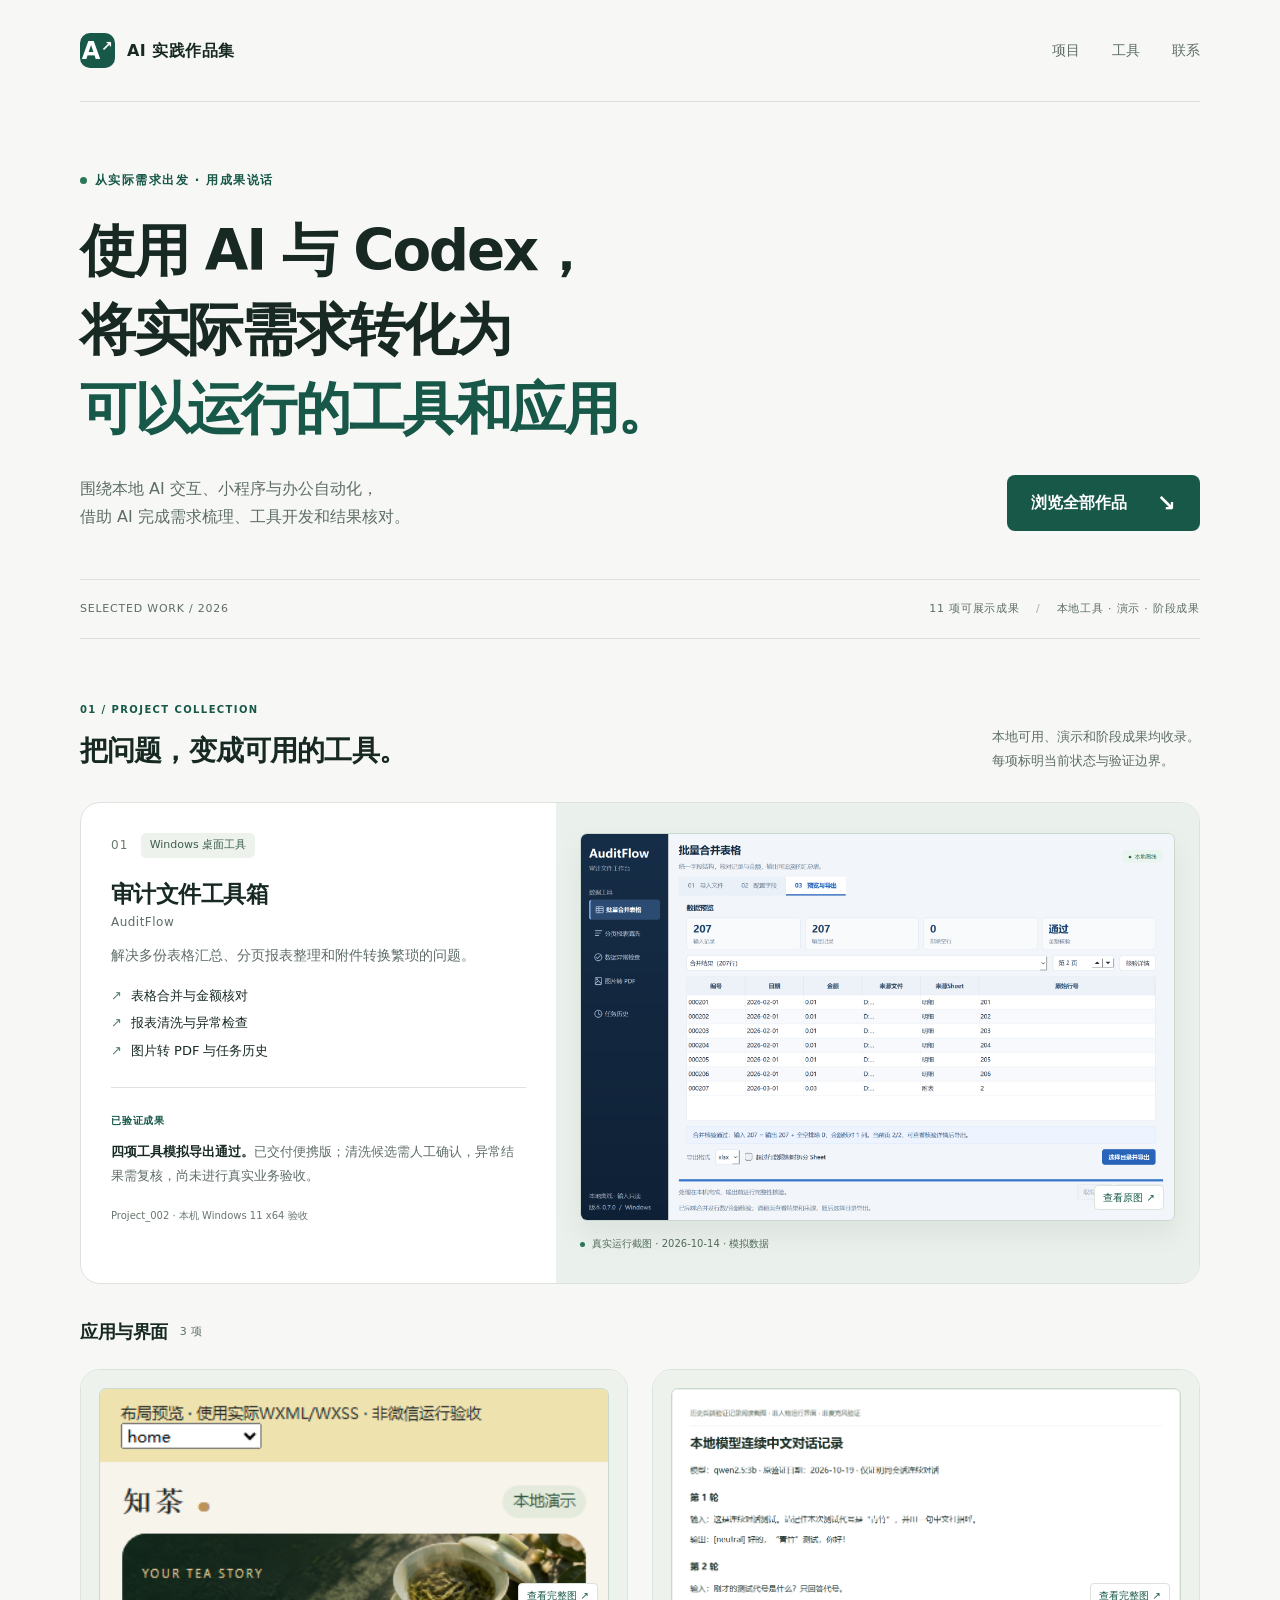
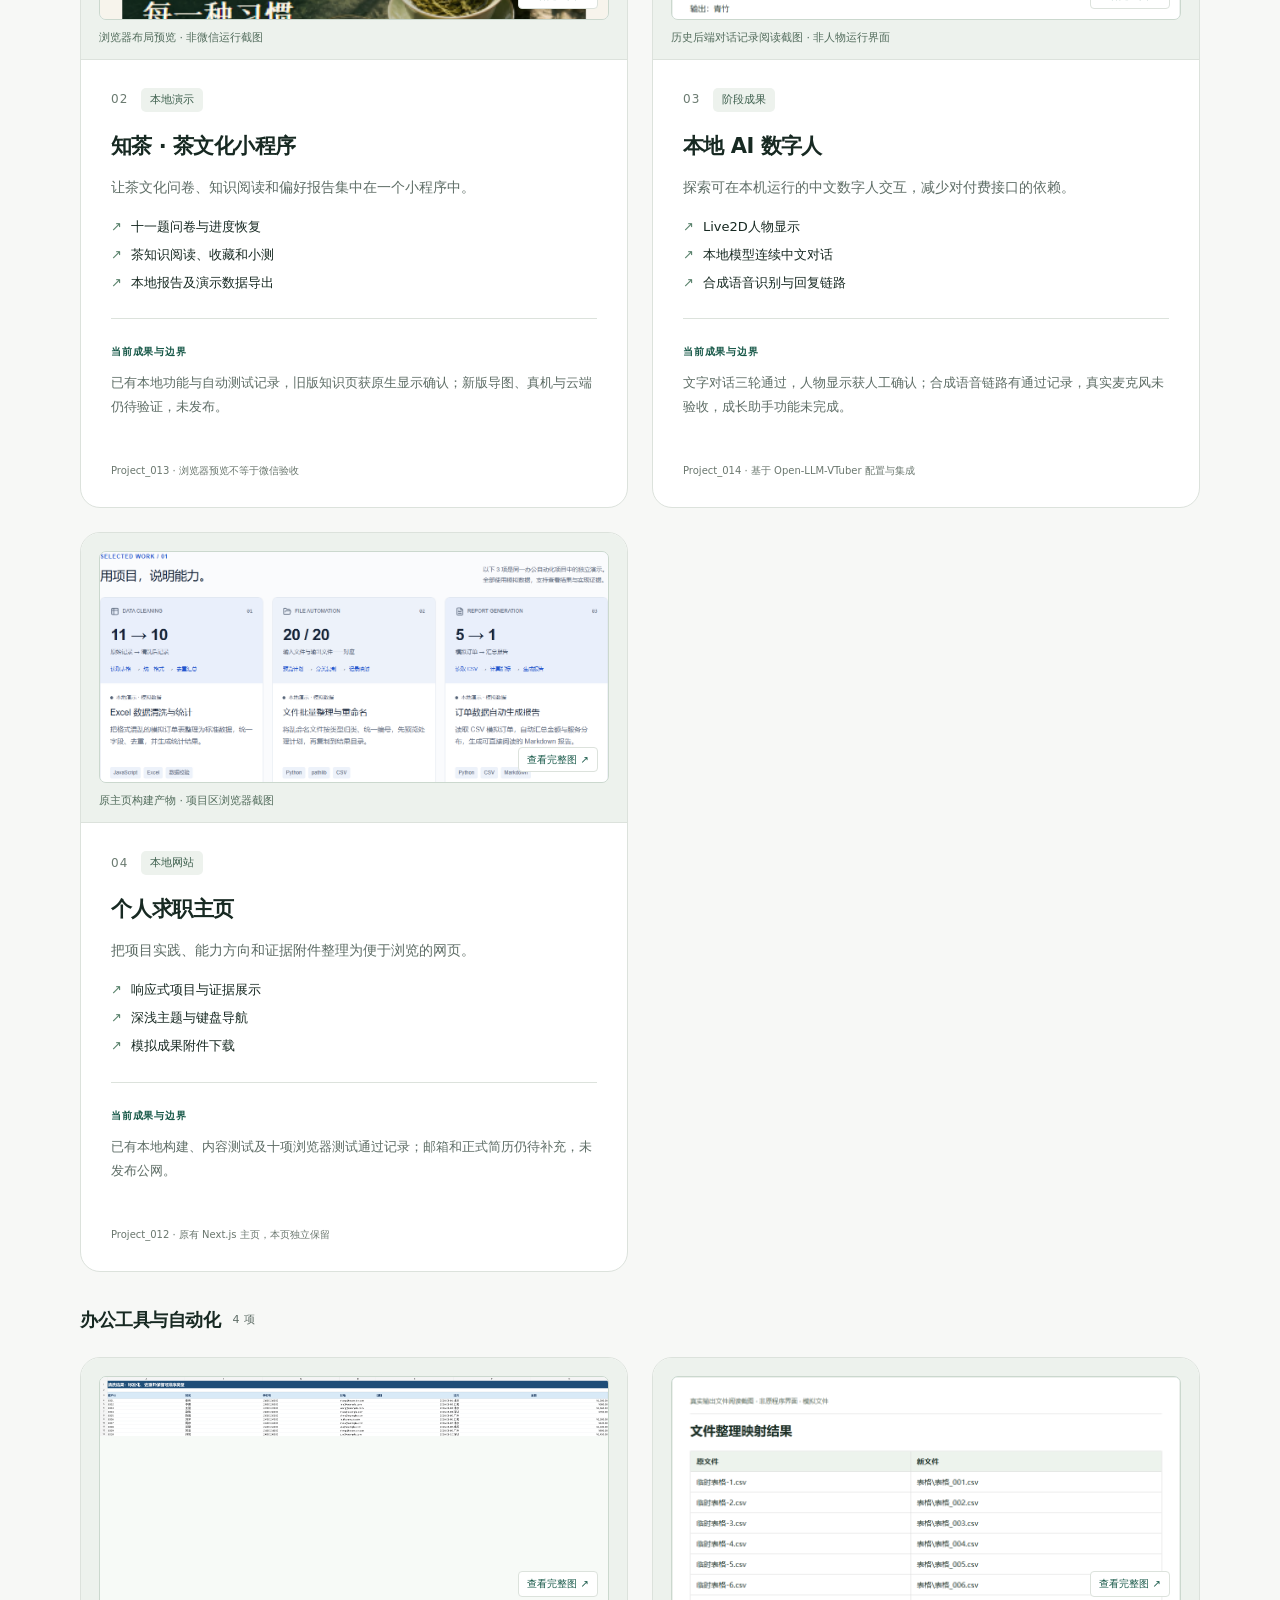
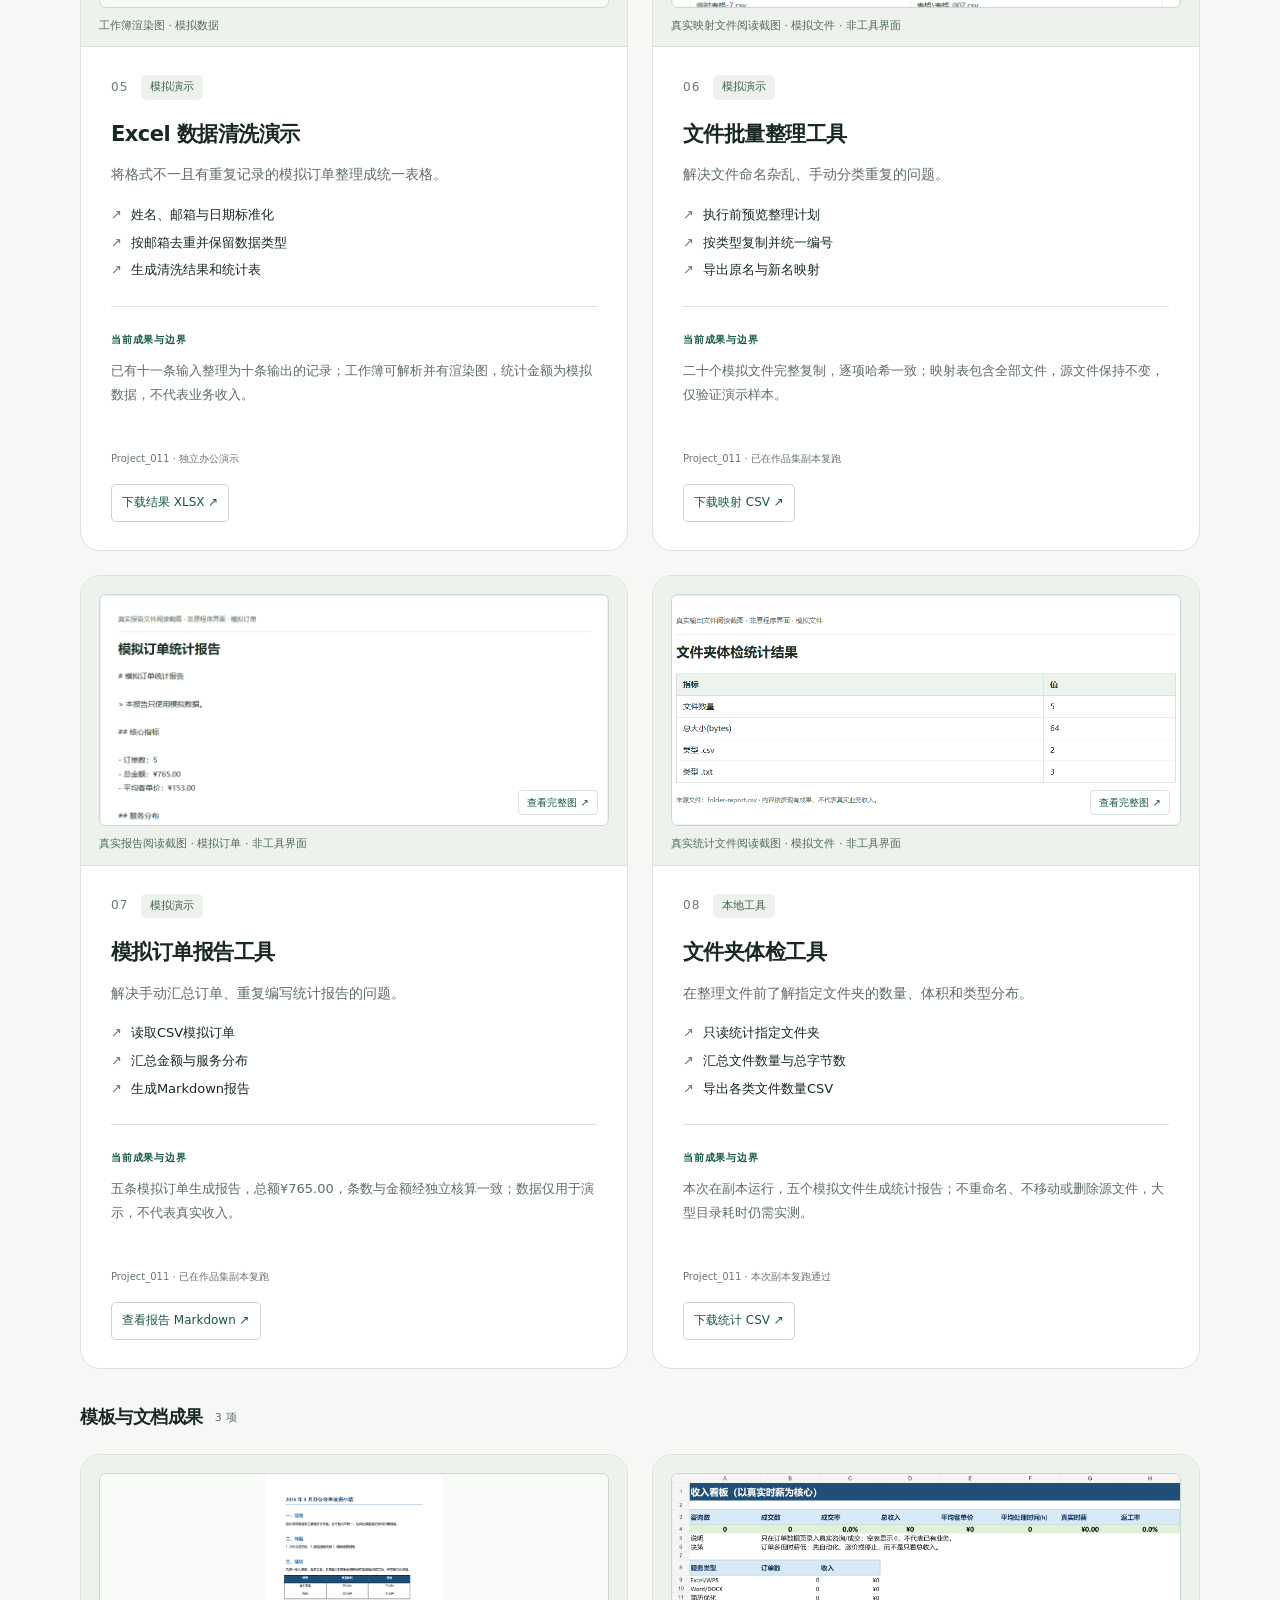
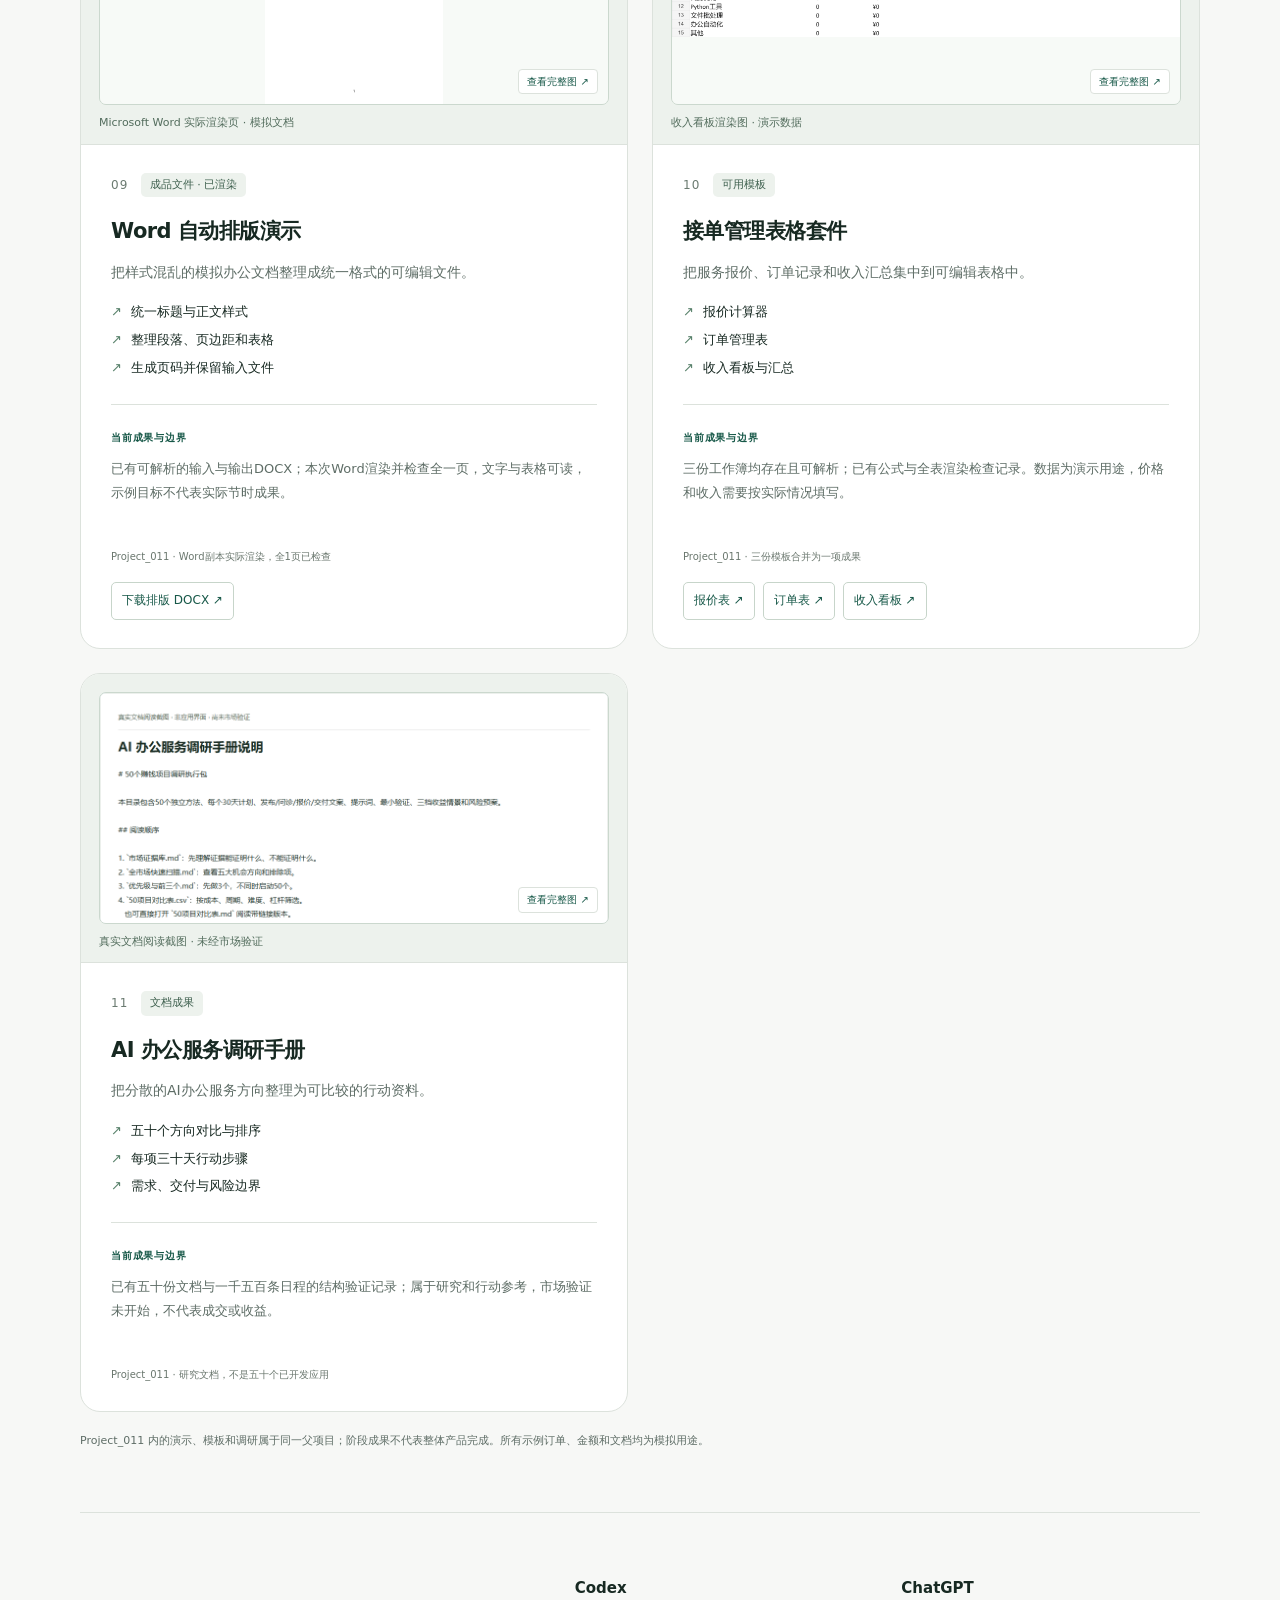
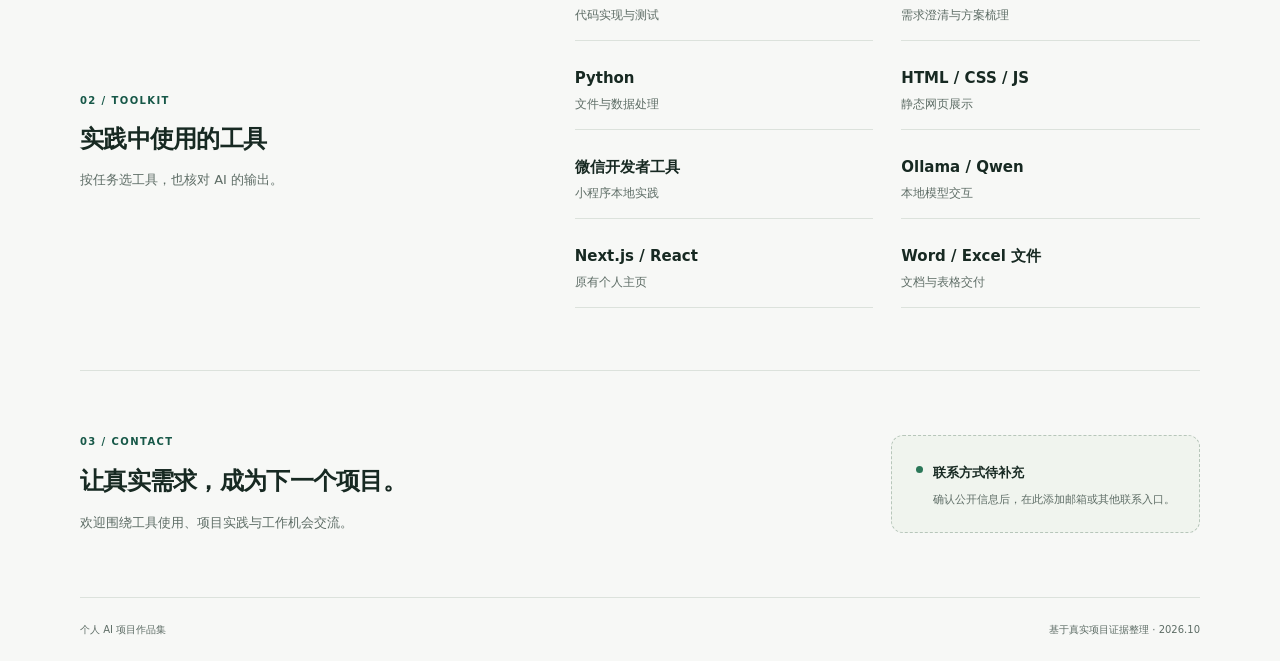
==== index.html @ 386af043 "Publish reviewed AI project portfolio" ====
<!doctype html>
<html lang="zh-CN">
<head>
<meta charset="utf-8"><meta name="viewport" content="width=device-width, initial-scale=1">
<meta name="description" content="使用 AI 与 Codex，将实际需求转化为可以运行的工具和应用。展示本地AI交互、小程序、办公工具、模板和文档成果。">
<meta name="color-scheme" content="light"><title>个人 AI 项目作品集</title>
<link rel="icon" href="data:image/svg+xml,%3Csvg xmlns='http://www.w3.org/2000/svg' viewBox='0 0 40 40'%3E%3Crect width='40' height='40' rx='12' fill='%23175848'/%3E%3Cpath d='M11 27l9-17 9 17M15 21h10' fill='none' stroke='white' stroke-width='3'/%3E%3C/svg%3E">
<link rel="stylesheet" href="styles.css"><script src="main.js" defer></script>
</head>
<body>
<a class="skip" href="#main">跳到正文</a>
<header class="header wrap"><a class="brand" href="#intro" aria-label="个人 AI 项目作品集首页"><span class="brand-mark" aria-hidden="true">A<span>↗</span></span><span>AI 实践作品集</span></a><nav aria-label="主导航"><a href="#projects">项目</a><a href="#tools">工具</a><a href="#contact">联系</a></nav></header>
<main id="main" class="wrap">
<section class="hero" id="intro" aria-labelledby="intro-title">
<div class="eyebrow"><span class="dot"></span> 从实际需求出发 · 用成果说话</div>
<h1 id="intro-title">使用 AI 与 Codex，<br>将实际需求转化为<br><span>可以运行的工具和应用。</span></h1>
<div class="hero-bottom"><p>围绕本地 AI 交互、小程序与办公自动化，<br class="desktop-break">借助 AI 完成需求梳理、工具开发和结果核对。</p><a class="primary" href="#projects">浏览全部作品 <span aria-hidden="true">↘</span></a></div>
<div class="hero-meta"><span>SELECTED WORK / 2026</span><span>11 项可展示成果 <i aria-hidden="true">/</i> 本地工具 · 演示 · 阶段成果</span></div>
</section>
<section id="projects" class="projects section" aria-labelledby="projects-title">
<div class="section-head"><div><p class="eyebrow">01 / PROJECT COLLECTION</p><h2 id="projects-title">把问题，变成可用的工具。</h2></div><p class="section-note">本地可用、演示和阶段成果均收录。<br>每项标明当前状态与验证边界。</p></div>
<!-- 更新项目：复制一个 article，保留问题、最多三项功能、成果及真实证据边界。 -->
<article class="project featured" id="auditflow">
<div class="project-copy"><div class="card-top"><span class="number">01</span><span class="pill">Windows 桌面工具</span></div><h3>审计文件工具箱 <span>AuditFlow</span></h3><p class="problem">解决多份表格汇总、分页报表整理和附件转换繁琐的问题。</p><ul class="features"><li>表格合并与金额核对</li><li>报表清洗与异常检查</li><li>图片转 PDF 与任务历史</li></ul><div class="result"><span class="result-label">已验证成果</span><p><strong>四项工具模拟导出通过。</strong>已交付便携版；清洗候选需人工确认，异常结果需复核，尚未进行真实业务验收。</p></div><p class="provenance">Project_002 · 本机 Windows 11 x64 验收</p></div>
<figure class="project-visual"><a class="screenshot-link" href="auditflow.png" data-preview aria-label="放大 AuditFlow 真实运行截图"><img src="auditflow.png" width="1980" height="1290" alt="AuditFlow 0.7.0 真实运行界面：合并207条模拟记录，输入输出数量一致，金额核验通过。" fetchpriority="high"><span class="zoom-hint" aria-hidden="true">查看原图 ↗</span></a><figcaption><span class="dot"></span>真实运行截图 · 2026-10-14 · 模拟数据</figcaption></figure>
</article>
<h3 class="group-title">应用与界面<span>3 项</span></h3><div class="project-grid"><article class="project compact" id="tea"><figure class="card-image"><a class="screenshot-link" href="tea-home.png" data-preview aria-label="放大知茶 · 茶文化小程序预览"><img src="tea-home.png" alt="浏览器布局预览 · 非微信运行截图" loading="lazy"><span class="zoom-hint">查看完整图 ↗</span></a><figcaption>浏览器布局预览 · 非微信运行截图</figcaption></figure><div class="project-copy"><div class="card-top"><span class="number">02</span><span class="pill">本地演示</span></div><h3>知茶 · 茶文化小程序</h3><p class="problem">让茶文化问卷、知识阅读和偏好报告集中在一个小程序中。</p><ul class="features"><li>十一题问卷与进度恢复</li><li>茶知识阅读、收藏和小测</li><li>本地报告及演示数据导出</li></ul><div class="result"><span class="result-label">当前成果与边界</span><p>已有本地功能与自动测试记录，旧版知识页获原生显示确认；新版导图、真机与云端仍待验证，未发布。</p></div><p class="provenance">Project_013 · 浏览器预览不等于微信验收</p></div></article><article class="project compact" id="digital-human"><figure class="card-image"><a class="screenshot-link" href="digital-human-evidence.png" data-preview aria-label="放大项目成果图片"><img src="digital-human-evidence.png" alt="历史后端对话记录阅读截图 · 非人物运行界面" loading="lazy"><span class="zoom-hint">查看完整图 ↗</span></a><figcaption>历史后端对话记录阅读截图 · 非人物运行界面</figcaption></figure><div class="project-copy"><div class="card-top"><span class="number">03</span><span class="pill">阶段成果</span></div><h3>本地 AI 数字人</h3><p class="problem">探索可在本机运行的中文数字人交互，减少对付费接口的依赖。</p><ul class="features"><li>Live2D人物显示</li><li>本地模型连续中文对话</li><li>合成语音识别与回复链路</li></ul><div class="result"><span class="result-label">当前成果与边界</span><p>文字对话三轮通过，人物显示获人工确认；合成语音链路有通过记录，真实麦克风未验收，成长助手功能未完成。</p></div><p class="provenance">Project_014 · 基于 Open-LLM-VTuber 配置与集成</p></div></article><article class="project compact" id="personal-site"><figure class="card-image"><a class="screenshot-link" href="personal-site-evidence.png" data-preview aria-label="放大项目成果图片"><img src="personal-site-evidence.png" alt="原主页构建产物 · 项目区浏览器截图" loading="lazy"><span class="zoom-hint">查看完整图 ↗</span></a><figcaption>原主页构建产物 · 项目区浏览器截图</figcaption></figure><div class="project-copy"><div class="card-top"><span class="number">04</span><span class="pill">本地网站</span></div><h3>个人求职主页</h3><p class="problem">把项目实践、能力方向和证据附件整理为便于浏览的网页。</p><ul class="features"><li>响应式项目与证据展示</li><li>深浅主题与键盘导航</li><li>模拟成果附件下载</li></ul><div class="result"><span class="result-label">当前成果与边界</span><p>已有本地构建、内容测试及十项浏览器测试通过记录；邮箱和正式简历仍待补充，未发布公网。</p></div><p class="provenance">Project_012 · 原有 Next.js 主页，本页独立保留</p></div></article></div><h3 class="group-title">办公工具与自动化<span>4 项</span></h3><div class="project-grid"><article class="project compact" id="excel-cleaning"><figure class="card-image"><a class="screenshot-link" href="excel-output.png" data-preview aria-label="放大Excel 数据清洗演示预览"><img src="excel-output.png" alt="工作簿渲染图 · 模拟数据" loading="lazy"><span class="zoom-hint">查看完整图 ↗</span></a><figcaption>工作簿渲染图 · 模拟数据</figcaption></figure><div class="project-copy"><div class="card-top"><span class="number">05</span><span class="pill">模拟演示</span></div><h3>Excel 数据清洗演示</h3><p class="problem">将格式不一且有重复记录的模拟订单整理成统一表格。</p><ul class="features"><li>姓名、邮箱与日期标准化</li><li>按邮箱去重并保留数据类型</li><li>生成清洗结果和统计表</li></ul><div class="result"><span class="result-label">当前成果与边界</span><p>已有十一条输入整理为十条输出的记录；工作簿可解析并有渲染图，统计金额为模拟数据，不代表业务收入。</p></div><p class="provenance">Project_011 · 独立办公演示</p><div class="sample-links"><a href="excel-cleaned.xlsx" download>下载结果 XLSX ↗</a></div></div></article><article class="project compact" id="batch"><figure class="card-image"><a class="screenshot-link" href="batch-evidence.png" data-preview aria-label="放大项目成果图片"><img src="batch-evidence.png" alt="真实映射文件阅读截图 · 模拟文件 · 非工具界面" loading="lazy"><span class="zoom-hint">查看完整图 ↗</span></a><figcaption>真实映射文件阅读截图 · 模拟文件 · 非工具界面</figcaption></figure><div class="project-copy"><div class="card-top"><span class="number">06</span><span class="pill">模拟演示</span></div><h3>文件批量整理工具</h3><p class="problem">解决文件命名杂乱、手动分类重复的问题。</p><ul class="features"><li>执行前预览整理计划</li><li>按类型复制并统一编号</li><li>导出原名与新名映射</li></ul><div class="result"><span class="result-label">当前成果与边界</span><p>二十个模拟文件完整复制，逐项哈希一致；映射表包含全部文件，源文件保持不变，仅验证演示样本。</p></div><p class="provenance">Project_011 · 已在作品集副本复跑</p><div class="sample-links"><a href="file-mapping.csv" download>下载映射 CSV ↗</a></div></div></article><article class="project compact" id="report"><figure class="card-image"><a class="screenshot-link" href="report-evidence.png" data-preview aria-label="放大项目成果图片"><img src="report-evidence.png" alt="真实报告阅读截图 · 模拟订单 · 非工具界面" loading="lazy"><span class="zoom-hint">查看完整图 ↗</span></a><figcaption>真实报告阅读截图 · 模拟订单 · 非工具界面</figcaption></figure><div class="project-copy"><div class="card-top"><span class="number">07</span><span class="pill">模拟演示</span></div><h3>模拟订单报告工具</h3><p class="problem">解决手动汇总订单、重复编写统计报告的问题。</p><ul class="features"><li>读取CSV模拟订单</li><li>汇总金额与服务分布</li><li>生成Markdown报告</li></ul><div class="result"><span class="result-label">当前成果与边界</span><p>五条模拟订单生成报告，总额¥765.00，条数与金额经独立核算一致；数据仅用于演示，不代表真实收入。</p></div><p class="provenance">Project_011 · 已在作品集副本复跑</p><div class="sample-links"><a href="order-report.md" download>查看报告 Markdown ↗</a></div></div></article><article class="project compact" id="folder-health"><figure class="card-image"><a class="screenshot-link" href="folder-health-evidence.png" data-preview aria-label="放大项目成果图片"><img src="folder-health-evidence.png" alt="真实统计文件阅读截图 · 模拟文件 · 非工具界面" loading="lazy"><span class="zoom-hint">查看完整图 ↗</span></a><figcaption>真实统计文件阅读截图 · 模拟文件 · 非工具界面</figcaption></figure><div class="project-copy"><div class="card-top"><span class="number">08</span><span class="pill">本地工具</span></div><h3>文件夹体检工具</h3><p class="problem">在整理文件前了解指定文件夹的数量、体积和类型分布。</p><ul class="features"><li>只读统计指定文件夹</li><li>汇总文件数量与总字节数</li><li>导出各类文件数量CSV</li></ul><div class="result"><span class="result-label">当前成果与边界</span><p>本次在副本运行，五个模拟文件生成统计报告；不重命名、不移动或删除源文件，大型目录耗时仍需实测。</p></div><p class="provenance">Project_011 · 本次副本复跑通过</p><div class="sample-links"><a href="folder-report.csv" download>下载统计 CSV ↗</a></div></div></article></div><h3 class="group-title">模板与文档成果<span>3 项</span></h3><div class="project-grid"><article class="project compact" id="word-formatting"><figure class="card-image"><a class="screenshot-link" href="word-formatting-evidence.png" data-preview aria-label="放大项目成果图片"><img src="word-formatting-evidence.png" alt="Microsoft Word 实际渲染页 · 模拟文档" loading="lazy"><span class="zoom-hint">查看完整图 ↗</span></a><figcaption>Microsoft Word 实际渲染页 · 模拟文档</figcaption></figure><div class="project-copy"><div class="card-top"><span class="number">09</span><span class="pill">成品文件 · 已渲染</span></div><h3>Word 自动排版演示</h3><p class="problem">把样式混乱的模拟办公文档整理成统一格式的可编辑文件。</p><ul class="features"><li>统一标题与正文样式</li><li>整理段落、页边距和表格</li><li>生成页码并保留输入文件</li></ul><div class="result"><span class="result-label">当前成果与边界</span><p>已有可解析的输入与输出DOCX；本次Word渲染并检查全一页，文字与表格可读，示例目标不代表实际节时成果。</p></div><p class="provenance">Project_011 · Word副本实际渲染，全1页已检查</p><div class="sample-links"><a href="word-formatted.docx" download>下载排版 DOCX ↗</a></div></div></article><article class="project compact" id="business-workbooks"><figure class="card-image"><a class="screenshot-link" href="income-dashboard.png" data-preview aria-label="放大接单管理表格套件预览"><img src="income-dashboard.png" alt="收入看板渲染图 · 演示数据" loading="lazy"><span class="zoom-hint">查看完整图 ↗</span></a><figcaption>收入看板渲染图 · 演示数据</figcaption></figure><div class="project-copy"><div class="card-top"><span class="number">10</span><span class="pill">可用模板</span></div><h3>接单管理表格套件</h3><p class="problem">把服务报价、订单记录和收入汇总集中到可编辑表格中。</p><ul class="features"><li>报价计算器</li><li>订单管理表</li><li>收入看板与汇总</li></ul><div class="result"><span class="result-label">当前成果与边界</span><p>三份工作簿均存在且可解析；已有公式与全表渲染检查记录。数据为演示用途，价格和收入需要按实际情况填写。</p></div><p class="provenance">Project_011 · 三份模板合并为一项成果</p><div class="sample-links"><a href="quote-calculator.xlsx" download>报价表 ↗</a><a href="order-management.xlsx" download>订单表 ↗</a><a href="income-dashboard.xlsx" download>收入看板 ↗</a></div></div></article><article class="project compact" id="research"><figure class="card-image"><a class="screenshot-link" href="research-evidence.png" data-preview aria-label="放大项目成果图片"><img src="research-evidence.png" alt="真实文档阅读截图 · 未经市场验证" loading="lazy"><span class="zoom-hint">查看完整图 ↗</span></a><figcaption>真实文档阅读截图 · 未经市场验证</figcaption></figure><div class="project-copy"><div class="card-top"><span class="number">11</span><span class="pill">文档成果</span></div><h3>AI 办公服务调研手册</h3><p class="problem">把分散的AI办公服务方向整理为可比较的行动资料。</p><ul class="features"><li>五十个方向对比与排序</li><li>每项三十天行动步骤</li><li>需求、交付与风险边界</li></ul><div class="result"><span class="result-label">当前成果与边界</span><p>已有五十份文档与一千五百条日程的结构验证记录；属于研究和行动参考，市场验证未开始，不代表成交或收益。</p></div><p class="provenance">Project_011 · 研究文档，不是五十个已开发应用</p></div></article></div><p class="collection-note">Project_011 内的演示、模板和调研属于同一父项目；阶段成果不代表整体产品完成。所有示例订单、金额和文档均为模拟用途。</p>
</section>
<section id="tools" class="tools section" aria-labelledby="tools-title"><div><p class="eyebrow">02 / TOOLKIT</p><h2 id="tools-title">实践中使用的工具</h2><p class="muted">按任务选工具，也核对 AI 的输出。</p></div><div class="tool-list"><div><strong>Codex</strong><span>代码实现与测试</span></div><div><strong>ChatGPT</strong><span>需求澄清与方案梳理</span></div><div><strong>Python</strong><span>文件与数据处理</span></div><div><strong>HTML / CSS / JS</strong><span>静态网页展示</span></div><div><strong>微信开发者工具</strong><span>小程序本地实践</span></div><div><strong>Ollama / Qwen</strong><span>本地模型交互</span></div><div><strong>Next.js / React</strong><span>原有个人主页</span></div><div><strong>Word / Excel 文件</strong><span>文档与表格交付</span></div></div></section>
<section id="contact" class="contact section" aria-labelledby="contact-title"><div><p class="eyebrow">03 / CONTACT</p><h2 id="contact-title">让真实需求，成为下一个项目。</h2><p>欢迎围绕工具使用、项目实践与工作机会交流。</p></div><div class="contact-slot"><span class="dot"></span><div><strong>联系方式待补充</strong><span>确认公开信息后，在此添加邮箱或其他联系入口。</span></div></div></section>
</main>
<footer class="wrap footer"><span>个人 AI 项目作品集</span><span>基于真实项目证据整理 · 2026.10</span></footer>
<dialog id="image-dialog" aria-label="项目预览大图"><form method="dialog"><button class="close-dialog" aria-label="关闭截图">关闭 ×</button></form><img src="auditflow.png" width="1980" height="1290" alt="AuditFlow 真实运行截图大图"><p><span id="preview-caption">模拟数据 · 原始运行截图</span> · 可按 Esc 关闭</p></dialog>
</body></html>
---- styles.css ----
:root{--paper:#f7f8f6;--ink:#172922;--muted:#5e6d66;--green:#175848;--line:#dce2dc;--soft:#edf2ed;--white:#fff;--radius:20px}*{box-sizing:border-box}html{scroll-behavior:smooth;scroll-padding-top:24px}body{margin:0;color:var(--ink);background:var(--paper);font-family:"Segoe UI","Microsoft YaHei","PingFang SC",system-ui,sans-serif;font-size:16px;line-height:1.75;-webkit-font-smoothing:antialiased}a{color:inherit;text-decoration:none}button{font:inherit}a:focus-visible,button:focus-visible{outline:3px solid #357e63;outline-offset:5px}.wrap{width:min(1120px,calc(100% - 64px));margin-inline:auto}.header{height:102px;display:flex;align-items:center;justify-content:space-between;border-bottom:1px solid var(--line)}.brand{display:flex;align-items:center;gap:12px;font-weight:650;letter-spacing:.03em}.brand-mark{width:35px;height:35px;background:var(--green);border-radius:10px;color:white;font-size:24px;font-weight:600;display:flex;align-items:center;justify-content:center;line-height:1}.brand-mark span{font-size:14px;align-self:flex-start;margin-top:6px}.header nav{display:flex;gap:32px;font-size:14px;color:var(--muted)}nav a{padding-block:10px}nav a:hover{color:var(--green)}.hero{padding:68px 0 0}.eyebrow{font-size:12px;letter-spacing:.12em;font-weight:650;margin:0 0 21px;color:var(--green);display:flex;align-items:center;gap:8px}.dot{display:inline-block;width:7px;height:7px;background:#2b7758;border-radius:50%;flex-shrink:0}.hero h1{font-size:clamp(34px,4.4vw,57px);line-height:1.4;letter-spacing:-.04em;font-weight:650;margin:0}.hero h1>span{color:var(--green)}.hero-bottom{display:flex;align-items:center;justify-content:space-between;gap:32px;margin-top:27px}.hero-bottom p{color:var(--muted);margin:0;font-size:16px}.primary{display:flex;align-items:center;justify-content:space-between;gap:30px;background:var(--green);color:#fff;font-weight:600;padding:14px 24px;border-radius:8px;white-space:nowrap}.primary:hover{background:#104334}.primary span{font-size:23px;line-height:1}.hero-meta{border-top:1px solid var(--line);margin-top:48px;padding:19px 0;display:flex;justify-content:space-between;gap:20px;font-size:11px;color:var(--muted);letter-spacing:.07em}.hero-meta i{font-style:normal;color:#a4b1a8;padding-inline:12px}.section{padding:62px 0;border-top:1px solid var(--line)}.section-head{display:flex;justify-content:space-between;gap:32px;align-items:end;margin-bottom:30px}.section-head .eyebrow,.tools .eyebrow,.contact .eyebrow{margin-bottom:12px;font-size:10px;letter-spacing:.14em}h2{font-size:28px;font-weight:620;letter-spacing:-.03em;line-height:1.5;margin:0}.section-note{font-size:13px;color:var(--muted);margin:0;line-height:1.8}.project{border:1px solid var(--line);background:var(--white);border-radius:var(--radius);overflow:hidden;min-width:0}.featured{display:grid;grid-template-columns:.85fr 1.15fr}.project-copy{padding:30px;min-width:0}.card-top{display:flex;align-items:center;gap:12px;margin-bottom:19px}.number{font-size:12px;letter-spacing:.1em;color:#6b7b71}.pill{font-size:11px;line-height:1.5;padding:4px 9px;background:var(--soft);border-radius:5px;color:#3d5f4d}h3{font-size:23px;font-weight:650;line-height:1.5;margin:0 0 12px;letter-spacing:-.025em}h3>span{display:block;font-size:12px;letter-spacing:.04em;color:var(--muted);margin-top:2px;font-weight:500}.problem{font-size:14px;margin:0 0 17px;color:var(--muted)}.features{padding:0;list-style:none;margin:0 0 24px;display:grid;gap:5px;font-size:13px}.features li{display:flex;gap:9px;align-items:baseline}.features li:before{content:"↗";color:#57806a;font-size:13px}.result{border-top:1px solid var(--line);padding-top:17px}.result-label{font-size:10px;font-weight:650;color:var(--green);letter-spacing:.08em}.result p{font-size:13px;line-height:1.85;margin:7px 0 0;color:var(--muted)}.result strong{font-weight:600;color:var(--ink)}.provenance{font-size:10px;color:#6a776e;margin:19px 0 0;line-height:1.7}.project-visual{margin:0;background:#eaf0eb;display:flex;flex-direction:column;justify-content:center;padding:30px 24px;min-width:0}.screenshot-link{display:block;position:relative;border:1px solid #cbd8ce;box-shadow:0 13px 28px #14352910;border-radius:7px;overflow:hidden;background:#eef3f8}.screenshot-link img{display:block;width:100%;height:auto}.zoom-hint{position:absolute;bottom:10px;right:10px;font-size:10px;background:#fff;border:1px solid #dce2dc;padding:3px 8px;border-radius:4px;color:var(--green)}figcaption{display:flex;align-items:center;gap:7px;color:#526c5c;font-size:10px;margin-top:14px}figcaption .dot{width:5px;height:5px}.project-grid{display:grid;grid-template-columns:1fr 1fr;gap:24px;margin-top:24px}.compact .project-copy{padding:28px 30px}.compact h3{font-size:21px}.placeholder{height:210px;display:flex;flex-direction:column;justify-content:center;align-items:center;gap:8px;position:relative;border-bottom:1px solid var(--line)}.batch-placeholder{background:#edf1eb;color:#365c47}.report-placeholder{background:#ecf0f4;color:#415b70}.placeholder-label{position:absolute;left:24px;top:18px;font-size:9px;letter-spacing:.09em;opacity:.8}.placeholder>strong{font-size:17px;font-weight:550;letter-spacing:.015em}.placeholder>span{font-size:11px;opacity:.85}.file-icon{position:relative;width:69px;height:43px;margin:16px 0 4px}.file-icon span{position:absolute;width:28px;height:34px;border:1.5px solid #83a38b;border-radius:4px;background:#f8fbf5;transform:rotate(-12deg);left:7px;top:2px}.file-icon span:nth-child(2){left:22px;top:0;transform:rotate(0)}.file-icon span:nth-child(3){left:37px;top:2px;transform:rotate(12deg)}.report-icon{border:1.5px solid #8ba0b3;border-radius:5px;width:46px;height:48px;display:flex;align-items:flex-end;justify-content:center;gap:4px;padding:10px;margin:10px 0 7px;background:#f8fafc}.report-icon span{width:5px;height:12px;background:#8ba0b3;border-radius:1px}.report-icon span:nth-child(2){height:20px}.report-icon span:nth-child(3){height:16px}.collection-note{font-size:11px;color:var(--muted);margin:19px 0 0}.tools{display:grid;grid-template-columns:1fr 1.4fr;gap:48px;align-items:center}.tools h2{font-size:24px}.muted{color:var(--muted);font-size:13px;margin:12px 0 0}.tool-list{display:grid;grid-template-columns:1fr 1fr;gap:24px 28px}.tool-list>div{border-bottom:1px solid var(--line);padding-bottom:14px;display:flex;flex-direction:column;gap:3px}.tool-list strong{font-size:15px;font-weight:600}.tool-list span{font-size:12px;color:var(--muted)}.contact{display:flex;justify-content:space-between;align-items:center;gap:40px}.contact h2{font-size:24px}.contact p:not(.eyebrow){font-size:13px;color:var(--muted);margin:13px 0 0}.contact-slot{padding:22px 24px;border:1px dashed #b7c6ba;border-radius:12px;display:flex;align-items:flex-start;gap:10px;max-width:315px;background:#f0f4ee}.contact-slot>.dot{margin-top:8px}.contact-slot strong{font-size:13px;font-weight:600}.contact-slot div>span{display:block;font-size:11px;color:var(--muted);line-height:1.85;margin-top:4px}.footer{display:flex;justify-content:space-between;gap:20px;padding-block:23px;border-top:1px solid var(--line);font-size:10px;color:var(--muted)}.skip{position:absolute;top:6px;left:10px;transform:translateY(-200%);background:#fff;z-index:5;padding:8px 15px;border:1px solid var(--green)}.skip:focus{transform:none}dialog{width:min(95vw,1380px);max-height:94vh;padding:18px;border:1px solid var(--line);border-radius:12px;background:#fff;color:var(--ink)}dialog::backdrop{background:#0b201bd9}dialog form{display:flex;justify-content:end;margin-bottom:12px}.close-dialog{background:#edf2ed;border:0;border-radius:6px;cursor:pointer;padding:8px 18px;min-height:44px}dialog img{display:block;width:100%;height:auto}dialog p{font-size:12px;color:var(--muted);margin:12px 0 0}body:has(dialog[open]){overflow:hidden}
@media(min-width:1500px){.hero{padding-top:78px}}@media(max-width:800px){.wrap{width:calc(100% - 40px)}.header{height:80px}.hero{padding-top:45px}.hero-bottom{align-items:start;gap:22px}.hero-bottom p{font-size:14px}.primary{font-size:14px;padding:12px 18px;gap:16px}.featured{grid-template-columns:1fr}.project-visual{grid-row:1;padding:24px}.project-visual .screenshot-link{max-width:620px;margin:auto}.section{padding-block:44px}.section-note{font-size:11px}.project-copy,.compact .project-copy{padding:25px}.tools{grid-template-columns:1fr;gap:28px}.contact{align-items:start;flex-direction:column;gap:24px}.contact-slot{max-width:none;width:100%}}
@media(max-width:540px){.wrap{width:calc(100% - 36px)}.header{height:76px}.brand{font-size:13px;gap:8px}.brand-mark{width:30px;height:30px;font-size:21px}.brand-mark span{font-size:12px}.header nav{gap:16px;font-size:12px}.hero{padding-top:39px}.hero .eyebrow{font-size:10px;letter-spacing:.08em;margin-bottom:20px}.hero h1{font-size:clamp(26px,6.5vw,35px);letter-spacing:-.055em;line-height:1.55}.hero-bottom{flex-direction:column;margin-top:21px;gap:23px}.hero-bottom p{font-size:14px;line-height:1.9}.desktop-break{display:none}.primary{font-size:13px;min-height:46px;padding:11px 18px;gap:28px}.hero-meta{margin-top:33px;font-size:9px;gap:9px;flex-direction:column;padding:16px 0}.hero-meta i{padding-inline:6px}.section-head{display:block;margin-bottom:23px}.section-head .eyebrow{margin-bottom:9px}h2{font-size:24px}.section-note{margin-top:11px;font-size:12px}.section-note br{display:none}.project-visual{padding:18px 14px}.project-copy,.compact .project-copy{padding:23px 21px}.card-top{margin-bottom:15px}h3{font-size:22px}.problem{font-size:14px;line-height:1.85}.features{font-size:13px}.result p{font-size:13px}.project-grid{grid-template-columns:1fr;gap:20px;margin-top:20px}.placeholder{height:185px}.placeholder-label{left:20px;top:15px;font-size:8px}.collection-note{font-size:11px;line-height:1.9}.tool-list{gap:22px}.tool-list strong{font-size:13px;overflow-wrap:anywhere}.tool-list span{font-size:11px}.contact h2,.tools h2{font-size:22px}.footer{flex-direction:column;gap:4px;padding-block:22px}dialog{padding:10px}.close-dialog{font-size:13px}}
@media(prefers-reduced-motion:reduce){html{scroll-behavior:auto}}@media print{.header nav,.primary,.zoom-hint{display:none}.wrap{width:100%}.hero{padding-top:20px}.hero h1{font-size:30px}.section{padding-block:25px}.project{break-inside:avoid}.project-grid{display:block}.compact{margin-top:20px}.placeholder{height:100px}.footer{border-top:1px solid #ccc}}

/* Keep mobile copy readable and let screenshot placeholders grow with text zoom. */
@media(max-width:540px){.problem{font-size:15px}.features,.result p{font-size:14px}.provenance{font-size:11px}.placeholder{height:auto;min-height:185px;padding:16px 20px 22px}.placeholder-label{position:static;align-self:flex-start;margin-bottom:4px}.placeholder>strong{text-align:center}.placeholder>span{text-align:center}.contact p:not(.eyebrow){font-size:14px}}

/* V1.1: More evidence-backed work, retaining the same mobile-first card system. */
.group-title{display:flex;align-items:center;gap:12px;margin:34px 0 0;font-size:18px;font-weight:600}.group-title span{font-size:11px;font-weight:400;color:var(--muted)}
.card-image{margin:0;background:#edf2ed;border-bottom:1px solid var(--line);padding:18px 18px 12px}.card-image .screenshot-link{box-shadow:none;border-radius:7px}.card-image img{width:100%;height:230px;object-fit:cover;object-position:top;display:block}.card-image figcaption{font-size:11px;line-height:1.6;margin-top:9px}.sample-links{display:flex;flex-wrap:wrap;gap:8px;margin-top:17px}.sample-links a{font-size:12px;color:var(--green);border:1px solid #c7d5ca;border-radius:5px;padding:7px 10px;min-height:38px}.sample-links a:hover{background:var(--soft)}.compact{display:flex;flex-direction:column}.compact .project-copy{flex:1}.compact .result p{min-height:72px}.placeholder{height:auto;min-height:210px;padding:16px 20px 24px}.placeholder-label{position:static;align-self:flex-start;margin-bottom:4px}.placeholder strong{text-align:center}.project-grid{align-items:stretch}.project-grid>.project:last-child:nth-child(odd){grid-column:1/-1;max-width:calc(50% - 12px)}
@media(max-width:540px){.group-title{font-size:18px;margin-top:29px}.card-image{padding:14px 14px 11px}.card-image img{height:205px}.project-grid>.project:last-child:nth-child(odd){grid-column:auto;max-width:none}.compact .result p{min-height:0}.placeholder{min-height:185px}.sample-links a{min-height:44px}}

#excel-cleaning .card-image img,#business-workbooks .card-image img{object-fit:contain;background:#f7faf7}

#word-formatting .card-image img{object-fit:contain;background:#f7faf7}
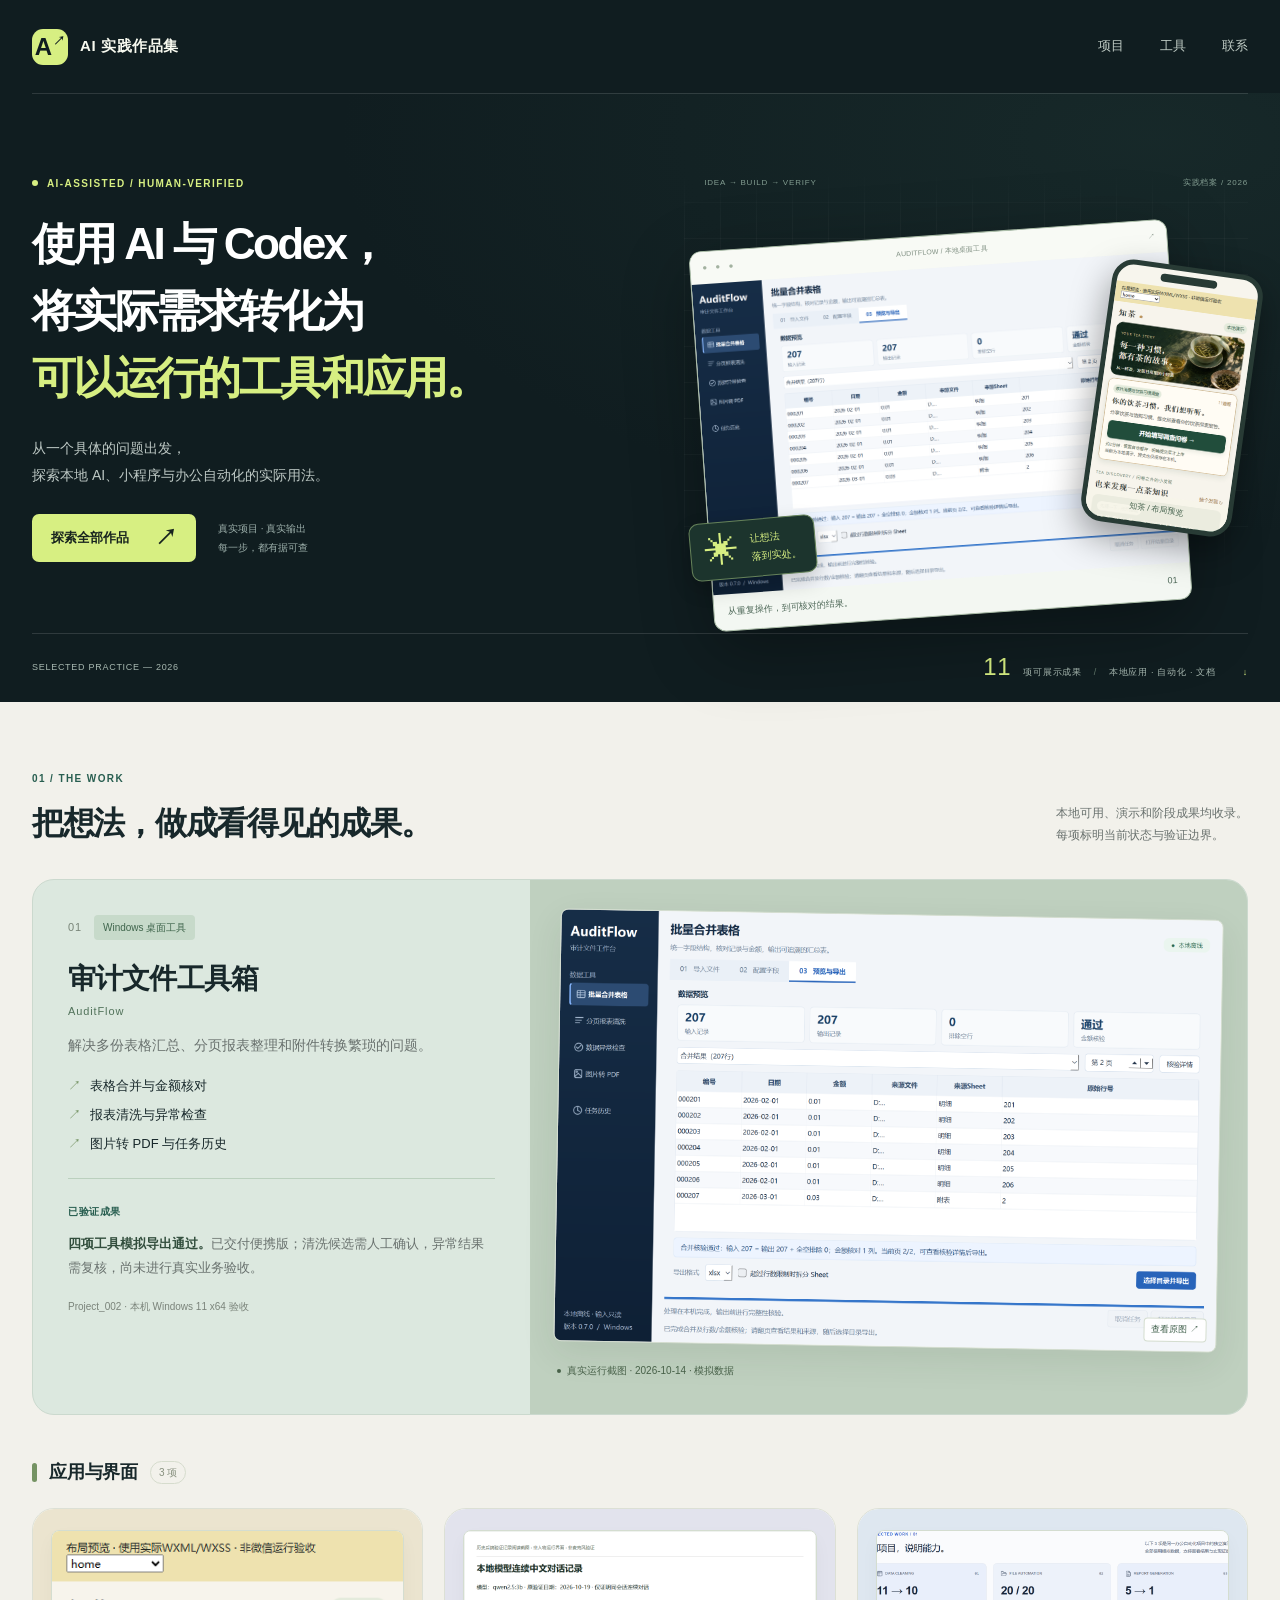
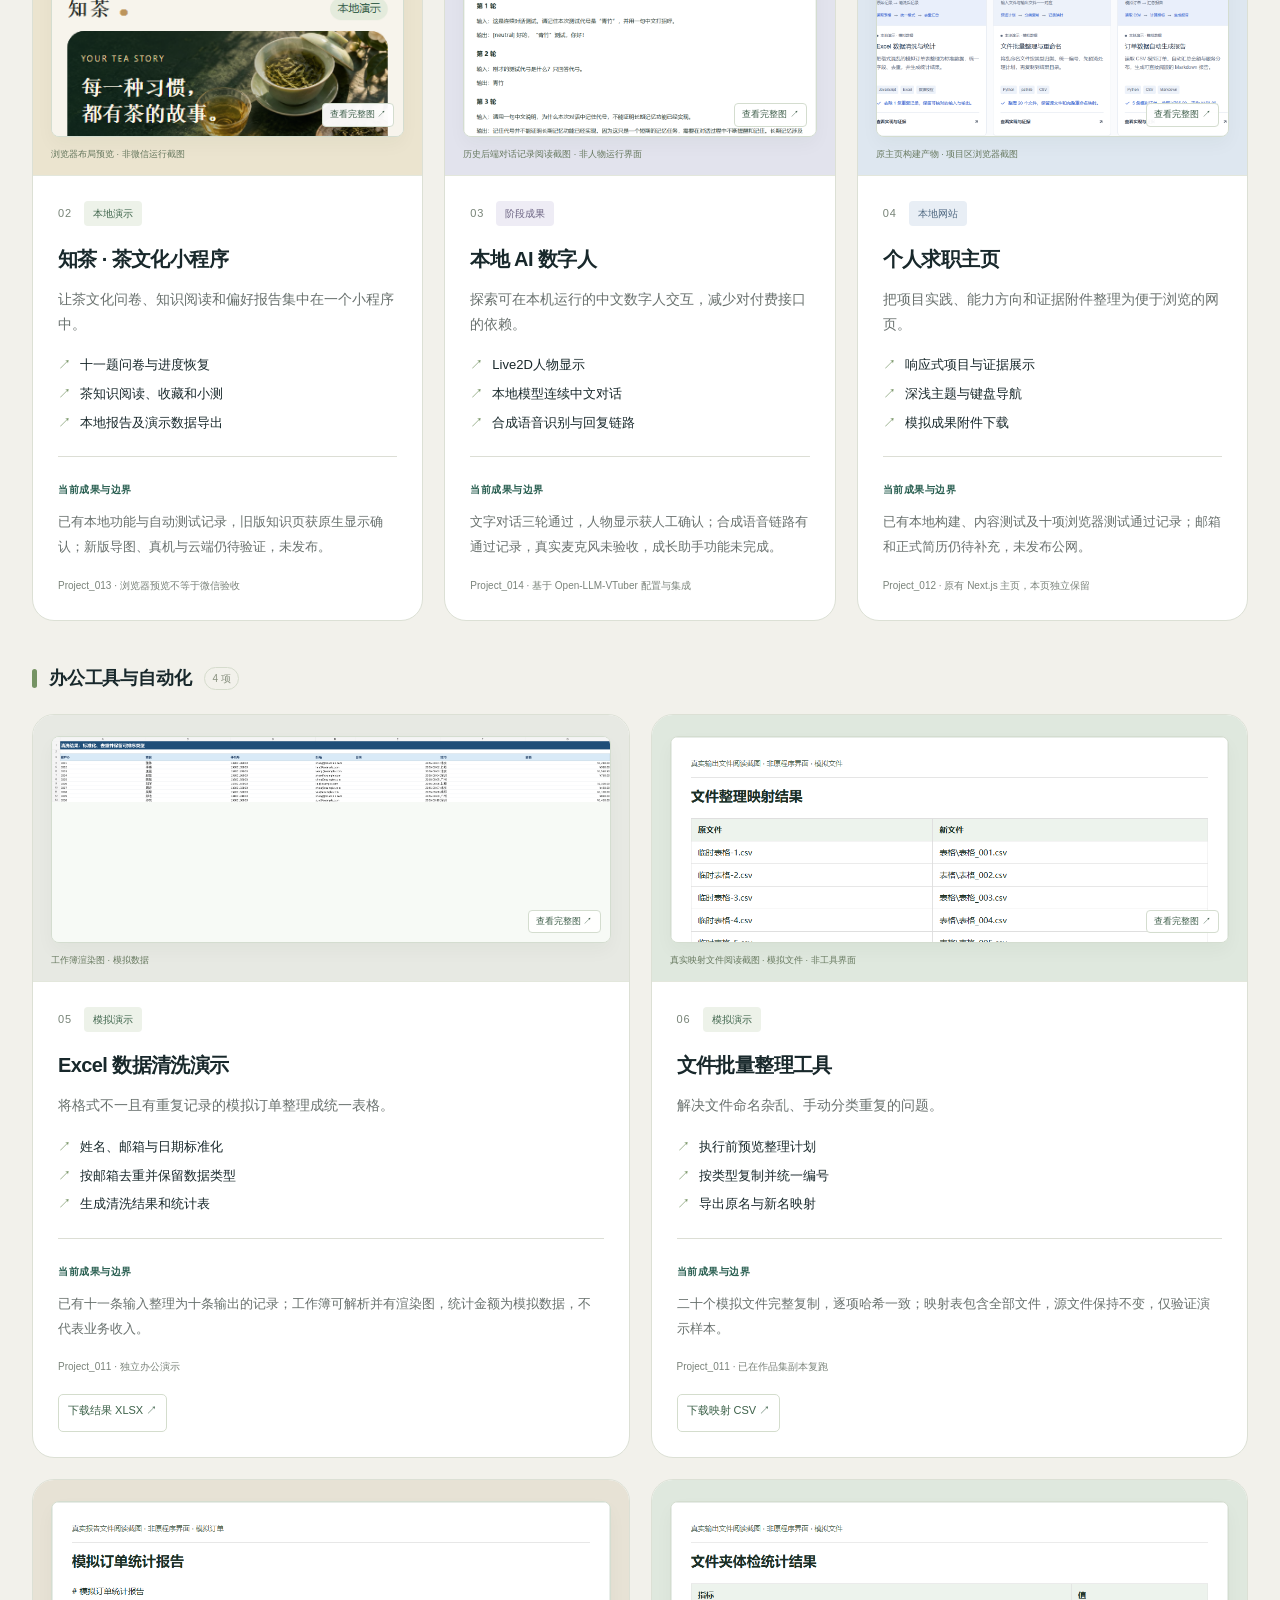
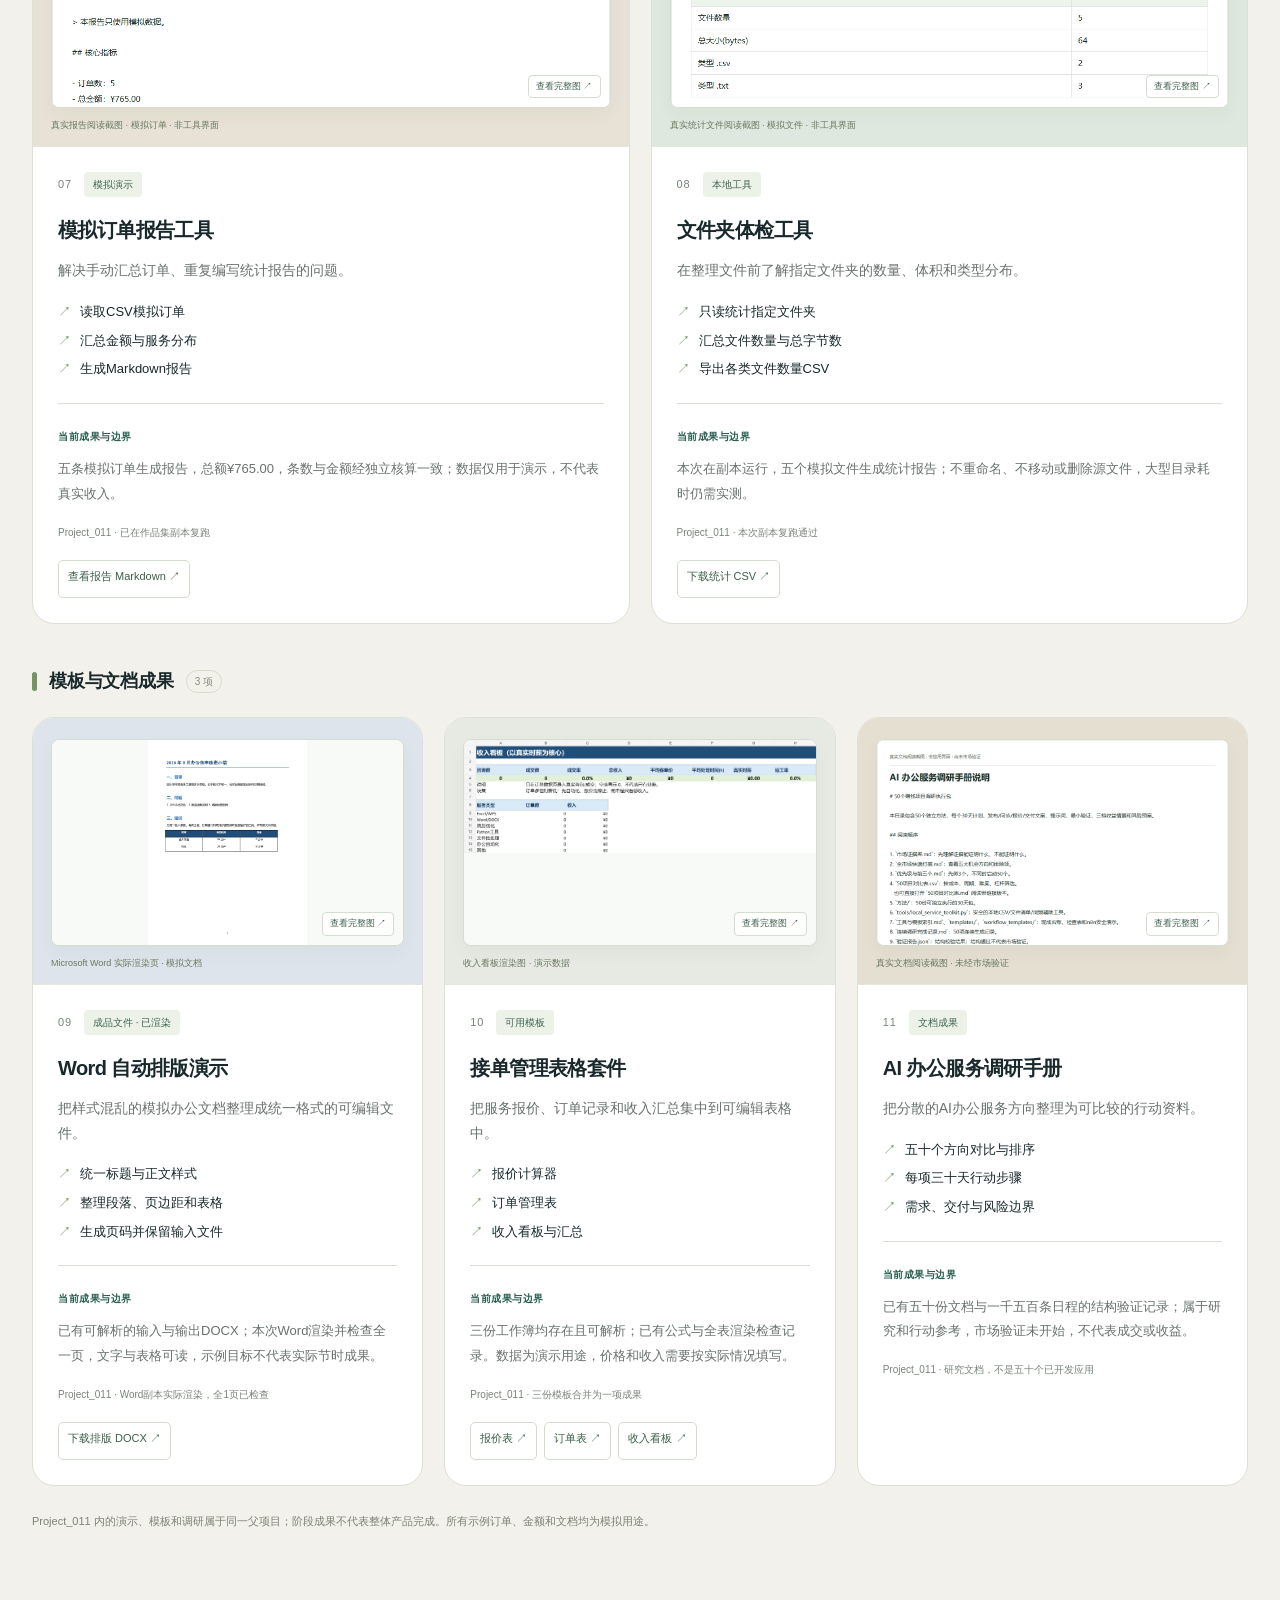
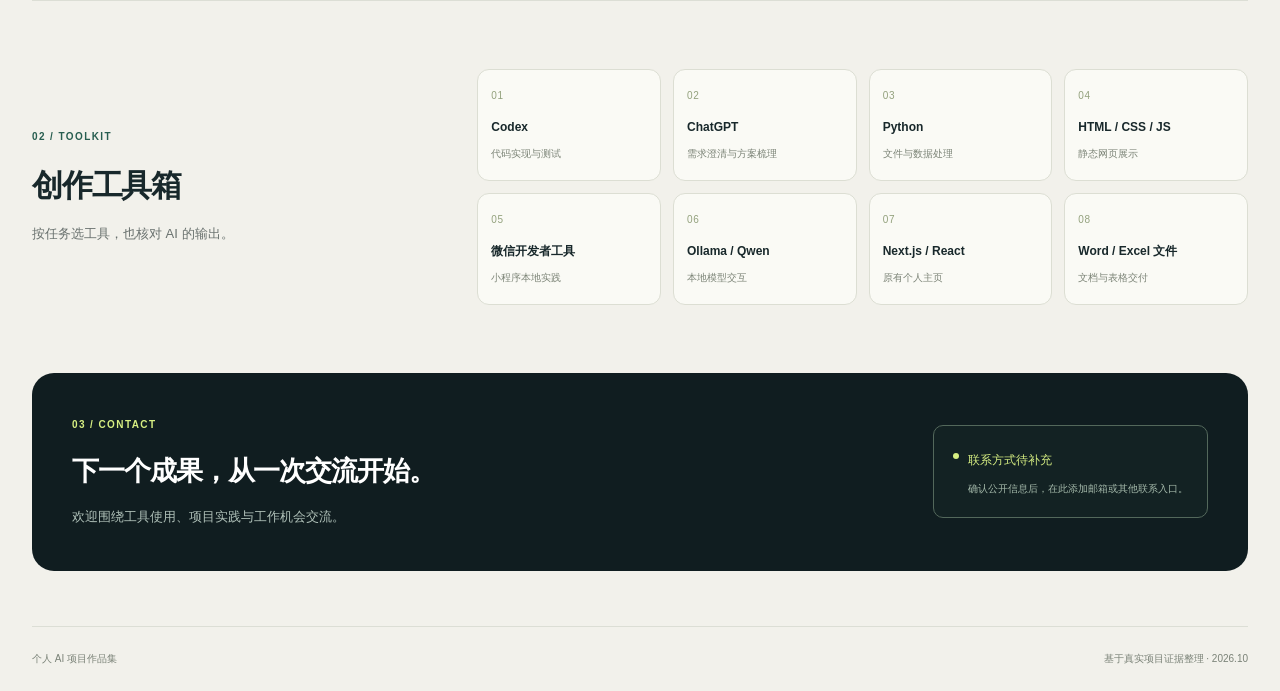
==== commit aa928749: "Redesign portfolio with editorial hero and project gallery" ====
--- a/index.html
+++ b/index.html
@@ -12,13 +12,15 @@
 <header class="header wrap"><a class="brand" href="#intro" aria-label="个人 AI 项目作品集首页"><span class="brand-mark" aria-hidden="true">A<span>↗</span></span><span>AI 实践作品集</span></a><nav aria-label="主导航"><a href="#projects">项目</a><a href="#tools">工具</a><a href="#contact">联系</a></nav></header>
 <main id="main" class="wrap">
 <section class="hero" id="intro" aria-labelledby="intro-title">
-<div class="eyebrow"><span class="dot"></span> 从实际需求出发 · 用成果说话</div>
+<div class="hero-grid"><div class="hero-copy"><div class="eyebrow"><span class="dot"></span> AI-ASSISTED / HUMAN-VERIFIED</div>
 <h1 id="intro-title">使用 AI 与 Codex，<br>将实际需求转化为<br><span>可以运行的工具和应用。</span></h1>
-<div class="hero-bottom"><p>围绕本地 AI 交互、小程序与办公自动化，<br class="desktop-break">借助 AI 完成需求梳理、工具开发和结果核对。</p><a class="primary" href="#projects">浏览全部作品 <span aria-hidden="true">↘</span></a></div>
-<div class="hero-meta"><span>SELECTED WORK / 2026</span><span>11 项可展示成果 <i aria-hidden="true">/</i> 本地工具 · 演示 · 阶段成果</span></div>
+<p class="hero-description">从一个具体的问题出发，<br>探索本地 AI、小程序与办公自动化的实际用法。</p>
+<div class="hero-actions"><a class="primary" href="#projects">探索全部作品 <span aria-hidden="true">↗</span></a><span class="hero-small">真实项目 · 真实输出<br>每一步，都有据可查</span></div></div>
+<div class="hero-art" aria-label="已有项目的真实截图与预览组合"><div class="art-grid" aria-hidden="true"></div><div class="art-heading"><span>IDEA → BUILD → VERIFY</span><span>实践档案 / 2026</span></div><a class="art-desktop" href="#auditflow"><div class="window-top"><span>● ● ●</span><span>AUDITFLOW / 本地桌面工具</span><span>↗</span></div><img src="auditflow.png" alt="AuditFlow真实运行截图，展示模拟表格合并结果"><div class="art-bottom"><span>从重复操作，到可核对的结果。</span><span>01</span></div></a><a class="art-phone" href="#tea"><div class="phone-notch"></div><img src="tea-home.png" alt="知茶小程序的浏览器布局预览，非微信运行截图"><span>知茶 / 布局预览</span></a><div class="art-stamp"><span aria-hidden="true">✳</span><div>让想法<br><strong>落到实处。</strong></div></div></div></div>
+<div class="hero-meta"><span>SELECTED PRACTICE — 2026</span><span><strong>11</strong> 项可展示成果 <i>/</i> 本地应用 · 自动化 · 文档 <span class="meta-arrow" aria-hidden="true">↓</span></span></div>
 </section>
 <section id="projects" class="projects section" aria-labelledby="projects-title">
-<div class="section-head"><div><p class="eyebrow">01 / PROJECT COLLECTION</p><h2 id="projects-title">把问题，变成可用的工具。</h2></div><p class="section-note">本地可用、演示和阶段成果均收录。<br>每项标明当前状态与验证边界。</p></div>
+<div class="section-head"><div><p class="eyebrow">01 / THE WORK</p><h2 id="projects-title">把想法，做成看得见的成果。</h2></div><p class="section-note">本地可用、演示和阶段成果均收录。<br>每项标明当前状态与验证边界。</p></div>
 <!-- 更新项目：复制一个 article，保留问题、最多三项功能、成果及真实证据边界。 -->
 <article class="project featured" id="auditflow">
 <div class="project-copy"><div class="card-top"><span class="number">01</span><span class="pill">Windows 桌面工具</span></div><h3>审计文件工具箱 <span>AuditFlow</span></h3><p class="problem">解决多份表格汇总、分页报表整理和附件转换繁琐的问题。</p><ul class="features"><li>表格合并与金额核对</li><li>报表清洗与异常检查</li><li>图片转 PDF 与任务历史</li></ul><div class="result"><span class="result-label">已验证成果</span><p><strong>四项工具模拟导出通过。</strong>已交付便携版；清洗候选需人工确认，异常结果需复核，尚未进行真实业务验收。</p></div><p class="provenance">Project_002 · 本机 Windows 11 x64 验收</p></div>
@@ -26,8 +28,8 @@
 </article>
 <h3 class="group-title">应用与界面<span>3 项</span></h3><div class="project-grid"><article class="project compact" id="tea"><figure class="card-image"><a class="screenshot-link" href="tea-home.png" data-preview aria-label="放大知茶 · 茶文化小程序预览"><img src="tea-home.png" alt="浏览器布局预览 · 非微信运行截图" loading="lazy"><span class="zoom-hint">查看完整图 ↗</span></a><figcaption>浏览器布局预览 · 非微信运行截图</figcaption></figure><div class="project-copy"><div class="card-top"><span class="number">02</span><span class="pill">本地演示</span></div><h3>知茶 · 茶文化小程序</h3><p class="problem">让茶文化问卷、知识阅读和偏好报告集中在一个小程序中。</p><ul class="features"><li>十一题问卷与进度恢复</li><li>茶知识阅读、收藏和小测</li><li>本地报告及演示数据导出</li></ul><div class="result"><span class="result-label">当前成果与边界</span><p>已有本地功能与自动测试记录，旧版知识页获原生显示确认；新版导图、真机与云端仍待验证，未发布。</p></div><p class="provenance">Project_013 · 浏览器预览不等于微信验收</p></div></article><article class="project compact" id="digital-human"><figure class="card-image"><a class="screenshot-link" href="digital-human-evidence.png" data-preview aria-label="放大项目成果图片"><img src="digital-human-evidence.png" alt="历史后端对话记录阅读截图 · 非人物运行界面" loading="lazy"><span class="zoom-hint">查看完整图 ↗</span></a><figcaption>历史后端对话记录阅读截图 · 非人物运行界面</figcaption></figure><div class="project-copy"><div class="card-top"><span class="number">03</span><span class="pill">阶段成果</span></div><h3>本地 AI 数字人</h3><p class="problem">探索可在本机运行的中文数字人交互，减少对付费接口的依赖。</p><ul class="features"><li>Live2D人物显示</li><li>本地模型连续中文对话</li><li>合成语音识别与回复链路</li></ul><div class="result"><span class="result-label">当前成果与边界</span><p>文字对话三轮通过，人物显示获人工确认；合成语音链路有通过记录，真实麦克风未验收，成长助手功能未完成。</p></div><p class="provenance">Project_014 · 基于 Open-LLM-VTuber 配置与集成</p></div></article><article class="project compact" id="personal-site"><figure class="card-image"><a class="screenshot-link" href="personal-site-evidence.png" data-preview aria-label="放大项目成果图片"><img src="personal-site-evidence.png" alt="原主页构建产物 · 项目区浏览器截图" loading="lazy"><span class="zoom-hint">查看完整图 ↗</span></a><figcaption>原主页构建产物 · 项目区浏览器截图</figcaption></figure><div class="project-copy"><div class="card-top"><span class="number">04</span><span class="pill">本地网站</span></div><h3>个人求职主页</h3><p class="problem">把项目实践、能力方向和证据附件整理为便于浏览的网页。</p><ul class="features"><li>响应式项目与证据展示</li><li>深浅主题与键盘导航</li><li>模拟成果附件下载</li></ul><div class="result"><span class="result-label">当前成果与边界</span><p>已有本地构建、内容测试及十项浏览器测试通过记录；邮箱和正式简历仍待补充，未发布公网。</p></div><p class="provenance">Project_012 · 原有 Next.js 主页，本页独立保留</p></div></article></div><h3 class="group-title">办公工具与自动化<span>4 项</span></h3><div class="project-grid"><article class="project compact" id="excel-cleaning"><figure class="card-image"><a class="screenshot-link" href="excel-output.png" data-preview aria-label="放大Excel 数据清洗演示预览"><img src="excel-output.png" alt="工作簿渲染图 · 模拟数据" loading="lazy"><span class="zoom-hint">查看完整图 ↗</span></a><figcaption>工作簿渲染图 · 模拟数据</figcaption></figure><div class="project-copy"><div class="card-top"><span class="number">05</span><span class="pill">模拟演示</span></div><h3>Excel 数据清洗演示</h3><p class="problem">将格式不一且有重复记录的模拟订单整理成统一表格。</p><ul class="features"><li>姓名、邮箱与日期标准化</li><li>按邮箱去重并保留数据类型</li><li>生成清洗结果和统计表</li></ul><div class="result"><span class="result-label">当前成果与边界</span><p>已有十一条输入整理为十条输出的记录；工作簿可解析并有渲染图，统计金额为模拟数据，不代表业务收入。</p></div><p class="provenance">Project_011 · 独立办公演示</p><div class="sample-links"><a href="excel-cleaned.xlsx" download>下载结果 XLSX ↗</a></div></div></article><article class="project compact" id="batch"><figure class="card-image"><a class="screenshot-link" href="batch-evidence.png" data-preview aria-label="放大项目成果图片"><img src="batch-evidence.png" alt="真实映射文件阅读截图 · 模拟文件 · 非工具界面" loading="lazy"><span class="zoom-hint">查看完整图 ↗</span></a><figcaption>真实映射文件阅读截图 · 模拟文件 · 非工具界面</figcaption></figure><div class="project-copy"><div class="card-top"><span class="number">06</span><span class="pill">模拟演示</span></div><h3>文件批量整理工具</h3><p class="problem">解决文件命名杂乱、手动分类重复的问题。</p><ul class="features"><li>执行前预览整理计划</li><li>按类型复制并统一编号</li><li>导出原名与新名映射</li></ul><div class="result"><span class="result-label">当前成果与边界</span><p>二十个模拟文件完整复制，逐项哈希一致；映射表包含全部文件，源文件保持不变，仅验证演示样本。</p></div><p class="provenance">Project_011 · 已在作品集副本复跑</p><div class="sample-links"><a href="file-mapping.csv" download>下载映射 CSV ↗</a></div></div></article><article class="project compact" id="report"><figure class="card-image"><a class="screenshot-link" href="report-evidence.png" data-preview aria-label="放大项目成果图片"><img src="report-evidence.png" alt="真实报告阅读截图 · 模拟订单 · 非工具界面" loading="lazy"><span class="zoom-hint">查看完整图 ↗</span></a><figcaption>真实报告阅读截图 · 模拟订单 · 非工具界面</figcaption></figure><div class="project-copy"><div class="card-top"><span class="number">07</span><span class="pill">模拟演示</span></div><h3>模拟订单报告工具</h3><p class="problem">解决手动汇总订单、重复编写统计报告的问题。</p><ul class="features"><li>读取CSV模拟订单</li><li>汇总金额与服务分布</li><li>生成Markdown报告</li></ul><div class="result"><span class="result-label">当前成果与边界</span><p>五条模拟订单生成报告，总额¥765.00，条数与金额经独立核算一致；数据仅用于演示，不代表真实收入。</p></div><p class="provenance">Project_011 · 已在作品集副本复跑</p><div class="sample-links"><a href="order-report.md" download>查看报告 Markdown ↗</a></div></div></article><article class="project compact" id="folder-health"><figure class="card-image"><a class="screenshot-link" href="folder-health-evidence.png" data-preview aria-label="放大项目成果图片"><img src="folder-health-evidence.png" alt="真实统计文件阅读截图 · 模拟文件 · 非工具界面" loading="lazy"><span class="zoom-hint">查看完整图 ↗</span></a><figcaption>真实统计文件阅读截图 · 模拟文件 · 非工具界面</figcaption></figure><div class="project-copy"><div class="card-top"><span class="number">08</span><span class="pill">本地工具</span></div><h3>文件夹体检工具</h3><p class="problem">在整理文件前了解指定文件夹的数量、体积和类型分布。</p><ul class="features"><li>只读统计指定文件夹</li><li>汇总文件数量与总字节数</li><li>导出各类文件数量CSV</li></ul><div class="result"><span class="result-label">当前成果与边界</span><p>本次在副本运行，五个模拟文件生成统计报告；不重命名、不移动或删除源文件，大型目录耗时仍需实测。</p></div><p class="provenance">Project_011 · 本次副本复跑通过</p><div class="sample-links"><a href="folder-report.csv" download>下载统计 CSV ↗</a></div></div></article></div><h3 class="group-title">模板与文档成果<span>3 项</span></h3><div class="project-grid"><article class="project compact" id="word-formatting"><figure class="card-image"><a class="screenshot-link" href="word-formatting-evidence.png" data-preview aria-label="放大项目成果图片"><img src="word-formatting-evidence.png" alt="Microsoft Word 实际渲染页 · 模拟文档" loading="lazy"><span class="zoom-hint">查看完整图 ↗</span></a><figcaption>Microsoft Word 实际渲染页 · 模拟文档</figcaption></figure><div class="project-copy"><div class="card-top"><span class="number">09</span><span class="pill">成品文件 · 已渲染</span></div><h3>Word 自动排版演示</h3><p class="problem">把样式混乱的模拟办公文档整理成统一格式的可编辑文件。</p><ul class="features"><li>统一标题与正文样式</li><li>整理段落、页边距和表格</li><li>生成页码并保留输入文件</li></ul><div class="result"><span class="result-label">当前成果与边界</span><p>已有可解析的输入与输出DOCX；本次Word渲染并检查全一页，文字与表格可读，示例目标不代表实际节时成果。</p></div><p class="provenance">Project_011 · Word副本实际渲染，全1页已检查</p><div class="sample-links"><a href="word-formatted.docx" download>下载排版 DOCX ↗</a></div></div></article><article class="project compact" id="business-workbooks"><figure class="card-image"><a class="screenshot-link" href="income-dashboard.png" data-preview aria-label="放大接单管理表格套件预览"><img src="income-dashboard.png" alt="收入看板渲染图 · 演示数据" loading="lazy"><span class="zoom-hint">查看完整图 ↗</span></a><figcaption>收入看板渲染图 · 演示数据</figcaption></figure><div class="project-copy"><div class="card-top"><span class="number">10</span><span class="pill">可用模板</span></div><h3>接单管理表格套件</h3><p class="problem">把服务报价、订单记录和收入汇总集中到可编辑表格中。</p><ul class="features"><li>报价计算器</li><li>订单管理表</li><li>收入看板与汇总</li></ul><div class="result"><span class="result-label">当前成果与边界</span><p>三份工作簿均存在且可解析；已有公式与全表渲染检查记录。数据为演示用途，价格和收入需要按实际情况填写。</p></div><p class="provenance">Project_011 · 三份模板合并为一项成果</p><div class="sample-links"><a href="quote-calculator.xlsx" download>报价表 ↗</a><a href="order-management.xlsx" download>订单表 ↗</a><a href="income-dashboard.xlsx" download>收入看板 ↗</a></div></div></article><article class="project compact" id="research"><figure class="card-image"><a class="screenshot-link" href="research-evidence.png" data-preview aria-label="放大项目成果图片"><img src="research-evidence.png" alt="真实文档阅读截图 · 未经市场验证" loading="lazy"><span class="zoom-hint">查看完整图 ↗</span></a><figcaption>真实文档阅读截图 · 未经市场验证</figcaption></figure><div class="project-copy"><div class="card-top"><span class="number">11</span><span class="pill">文档成果</span></div><h3>AI 办公服务调研手册</h3><p class="problem">把分散的AI办公服务方向整理为可比较的行动资料。</p><ul class="features"><li>五十个方向对比与排序</li><li>每项三十天行动步骤</li><li>需求、交付与风险边界</li></ul><div class="result"><span class="result-label">当前成果与边界</span><p>已有五十份文档与一千五百条日程的结构验证记录；属于研究和行动参考，市场验证未开始，不代表成交或收益。</p></div><p class="provenance">Project_011 · 研究文档，不是五十个已开发应用</p></div></article></div><p class="collection-note">Project_011 内的演示、模板和调研属于同一父项目；阶段成果不代表整体产品完成。所有示例订单、金额和文档均为模拟用途。</p>
 </section>
-<section id="tools" class="tools section" aria-labelledby="tools-title"><div><p class="eyebrow">02 / TOOLKIT</p><h2 id="tools-title">实践中使用的工具</h2><p class="muted">按任务选工具，也核对 AI 的输出。</p></div><div class="tool-list"><div><strong>Codex</strong><span>代码实现与测试</span></div><div><strong>ChatGPT</strong><span>需求澄清与方案梳理</span></div><div><strong>Python</strong><span>文件与数据处理</span></div><div><strong>HTML / CSS / JS</strong><span>静态网页展示</span></div><div><strong>微信开发者工具</strong><span>小程序本地实践</span></div><div><strong>Ollama / Qwen</strong><span>本地模型交互</span></div><div><strong>Next.js / React</strong><span>原有个人主页</span></div><div><strong>Word / Excel 文件</strong><span>文档与表格交付</span></div></div></section>
-<section id="contact" class="contact section" aria-labelledby="contact-title"><div><p class="eyebrow">03 / CONTACT</p><h2 id="contact-title">让真实需求，成为下一个项目。</h2><p>欢迎围绕工具使用、项目实践与工作机会交流。</p></div><div class="contact-slot"><span class="dot"></span><div><strong>联系方式待补充</strong><span>确认公开信息后，在此添加邮箱或其他联系入口。</span></div></div></section>
+<section id="tools" class="tools section" aria-labelledby="tools-title"><div><p class="eyebrow">02 / TOOLKIT</p><h2 id="tools-title">创作工具箱</h2><p class="muted">按任务选工具，也核对 AI 的输出。</p></div><div class="tool-list"><div><strong>Codex</strong><span>代码实现与测试</span></div><div><strong>ChatGPT</strong><span>需求澄清与方案梳理</span></div><div><strong>Python</strong><span>文件与数据处理</span></div><div><strong>HTML / CSS / JS</strong><span>静态网页展示</span></div><div><strong>微信开发者工具</strong><span>小程序本地实践</span></div><div><strong>Ollama / Qwen</strong><span>本地模型交互</span></div><div><strong>Next.js / React</strong><span>原有个人主页</span></div><div><strong>Word / Excel 文件</strong><span>文档与表格交付</span></div></div></section>
+<section id="contact" class="contact section" aria-labelledby="contact-title"><div><p class="eyebrow">03 / CONTACT</p><h2 id="contact-title">下一个成果，从一次交流开始。</h2><p>欢迎围绕工具使用、项目实践与工作机会交流。</p></div><div class="contact-slot"><span class="dot"></span><div><strong>联系方式待补充</strong><span>确认公开信息后，在此添加邮箱或其他联系入口。</span></div></div></section>
 </main>
 <footer class="wrap footer"><span>个人 AI 项目作品集</span><span>基于真实项目证据整理 · 2026.10</span></footer>
 <dialog id="image-dialog" aria-label="项目预览大图"><form method="dialog"><button class="close-dialog" aria-label="关闭截图">关闭 ×</button></form><img src="auditflow.png" width="1980" height="1290" alt="AuditFlow 真实运行截图大图"><p><span id="preview-caption">模拟数据 · 原始运行截图</span> · 可按 Esc 关闭</p></dialog>
--- a/styles.css
+++ b/styles.css
@@ -1,16 +1,9 @@
-:root{--paper:#f7f8f6;--ink:#172922;--muted:#5e6d66;--green:#175848;--line:#dce2dc;--soft:#edf2ed;--white:#fff;--radius:20px}*{box-sizing:border-box}html{scroll-behavior:smooth;scroll-padding-top:24px}body{margin:0;color:var(--ink);background:var(--paper);font-family:"Segoe UI","Microsoft YaHei","PingFang SC",system-ui,sans-serif;font-size:16px;line-height:1.75;-webkit-font-smoothing:antialiased}a{color:inherit;text-decoration:none}button{font:inherit}a:focus-visible,button:focus-visible{outline:3px solid #357e63;outline-offset:5px}.wrap{width:min(1120px,calc(100% - 64px));margin-inline:auto}.header{height:102px;display:flex;align-items:center;justify-content:space-between;border-bottom:1px solid var(--line)}.brand{display:flex;align-items:center;gap:12px;font-weight:650;letter-spacing:.03em}.brand-mark{width:35px;height:35px;background:var(--green);border-radius:10px;color:white;font-size:24px;font-weight:600;display:flex;align-items:center;justify-content:center;line-height:1}.brand-mark span{font-size:14px;align-self:flex-start;margin-top:6px}.header nav{display:flex;gap:32px;font-size:14px;color:var(--muted)}nav a{padding-block:10px}nav a:hover{color:var(--green)}.hero{padding:68px 0 0}.eyebrow{font-size:12px;letter-spacing:.12em;font-weight:650;margin:0 0 21px;color:var(--green);display:flex;align-items:center;gap:8px}.dot{display:inline-block;width:7px;height:7px;background:#2b7758;border-radius:50%;flex-shrink:0}.hero h1{font-size:clamp(34px,4.4vw,57px);line-height:1.4;letter-spacing:-.04em;font-weight:650;margin:0}.hero h1>span{color:var(--green)}.hero-bottom{display:flex;align-items:center;justify-content:space-between;gap:32px;margin-top:27px}.hero-bottom p{color:var(--muted);margin:0;font-size:16px}.primary{display:flex;align-items:center;justify-content:space-between;gap:30px;background:var(--green);color:#fff;font-weight:600;padding:14px 24px;border-radius:8px;white-space:nowrap}.primary:hover{background:#104334}.primary span{font-size:23px;line-height:1}.hero-meta{border-top:1px solid var(--line);margin-top:48px;padding:19px 0;display:flex;justify-content:space-between;gap:20px;font-size:11px;color:var(--muted);letter-spacing:.07em}.hero-meta i{font-style:normal;color:#a4b1a8;padding-inline:12px}.section{padding:62px 0;border-top:1px solid var(--line)}.section-head{display:flex;justify-content:space-between;gap:32px;align-items:end;margin-bottom:30px}.section-head .eyebrow,.tools .eyebrow,.contact .eyebrow{margin-bottom:12px;font-size:10px;letter-spacing:.14em}h2{font-size:28px;font-weight:620;letter-spacing:-.03em;line-height:1.5;margin:0}.section-note{font-size:13px;color:var(--muted);margin:0;line-height:1.8}.project{border:1px solid var(--line);background:var(--white);border-radius:var(--radius);overflow:hidden;min-width:0}.featured{display:grid;grid-template-columns:.85fr 1.15fr}.project-copy{padding:30px;min-width:0}.card-top{display:flex;align-items:center;gap:12px;margin-bottom:19px}.number{font-size:12px;letter-spacing:.1em;color:#6b7b71}.pill{font-size:11px;line-height:1.5;padding:4px 9px;background:var(--soft);border-radius:5px;color:#3d5f4d}h3{font-size:23px;font-weight:650;line-height:1.5;margin:0 0 12px;letter-spacing:-.025em}h3>span{display:block;font-size:12px;letter-spacing:.04em;color:var(--muted);margin-top:2px;font-weight:500}.problem{font-size:14px;margin:0 0 17px;color:var(--muted)}.features{padding:0;list-style:none;margin:0 0 24px;display:grid;gap:5px;font-size:13px}.features li{display:flex;gap:9px;align-items:baseline}.features li:before{content:"↗";color:#57806a;font-size:13px}.result{border-top:1px solid var(--line);padding-top:17px}.result-label{font-size:10px;font-weight:650;color:var(--green);letter-spacing:.08em}.result p{font-size:13px;line-height:1.85;margin:7px 0 0;color:var(--muted)}.result strong{font-weight:600;color:var(--ink)}.provenance{font-size:10px;color:#6a776e;margin:19px 0 0;line-height:1.7}.project-visual{margin:0;background:#eaf0eb;display:flex;flex-direction:column;justify-content:center;padding:30px 24px;min-width:0}.screenshot-link{display:block;position:relative;border:1px solid #cbd8ce;box-shadow:0 13px 28px #14352910;border-radius:7px;overflow:hidden;background:#eef3f8}.screenshot-link img{display:block;width:100%;height:auto}.zoom-hint{position:absolute;bottom:10px;right:10px;font-size:10px;background:#fff;border:1px solid #dce2dc;padding:3px 8px;border-radius:4px;color:var(--green)}figcaption{display:flex;align-items:center;gap:7px;color:#526c5c;font-size:10px;margin-top:14px}figcaption .dot{width:5px;height:5px}.project-grid{display:grid;grid-template-columns:1fr 1fr;gap:24px;margin-top:24px}.compact .project-copy{padding:28px 30px}.compact h3{font-size:21px}.placeholder{height:210px;display:flex;flex-direction:column;justify-content:center;align-items:center;gap:8px;position:relative;border-bottom:1px solid var(--line)}.batch-placeholder{background:#edf1eb;color:#365c47}.report-placeholder{background:#ecf0f4;color:#415b70}.placeholder-label{position:absolute;left:24px;top:18px;font-size:9px;letter-spacing:.09em;opacity:.8}.placeholder>strong{font-size:17px;font-weight:550;letter-spacing:.015em}.placeholder>span{font-size:11px;opacity:.85}.file-icon{position:relative;width:69px;height:43px;margin:16px 0 4px}.file-icon span{position:absolute;width:28px;height:34px;border:1.5px solid #83a38b;border-radius:4px;background:#f8fbf5;transform:rotate(-12deg);left:7px;top:2px}.file-icon span:nth-child(2){left:22px;top:0;transform:rotate(0)}.file-icon span:nth-child(3){left:37px;top:2px;transform:rotate(12deg)}.report-icon{border:1.5px solid #8ba0b3;border-radius:5px;width:46px;height:48px;display:flex;align-items:flex-end;justify-content:center;gap:4px;padding:10px;margin:10px 0 7px;background:#f8fafc}.report-icon span{width:5px;height:12px;background:#8ba0b3;border-radius:1px}.report-icon span:nth-child(2){height:20px}.report-icon span:nth-child(3){height:16px}.collection-note{font-size:11px;color:var(--muted);margin:19px 0 0}.tools{display:grid;grid-template-columns:1fr 1.4fr;gap:48px;align-items:center}.tools h2{font-size:24px}.muted{color:var(--muted);font-size:13px;margin:12px 0 0}.tool-list{display:grid;grid-template-columns:1fr 1fr;gap:24px 28px}.tool-list>div{border-bottom:1px solid var(--line);padding-bottom:14px;display:flex;flex-direction:column;gap:3px}.tool-list strong{font-size:15px;font-weight:600}.tool-list span{font-size:12px;color:var(--muted)}.contact{display:flex;justify-content:space-between;align-items:center;gap:40px}.contact h2{font-size:24px}.contact p:not(.eyebrow){font-size:13px;color:var(--muted);margin:13px 0 0}.contact-slot{padding:22px 24px;border:1px dashed #b7c6ba;border-radius:12px;display:flex;align-items:flex-start;gap:10px;max-width:315px;background:#f0f4ee}.contact-slot>.dot{margin-top:8px}.contact-slot strong{font-size:13px;font-weight:600}.contact-slot div>span{display:block;font-size:11px;color:var(--muted);line-height:1.85;margin-top:4px}.footer{display:flex;justify-content:space-between;gap:20px;padding-block:23px;border-top:1px solid var(--line);font-size:10px;color:var(--muted)}.skip{position:absolute;top:6px;left:10px;transform:translateY(-200%);background:#fff;z-index:5;padding:8px 15px;border:1px solid var(--green)}.skip:focus{transform:none}dialog{width:min(95vw,1380px);max-height:94vh;padding:18px;border:1px solid var(--line);border-radius:12px;background:#fff;color:var(--ink)}dialog::backdrop{background:#0b201bd9}dialog form{display:flex;justify-content:end;margin-bottom:12px}.close-dialog{background:#edf2ed;border:0;border-radius:6px;cursor:pointer;padding:8px 18px;min-height:44px}dialog img{display:block;width:100%;height:auto}dialog p{font-size:12px;color:var(--muted);margin:12px 0 0}body:has(dialog[open]){overflow:hidden}
-@media(min-width:1500px){.hero{padding-top:78px}}@media(max-width:800px){.wrap{width:calc(100% - 40px)}.header{height:80px}.hero{padding-top:45px}.hero-bottom{align-items:start;gap:22px}.hero-bottom p{font-size:14px}.primary{font-size:14px;padding:12px 18px;gap:16px}.featured{grid-template-columns:1fr}.project-visual{grid-row:1;padding:24px}.project-visual .screenshot-link{max-width:620px;margin:auto}.section{padding-block:44px}.section-note{font-size:11px}.project-copy,.compact .project-copy{padding:25px}.tools{grid-template-columns:1fr;gap:28px}.contact{align-items:start;flex-direction:column;gap:24px}.contact-slot{max-width:none;width:100%}}
-@media(max-width:540px){.wrap{width:calc(100% - 36px)}.header{height:76px}.brand{font-size:13px;gap:8px}.brand-mark{width:30px;height:30px;font-size:21px}.brand-mark span{font-size:12px}.header nav{gap:16px;font-size:12px}.hero{padding-top:39px}.hero .eyebrow{font-size:10px;letter-spacing:.08em;margin-bottom:20px}.hero h1{font-size:clamp(26px,6.5vw,35px);letter-spacing:-.055em;line-height:1.55}.hero-bottom{flex-direction:column;margin-top:21px;gap:23px}.hero-bottom p{font-size:14px;line-height:1.9}.desktop-break{display:none}.primary{font-size:13px;min-height:46px;padding:11px 18px;gap:28px}.hero-meta{margin-top:33px;font-size:9px;gap:9px;flex-direction:column;padding:16px 0}.hero-meta i{padding-inline:6px}.section-head{display:block;margin-bottom:23px}.section-head .eyebrow{margin-bottom:9px}h2{font-size:24px}.section-note{margin-top:11px;font-size:12px}.section-note br{display:none}.project-visual{padding:18px 14px}.project-copy,.compact .project-copy{padding:23px 21px}.card-top{margin-bottom:15px}h3{font-size:22px}.problem{font-size:14px;line-height:1.85}.features{font-size:13px}.result p{font-size:13px}.project-grid{grid-template-columns:1fr;gap:20px;margin-top:20px}.placeholder{height:185px}.placeholder-label{left:20px;top:15px;font-size:8px}.collection-note{font-size:11px;line-height:1.9}.tool-list{gap:22px}.tool-list strong{font-size:13px;overflow-wrap:anywhere}.tool-list span{font-size:11px}.contact h2,.tools h2{font-size:22px}.footer{flex-direction:column;gap:4px;padding-block:22px}dialog{padding:10px}.close-dialog{font-size:13px}}
-@media(prefers-reduced-motion:reduce){html{scroll-behavior:auto}}@media print{.header nav,.primary,.zoom-hint{display:none}.wrap{width:100%}.hero{padding-top:20px}.hero h1{font-size:30px}.section{padding-block:25px}.project{break-inside:avoid}.project-grid{display:block}.compact{margin-top:20px}.placeholder{height:100px}.footer{border-top:1px solid #ccc}}
-
-/* Keep mobile copy readable and let screenshot placeholders grow with text zoom. */
-@media(max-width:540px){.problem{font-size:15px}.features,.result p{font-size:14px}.provenance{font-size:11px}.placeholder{height:auto;min-height:185px;padding:16px 20px 22px}.placeholder-label{position:static;align-self:flex-start;margin-bottom:4px}.placeholder>strong{text-align:center}.placeholder>span{text-align:center}.contact p:not(.eyebrow){font-size:14px}}
-
-/* V1.1: More evidence-backed work, retaining the same mobile-first card system. */
-.group-title{display:flex;align-items:center;gap:12px;margin:34px 0 0;font-size:18px;font-weight:600}.group-title span{font-size:11px;font-weight:400;color:var(--muted)}
-.card-image{margin:0;background:#edf2ed;border-bottom:1px solid var(--line);padding:18px 18px 12px}.card-image .screenshot-link{box-shadow:none;border-radius:7px}.card-image img{width:100%;height:230px;object-fit:cover;object-position:top;display:block}.card-image figcaption{font-size:11px;line-height:1.6;margin-top:9px}.sample-links{display:flex;flex-wrap:wrap;gap:8px;margin-top:17px}.sample-links a{font-size:12px;color:var(--green);border:1px solid #c7d5ca;border-radius:5px;padding:7px 10px;min-height:38px}.sample-links a:hover{background:var(--soft)}.compact{display:flex;flex-direction:column}.compact .project-copy{flex:1}.compact .result p{min-height:72px}.placeholder{height:auto;min-height:210px;padding:16px 20px 24px}.placeholder-label{position:static;align-self:flex-start;margin-bottom:4px}.placeholder strong{text-align:center}.project-grid{align-items:stretch}.project-grid>.project:last-child:nth-child(odd){grid-column:1/-1;max-width:calc(50% - 12px)}
-@media(max-width:540px){.group-title{font-size:18px;margin-top:29px}.card-image{padding:14px 14px 11px}.card-image img{height:205px}.project-grid>.project:last-child:nth-child(odd){grid-column:auto;max-width:none}.compact .result p{min-height:0}.placeholder{min-height:185px}.sample-links a{min-height:44px}}
-
-#excel-cleaning .card-image img,#business-workbooks .card-image img{object-fit:contain;background:#f7faf7}
-
-#word-formatting .card-image img{object-fit:contain;background:#f7faf7}
+:root{--ink:#18282b;--muted:#69716e;--green:#285e50;--line:#dcded5;--paper:#f2f1eb;--dark:#101d20;--lime:#d7ef82;--radius:22px}*{box-sizing:border-box}html{scroll-behavior:smooth;scroll-padding-top:24px}body{margin:0;font:16px/1.75 "Segoe UI","Microsoft YaHei","PingFang SC",sans-serif;color:var(--ink);background:var(--paper);-webkit-font-smoothing:antialiased}a{color:inherit;text-decoration:none}button{font:inherit}a:focus-visible,button:focus-visible{outline:3px solid #7b9c3e;outline-offset:5px}.wrap{width:min(1220px,calc(100% - 64px));margin:auto}.header{height:94px;display:flex;justify-content:space-between;align-items:center;position:relative;z-index:3;color:#f7f9ef;border-bottom:1px solid #ffffff20}.brand{display:flex;gap:12px;align-items:center;font-size:15px;font-weight:650;letter-spacing:.04em}.brand-mark{display:flex;align-items:center;justify-content:center;width:36px;height:36px;border-radius:11px;background:var(--lime);color:var(--dark);font-size:24px;line-height:1}.brand-mark span{font-size:12px;align-self:flex-start;margin-top:6px}nav{display:flex;gap:36px;font-size:13px;color:#c0ccc5}nav a{padding:12px 0}nav a:hover{color:var(--lime)}.hero{position:relative;z-index:1;color:#fff;padding:72px 0 0}.hero:before{content:"";position:absolute;z-index:-1;top:-95px;bottom:0;left:50%;width:100vw;transform:translateX(-50%);background:radial-gradient(ellipse at 90% 20%,#2a494344,transparent 50%),var(--dark)}.hero-grid{display:grid;grid-template-columns:1.1fr 1fr;gap:32px;align-items:center;min-height:395px}.eyebrow{display:flex;align-items:center;gap:9px;letter-spacing:.14em;font-size:10px;font-weight:650;color:var(--green);margin:0 0 18px}.hero .eyebrow{color:var(--lime);font-size:10px}.dot{display:inline-block;width:6px;height:6px;border-radius:50%;background:currentColor;flex-shrink:0}.hero h1{font-size:clamp(30px,3.45vw,47px);line-height:1.52;letter-spacing:-.06em;margin:0;font-weight:600}.hero h1>span{color:var(--lime)}.hero-description{font-size:14px;line-height:1.9;color:#bdc8c4;margin:24px 0 25px}.hero-actions{display:flex;align-items:center;gap:22px}.primary{display:inline-flex;align-items:center;justify-content:space-between;gap:26px;padding:13px 19px;border-radius:7px;background:var(--lime);color:#17231e;font-size:13px;font-weight:650;min-height:47px}.primary:hover{background:#e4ff92}.primary>span{font-size:22px;line-height:1}.hero-small{font-size:10px;line-height:1.9;color:#9cafaa}.hero-art{height:405px;position:relative;min-width:0}.art-grid{position:absolute;inset:0;background-image:linear-gradient(#ffffff08 1px,transparent 1px),linear-gradient(90deg,#ffffff08 1px,transparent 1px);background-size:36px 36px;mask-image:linear-gradient(to bottom,transparent,#000 15%,#000 85%,transparent);border-radius:14px}.art-heading{position:absolute;top:10px;left:20px;right:0;display:flex;justify-content:space-between;font-size:8px;color:#829c90;letter-spacing:.1em}.art-desktop{position:absolute;top:69px;left:3%;width:85%;background:#f3f7f2;transform:rotate(-4deg);border:1px solid #acbea9;border-radius:12px;box-shadow:0 20px 70px #0005;overflow:hidden}.window-top{display:flex;align-items:center;justify-content:space-between;padding:9px 12px;color:#809083;background:#f8faf5;font-size:7px;letter-spacing:.02em}.window-top>span:first-child{color:#a3b2a0;font-size:8px;letter-spacing:3px}.art-desktop img{display:block;width:100%;height:auto}.art-bottom{display:flex;justify-content:space-between;padding:10px 13px;font-size:9px;color:#4f6959}.art-phone{position:absolute;right:0;top:100px;width:27%;height:264px;transform:rotate(8deg);border:5px solid #283b35;background:#f7f5ed;border-radius:22px;box-shadow:0 14px 36px #0006;overflow:hidden}.art-phone img{display:block;width:100%;margin-top:18px}.phone-notch{position:absolute;width:40%;height:8px;top:5px;left:30%;border-radius:8px;background:#283b35}.art-phone>span{position:absolute;bottom:0;left:0;right:0;background:#f8f6eaf0;color:#45624d;font-size:8px;text-align:center;padding:7px}.art-stamp{position:absolute;bottom:0;left:8%;display:flex;gap:12px;align-items:center;color:var(--lime);transform:rotate(-5deg)}.art-stamp>span{font-size:51px;line-height:1}.art-stamp>div{font-size:12px;line-height:1.8}.art-stamp strong{font-weight:500}.hero-meta{margin-top:62px;border-top:1px solid #ffffff21;display:flex;justify-content:space-between;align-items:center;gap:15px;padding:21px 0;font-size:9px;color:#a8b9b1;letter-spacing:.08em}.hero-meta>span:last-child{display:flex;align-items:baseline;gap:12px;flex-wrap:wrap}.hero-meta strong{font-size:24px;line-height:1;color:var(--lime);font-weight:400}.hero-meta i{font-style:normal;color:#63796c}.meta-arrow{color:var(--lime);padding-left:15px}.section{padding:68px 0}.section-head{display:flex;justify-content:space-between;align-items:end;gap:24px;margin-bottom:32px}.section-head .eyebrow{font-size:10px;margin-bottom:12px}h2{font-size:32px;letter-spacing:-.04em;line-height:1.5;margin:0;font-weight:600}.section-note{font-size:12px;line-height:1.9;color:var(--muted);margin:0}.project{background:#fff;border:1px solid #dce0d5;border-radius:var(--radius);overflow:hidden;min-width:0;transition:transform .18s,box-shadow .18s}.project:hover{transform:translateY(-3px);box-shadow:0 16px 34px #263c2810}.featured{display:grid;grid-template-columns:.9fr 1.3fr;background:#dce8df;border-color:#cbd9ce}.project-copy{padding:29px;min-width:0}.featured .project-copy{padding:35px}.card-top{display:flex;align-items:center;gap:12px;margin-bottom:18px}.number{font-size:11px;color:#788478;letter-spacing:.08em}.pill{font-size:10px;background:#edf2e9;color:#3f654c;padding:4px 9px;border-radius:4px;line-height:1.7}.featured .pill{background:#c7daca}.featured h3{font-size:28px}.project h3{margin:0 0 13px;line-height:1.5;letter-spacing:-.03em;font-weight:650}.project h3>span{display:block;font-size:11px;color:#52735b;font-weight:450;margin-top:3px;letter-spacing:.08em}.problem{font-size:14px;color:var(--muted);margin:0 0 18px}.features{list-style:none;padding:0;margin:0 0 22px;display:grid;gap:6px;font-size:13px}.features li{display:flex;align-items:baseline;gap:9px}.features li:before{content:"↗";color:#759363;font-size:13px}.result{border-top:1px solid var(--line);padding-top:17px}.featured .result{border-color:#bbd0be}.result-label{font-size:10px;letter-spacing:.05em;font-weight:600;color:var(--green)}.result p{font-size:13px;line-height:1.9;color:var(--muted);margin:8px 0 0}.result strong{font-weight:600;color:#324e3d}.provenance{font-size:10px;line-height:1.8;color:#7a837a;margin:17px 0 0}.project-visual{background:#bfd0bf;padding:34px 27px;display:flex;justify-content:center;flex-direction:column;margin:0;min-width:0}.screenshot-link{display:block;position:relative;border-radius:8px;overflow:hidden;background:#f5f8f3;border:1px solid #d4ddd0}.project-visual .screenshot-link{transform:rotate(1deg);box-shadow:0 12px 35px #20352217}.project-visual img{display:block;width:100%;height:auto}.zoom-hint{position:absolute;bottom:9px;right:9px;padding:3px 7px;background:#fffffff2;border:1px solid #d4ddcf;border-radius:4px;font-size:9px;color:#40604c}.project-visual figcaption{margin-top:15px;font-size:10px;color:#49624a;display:flex;align-items:center;gap:6px}.project-visual .dot{width:4px;height:4px}.group-title{display:flex;align-items:center;gap:12px;font-size:18px;font-weight:600;letter-spacing:-.01em;margin:42px 0 20px}.group-title:before{content:"";width:5px;height:19px;background:#759363;border-radius:3px}.group-title>span{font-size:10px;color:#87907e;font-weight:450;border:1px solid #d6dccd;padding:2px 8px;border-radius:15px}.project-grid{display:grid;grid-template-columns:repeat(3,minmax(0,1fr));gap:21px;align-items:stretch}.project-grid:has(#folder-health){grid-template-columns:repeat(2,minmax(0,1fr))}.compact{display:flex;flex-direction:column}.compact .project-copy{flex:1;padding:25px}.compact h3{font-size:20px}.card-image{background:#e7e9e3;margin:0;padding:21px 18px 13px;border-bottom:1px solid #e3e7dc}.card-image .screenshot-link{box-shadow:0 8px 18px #23382109}.card-image img{display:block;width:100%;height:205px;object-fit:cover;object-position:top}.card-image figcaption{font-size:9px;color:#67795f;line-height:1.65;margin-top:10px;min-height:15px}#tea .card-image{background:#ebe4cf}#digital-human .card-image{background:#e2e3ed}#personal-site .card-image{background:#dee7f0}#batch .card-image,#folder-health .card-image{background:#dfe8de}#report .card-image{background:#e7e2d5}#research .card-image{background:#e5dfd2}#word-formatting .card-image{background:#dee4eb}#excel-cleaning .card-image img,#business-workbooks .card-image img,#word-formatting .card-image img{object-fit:contain;background:#f7faf6}#personal-site .pill{background:#e8eef5;color:#506982}#digital-human .pill{background:#eeecf5;color:#6b6382}.sample-links{display:flex;flex-wrap:wrap;gap:7px;margin-top:18px}.sample-links a{padding:6px 9px;border:1px solid #d4ddcd;border-radius:5px;font-size:11px;color:#3c6149;min-height:38px}.sample-links a:hover{background:#edf4e5}.collection-note{font-size:11px;line-height:1.9;color:#7b8376;margin:25px 0 0}.tools{display:grid;grid-template-columns:.8fr 1.6fr;gap:60px;align-items:center;border-top:1px solid var(--line)}.tools h2{font-size:31px}.muted{font-size:13px;color:var(--muted);margin:13px 0 0}.tool-list{display:grid;grid-template-columns:repeat(4,minmax(0,1fr));gap:12px;counter-reset:tool}.tool-list>div{counter-increment:tool;display:flex;flex-direction:column;gap:7px;min-width:0;border:1px solid #dcded3;border-radius:12px;padding:17px 13px;background:#fafaf5}.tool-list>div:before{content:counter(tool,decimal-leading-zero);font-size:10px;letter-spacing:.07em;color:#93a17d;margin-bottom:6px}.tool-list strong{font-size:12px;font-weight:600;overflow-wrap:anywhere}.tool-list span{font-size:10px;color:#7c8477}.contact{padding:43px 40px;background:var(--dark);color:#fff;border-radius:22px;display:flex;align-items:center;justify-content:space-between;gap:40px;margin-bottom:55px;position:relative}.contact .eyebrow{color:var(--lime)}.contact h2{font-size:27px}.contact p:not(.eyebrow){font-size:13px;color:#afc0b8;margin:14px 0 0}.contact-slot{max-width:295px;border:1px solid #53685b;border-radius:10px;padding:19px;display:flex;gap:9px;background:#233c302b;flex-shrink:0}.contact-slot .dot{color:var(--lime);margin-top:8px}.contact-slot strong{font-size:12px;color:var(--lime);font-weight:500}.contact-slot div>span{display:block;font-size:10px;color:#a4b9aa;line-height:1.9;margin-top:6px}.footer{display:flex;justify-content:space-between;gap:16px;font-size:10px;color:#7a8277;border-top:1px solid var(--line);padding:23px 0}.skip{position:absolute;top:6px;left:10px;transform:translateY(-200%);z-index:10;background:white;color:var(--ink);padding:8px 15px;border:1px solid var(--green)}.skip:focus{transform:none}dialog{width:min(95vw,1380px);max-height:94vh;border:1px solid #aebda6;border-radius:13px;padding:18px;background:#fff;color:var(--ink)}dialog::backdrop{background:#071411de}dialog form{display:flex;justify-content:end;margin-bottom:12px}.close-dialog{border:0;border-radius:6px;background:#e8efdf;padding:8px 18px;min-height:44px;cursor:pointer}dialog img{display:block;width:100%;height:auto}dialog p{font-size:12px;color:var(--muted);margin:12px 0 0}body:has(dialog[open]){overflow:hidden}
+@media(max-width:1000px){.hero-grid{grid-template-columns:1fr 1fr;gap:16px}.hero h1{font-size:34px}.hero-art{height:350px}.art-desktop{top:65px}.art-phone{height:225px;top:95px}.art-heading{font-size:7px}.art-stamp{bottom:0}.project-grid{grid-template-columns:repeat(2,minmax(0,1fr))}.project-grid>.project:last-child:nth-child(odd){grid-column:1/-1;max-width:calc(50% - 11px)}.tools{grid-template-columns:1fr;gap:28px}.featured{grid-template-columns:1fr 1.1fr}.featured .project-copy{padding:27px}.contact{padding:32px;gap:24px}.contact h2{font-size:24px}}
+@media(max-width:720px){.wrap{width:calc(100% - 40px)}.header{height:79px}.hero:before{top:-80px}.header nav{gap:24px}.hero{padding-top:43px}.hero-grid{grid-template-columns:1fr;gap:30px}.hero h1{font-size:clamp(29px,5.4vw,39px)}.hero-art{height:350px;width:min(500px,100%);margin:auto}.art-heading{font-size:8px}.art-desktop{top:45px;width:83%}.art-phone{top:81px;right:3%;height:235px;width:25%}.art-stamp{bottom:-2px;left:10%}.hero-meta{margin-top:40px;font-size:9px;padding:20px 0}.hero-meta strong{font-size:21px}.hero-meta>span:last-child{gap:8px}.section{padding:44px 0}.section-head{display:block;margin-bottom:25px}h2{font-size:27px}.section-note{margin-top:12px}.section-note br{display:none}.featured{grid-template-columns:1fr}.project-visual{grid-row:1;padding:25px}.project-visual img{width:100%}.featured .project-copy{padding:27px}.contact{flex-direction:column;align-items:start;margin-top:0;margin-bottom:34px;padding:30px}.contact-slot{max-width:none;width:100%}.tool-list{grid-template-columns:repeat(4,minmax(0,1fr));gap:10px}}
+@media(max-width:540px){.wrap{width:calc(100% - 36px)}.brand{font-size:13px;gap:9px}.brand-mark{width:31px;height:31px;font-size:21px}.header{min-height:77px;height:auto;padding:19px 0;gap:12px;flex-wrap:wrap}.header nav{gap:19px;font-size:12px}.hero .eyebrow{font-size:8px;letter-spacing:.1em}.hero h1{font-size:clamp(25px,6.4vw,33px);letter-spacing:-.05em;line-height:1.65}.hero-description{font-size:13px;margin-top:18px}.hero-actions{gap:19px}.primary{font-size:12px;min-height:45px;gap:20px;padding:12px 16px}.hero-small{font-size:9px}.hero-art{height:280px;max-width:360px}.art-heading{font-size:6px;top:0;left:10px}.art-desktop{top:37px;left:1%;border-radius:8px}.window-top{font-size:5px;padding:6px 8px}.window-top>span:first-child{font-size:5px;letter-spacing:2px}.art-bottom{font-size:6px;padding:7px}.art-phone{top:65px;right:1%;width:26%;height:191px;border-width:4px;border-radius:15px}.art-phone img{margin-top:15px}.phone-notch{height:5px;top:4px}.art-phone>span{font-size:6px;padding:5px}.art-stamp{bottom:0;left:8%;gap:8px}.art-stamp>span{font-size:36px}.art-stamp>div{font-size:10px}.hero-grid{gap:29px}.hero-meta{flex-direction:column;align-items:start;gap:12px;margin-top:27px;font-size:8px;padding:17px 0 20px}.hero-meta>span:last-child{gap:9px}.hero-meta strong{font-size:20px}.meta-arrow{padding-left:0}.section{padding:39px 0}h2{font-size:25px}.section-head .eyebrow{font-size:9px}.section-note{font-size:12px}.featured h3{font-size:25px}.featured .project-copy{padding:25px 23px}.project-visual{padding:20px 17px}.project-visual .screenshot-link{transform:none}.project-visual figcaption{font-size:9px}.project-grid,.project-grid:has(#folder-health){grid-template-columns:1fr;gap:19px}.project-grid>.project:last-child:nth-child(odd){max-width:none;grid-column:auto}.group-title{font-size:18px;margin:30px 0 17px}.compact .project-copy{padding:24px}.compact h3{font-size:22px}.card-image{padding:21px 19px 13px}.card-image img{height:215px}.card-image figcaption{font-size:10px}.problem{font-size:15px}.features{font-size:14px}.result p{font-size:14px}.provenance{font-size:11px}.sample-links a{font-size:12px;min-height:44px;padding:8px 11px}.pill{font-size:10px}.collection-note{font-size:11px}.tools{gap:24px}.tools h2{font-size:27px}.tool-list{grid-template-columns:repeat(2,minmax(0,1fr));gap:12px}.tool-list>div{padding:17px}.tool-list strong{font-size:13px}.tool-list span{font-size:11px}.contact{padding:27px 23px;border-radius:18px;gap:23px}.contact h2{font-size:23px}.contact p:not(.eyebrow){font-size:13px}.contact-slot{padding:16px}.contact-slot strong{font-size:13px}.contact-slot div>span{font-size:11px}.footer{flex-direction:column;gap:5px;padding:20px 0}dialog{padding:10px}.hero-art{overflow:hidden}}
+@media(prefers-reduced-motion:reduce){html{scroll-behavior:auto}.project{transition:none}.project:hover{transform:none}}@media print{.header nav,.primary,.hero-art,.zoom-hint{display:none}.hero:before{background:#fff}.hero{color:#18282b}.hero h1>span{color:#285e50}.wrap{width:100%}.hero-grid{display:block}.hero h1{font-size:29px}.section{padding:25px 0}.project{break-inside:avoid}.project-grid{display:block}.compact{margin-top:20px}}
+/* Keep the heading band full-bleed and the collage annotation legible. */
+.header:before{content:"";position:absolute;inset:0 auto 0 50%;width:100vw;transform:translateX(-50%);background:var(--dark);z-index:-1}
+.art-stamp{background:#1c342d;border:1px solid #66835a;border-radius:10px;padding:10px 14px;left:1%;bottom:-6px;box-shadow:0 8px 20px #0003}.art-stamp>span{font-size:34px}.art-stamp>div{font-size:10px}
+@media(max-width:540px){.art-stamp{bottom:5px;left:2%;padding:7px 10px;gap:8px}.art-stamp>span{font-size:25px}.art-stamp>div{font-size:8px}}
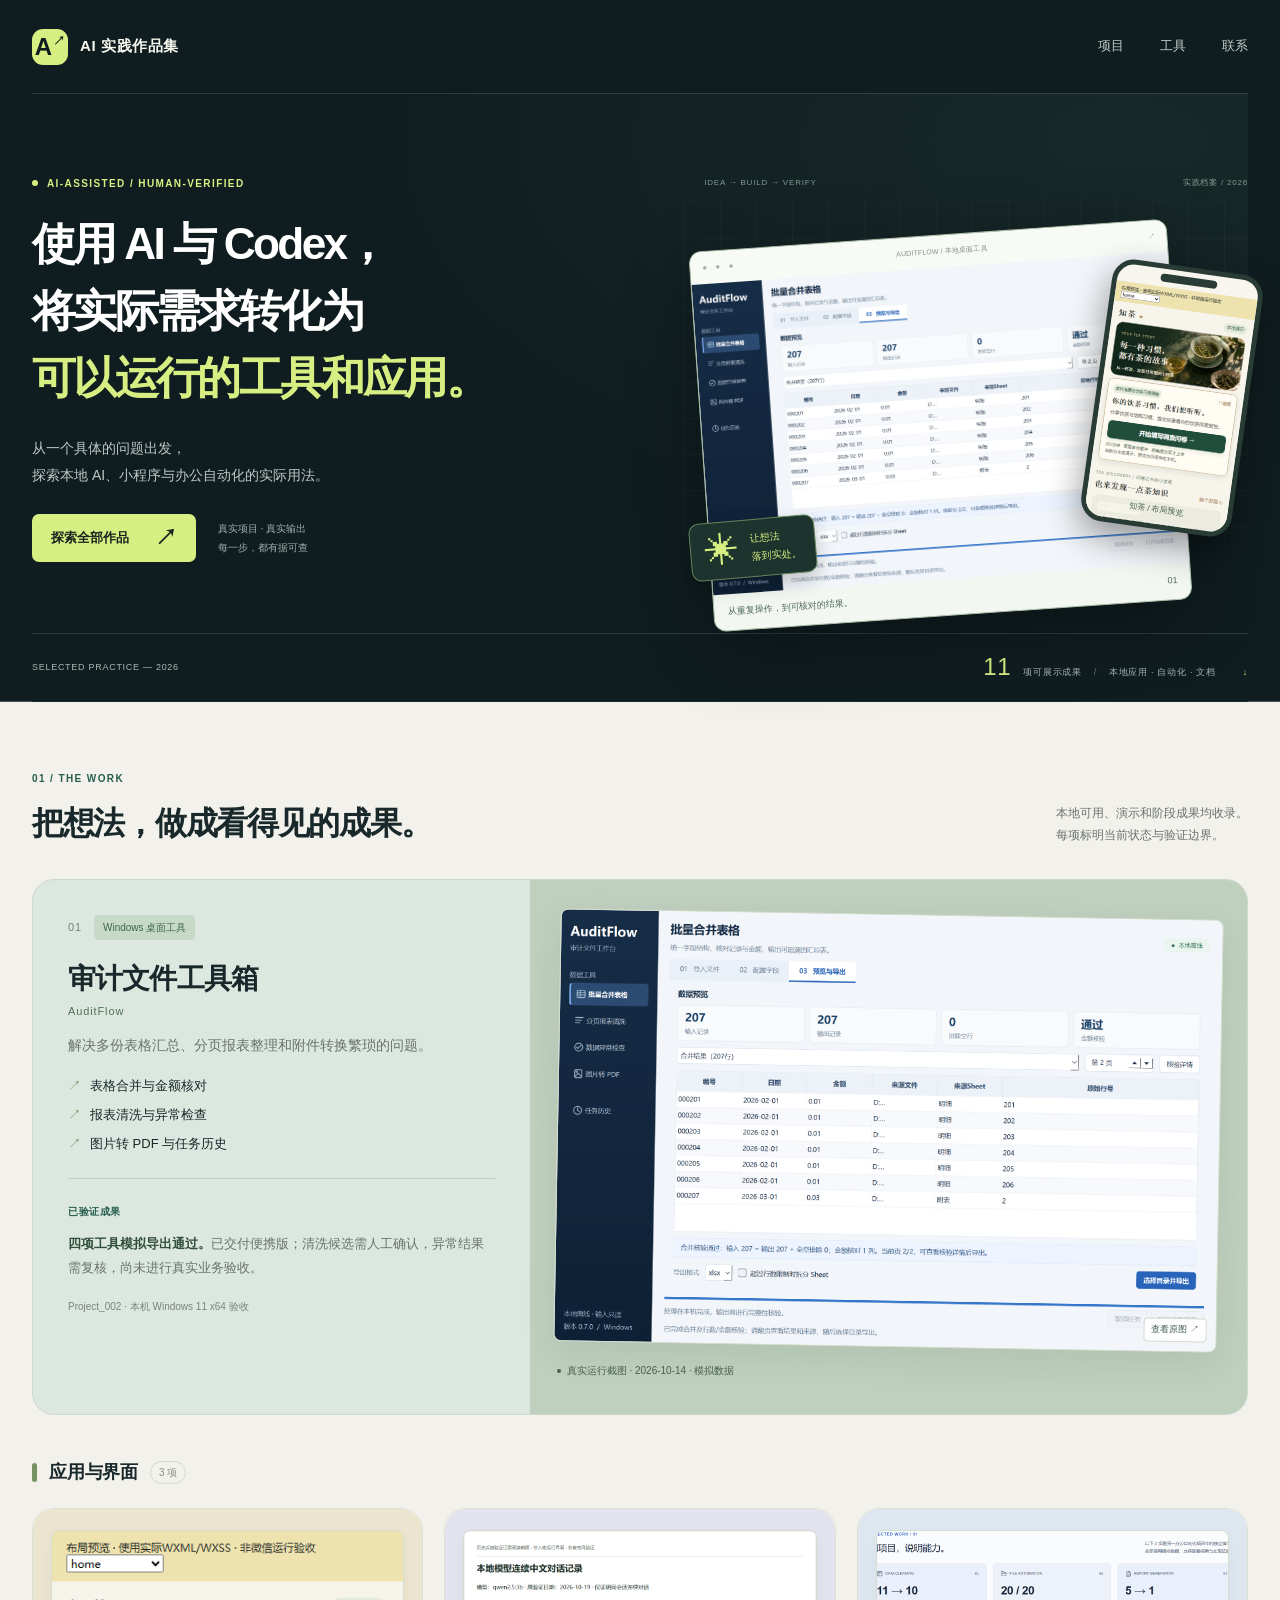
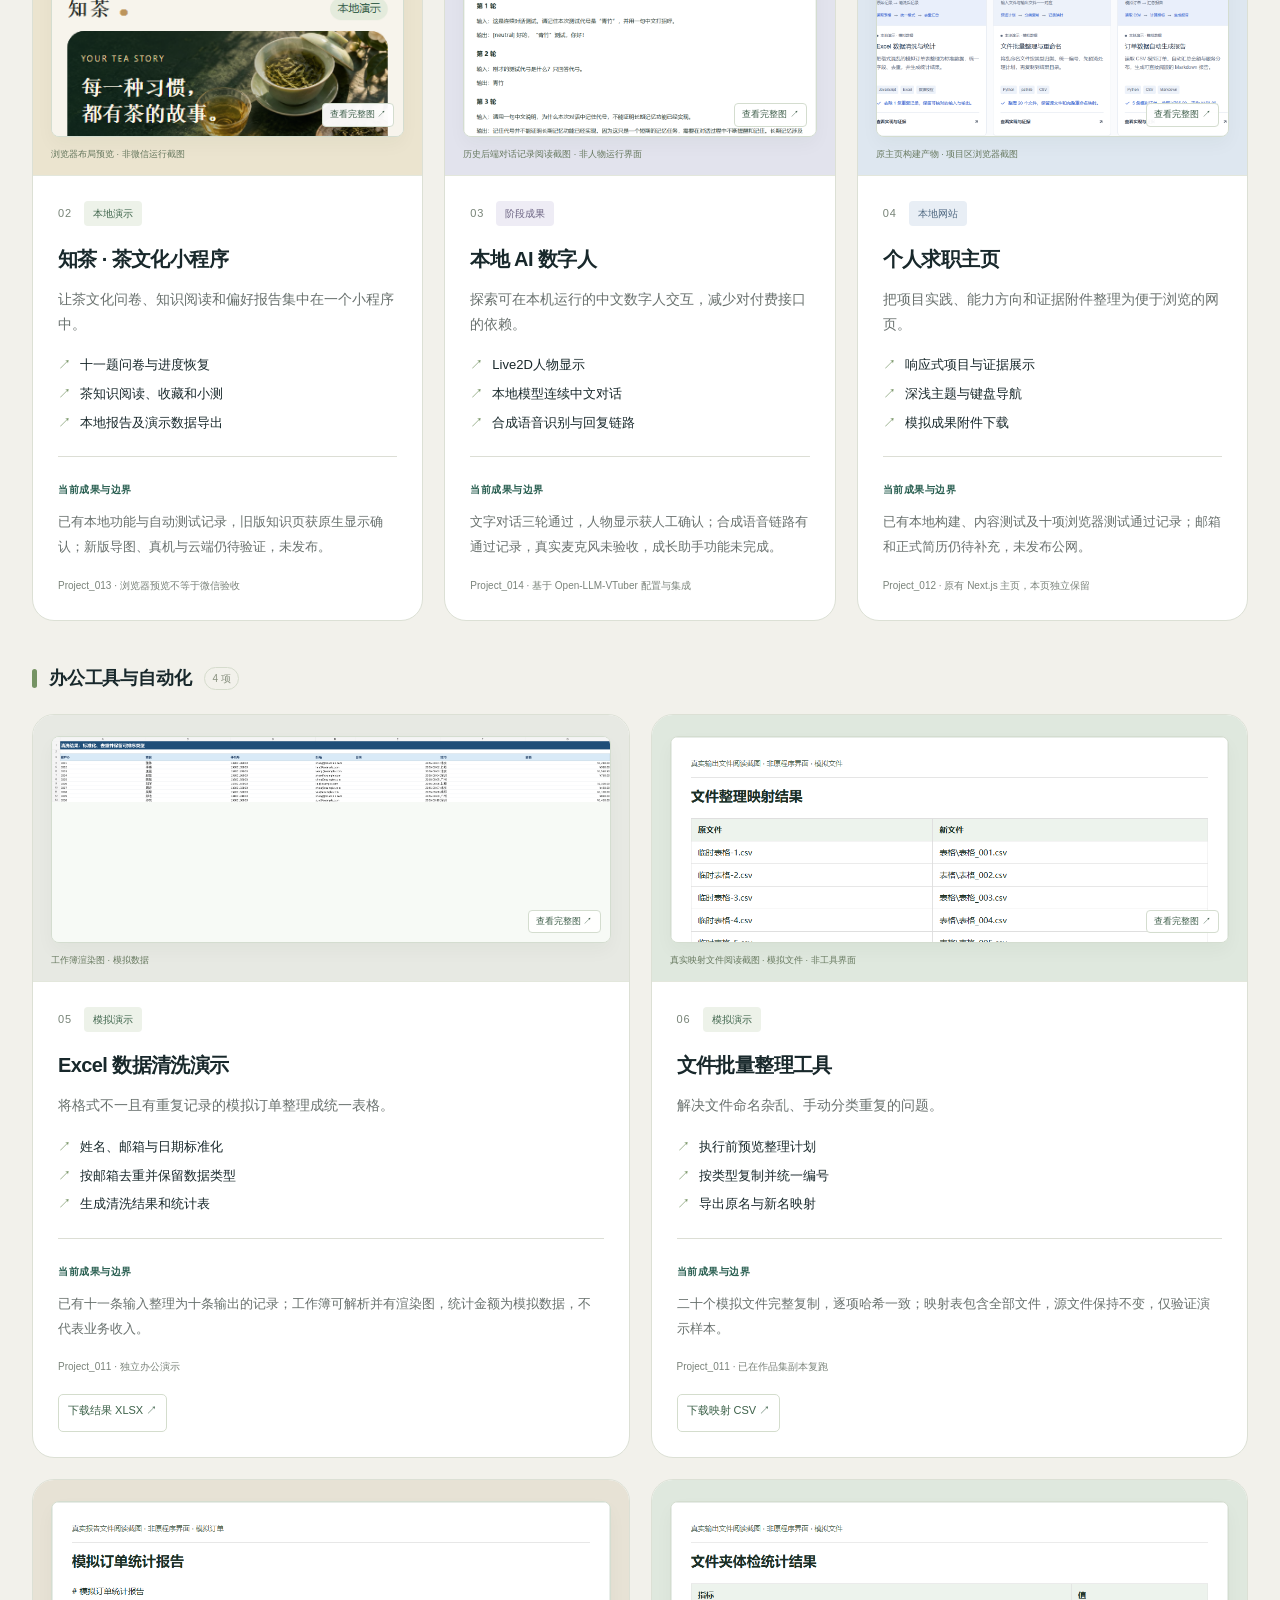
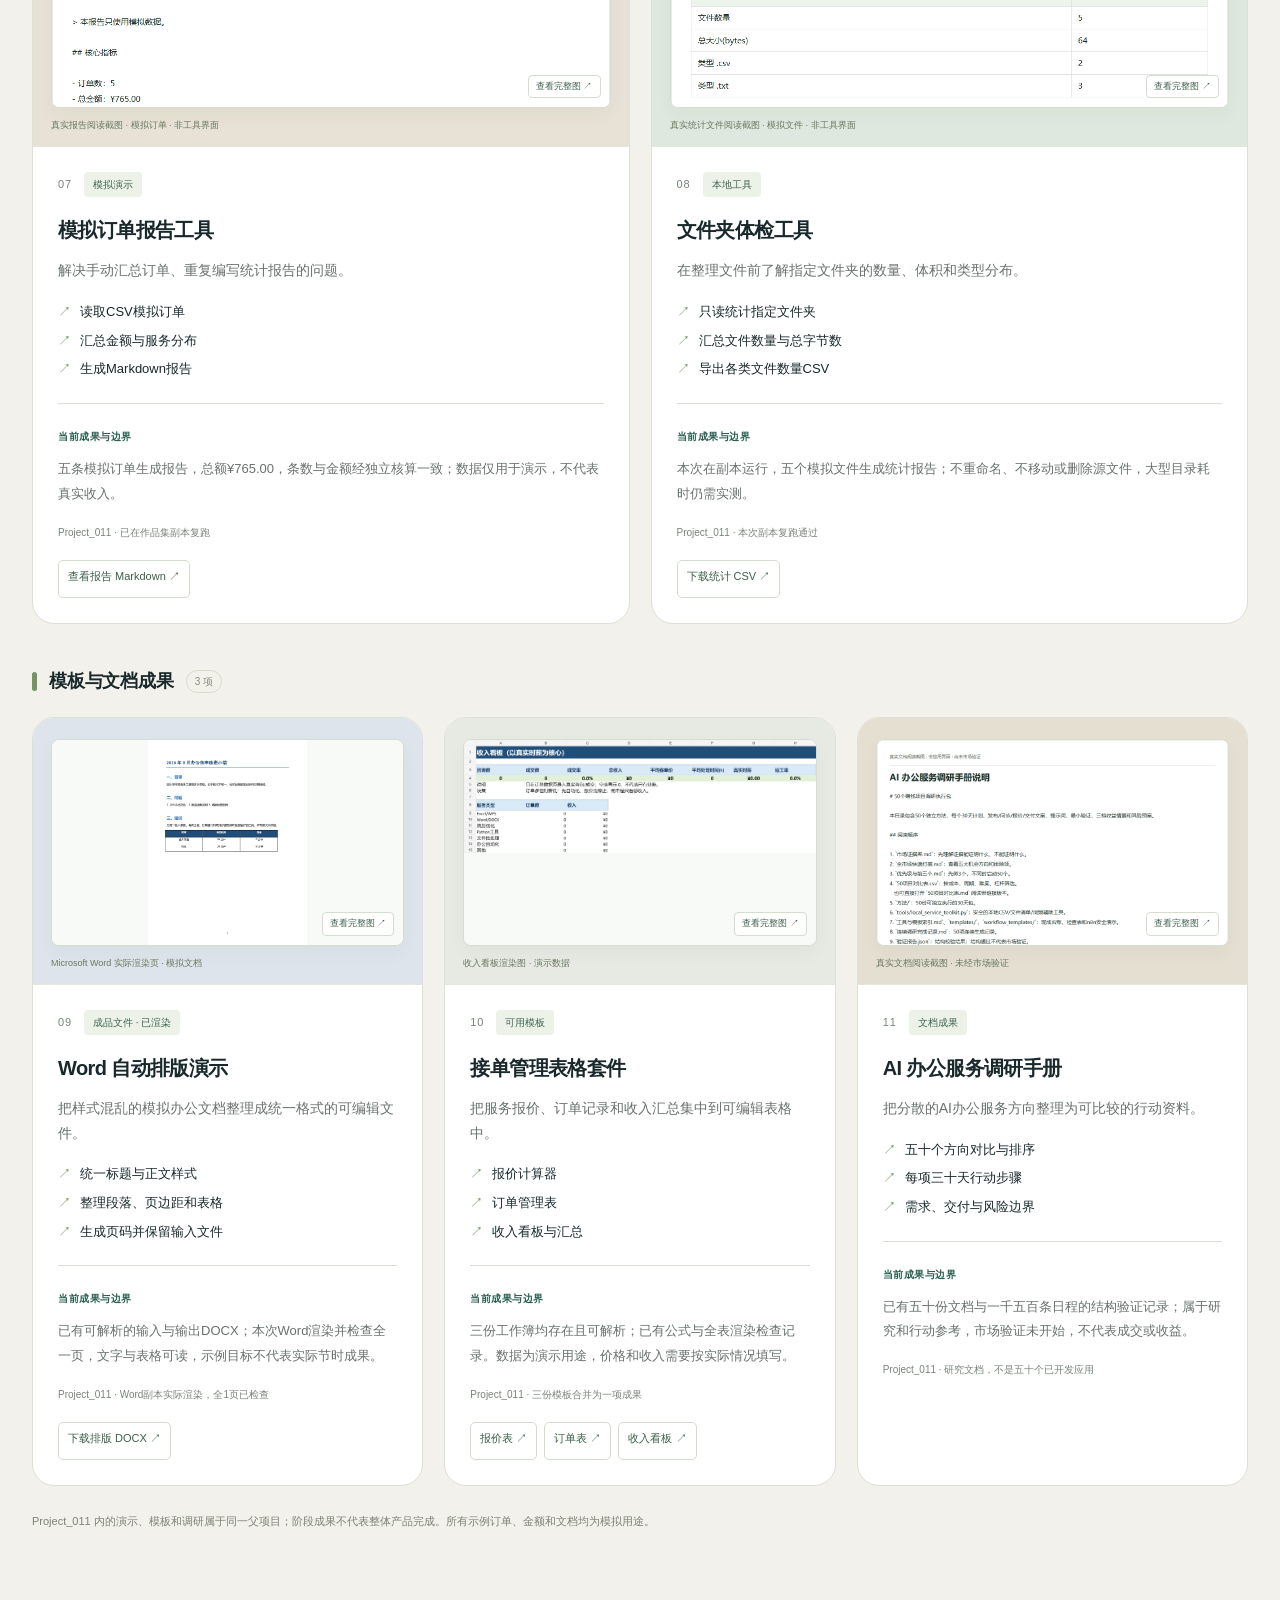
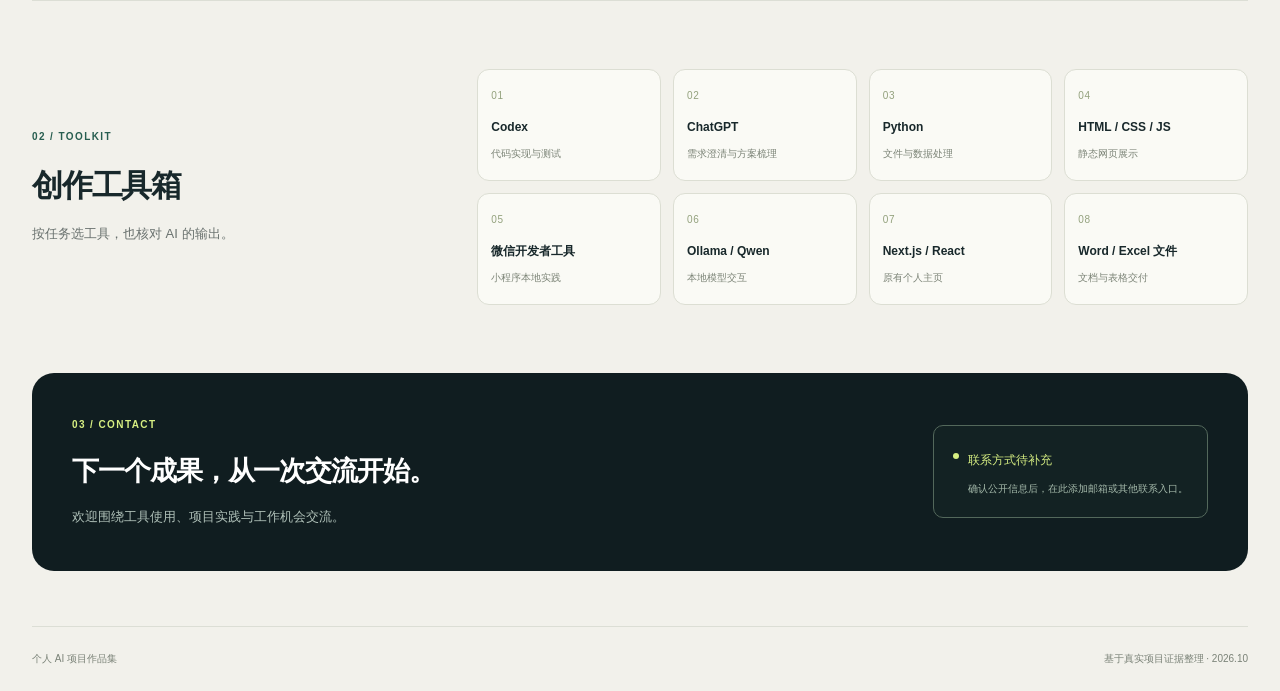
==== commit 0e1792df: "Refresh versioned portfolio stylesheet" ====
--- a/index.html
+++ b/index.html
@@ -5,7 +5,7 @@
 <meta name="description" content="使用 AI 与 Codex，将实际需求转化为可以运行的工具和应用。展示本地AI交互、小程序、办公工具、模板和文档成果。">
 <meta name="color-scheme" content="light"><title>个人 AI 项目作品集</title>
 <link rel="icon" href="data:image/svg+xml,%3Csvg xmlns='http://www.w3.org/2000/svg' viewBox='0 0 40 40'%3E%3Crect width='40' height='40' rx='12' fill='%23175848'/%3E%3Cpath d='M11 27l9-17 9 17M15 21h10' fill='none' stroke='white' stroke-width='3'/%3E%3C/svg%3E">
-<link rel="stylesheet" href="styles.css"><script src="main.js" defer></script>
+<link rel="stylesheet" href="styles.css?v=2.0.1"><script src="main.js" defer></script>
 </head>
 <body>
 <a class="skip" href="#main">跳到正文</a>
--- a/styles.css
+++ b/styles.css
@@ -7,3 +7,5 @@
 .header:before{content:"";position:absolute;inset:0 auto 0 50%;width:100vw;transform:translateX(-50%);background:var(--dark);z-index:-1}
 .art-stamp{background:#1c342d;border:1px solid #66835a;border-radius:10px;padding:10px 14px;left:1%;bottom:-6px;box-shadow:0 8px 20px #0003}.art-stamp>span{font-size:34px}.art-stamp>div{font-size:10px}
 @media(max-width:540px){.art-stamp{bottom:5px;left:2%;padding:7px 10px;gap:8px}.art-stamp>span{font-size:25px}.art-stamp>div{font-size:8px}}
+/* Full-bleed color without 100vw overflow on browsers with classic scrollbars. */
+.hero:before,.header:before{left:0;right:0;width:auto;transform:none;box-shadow:0 0 0 100vmax var(--dark);clip-path:inset(0 -100vmax)}
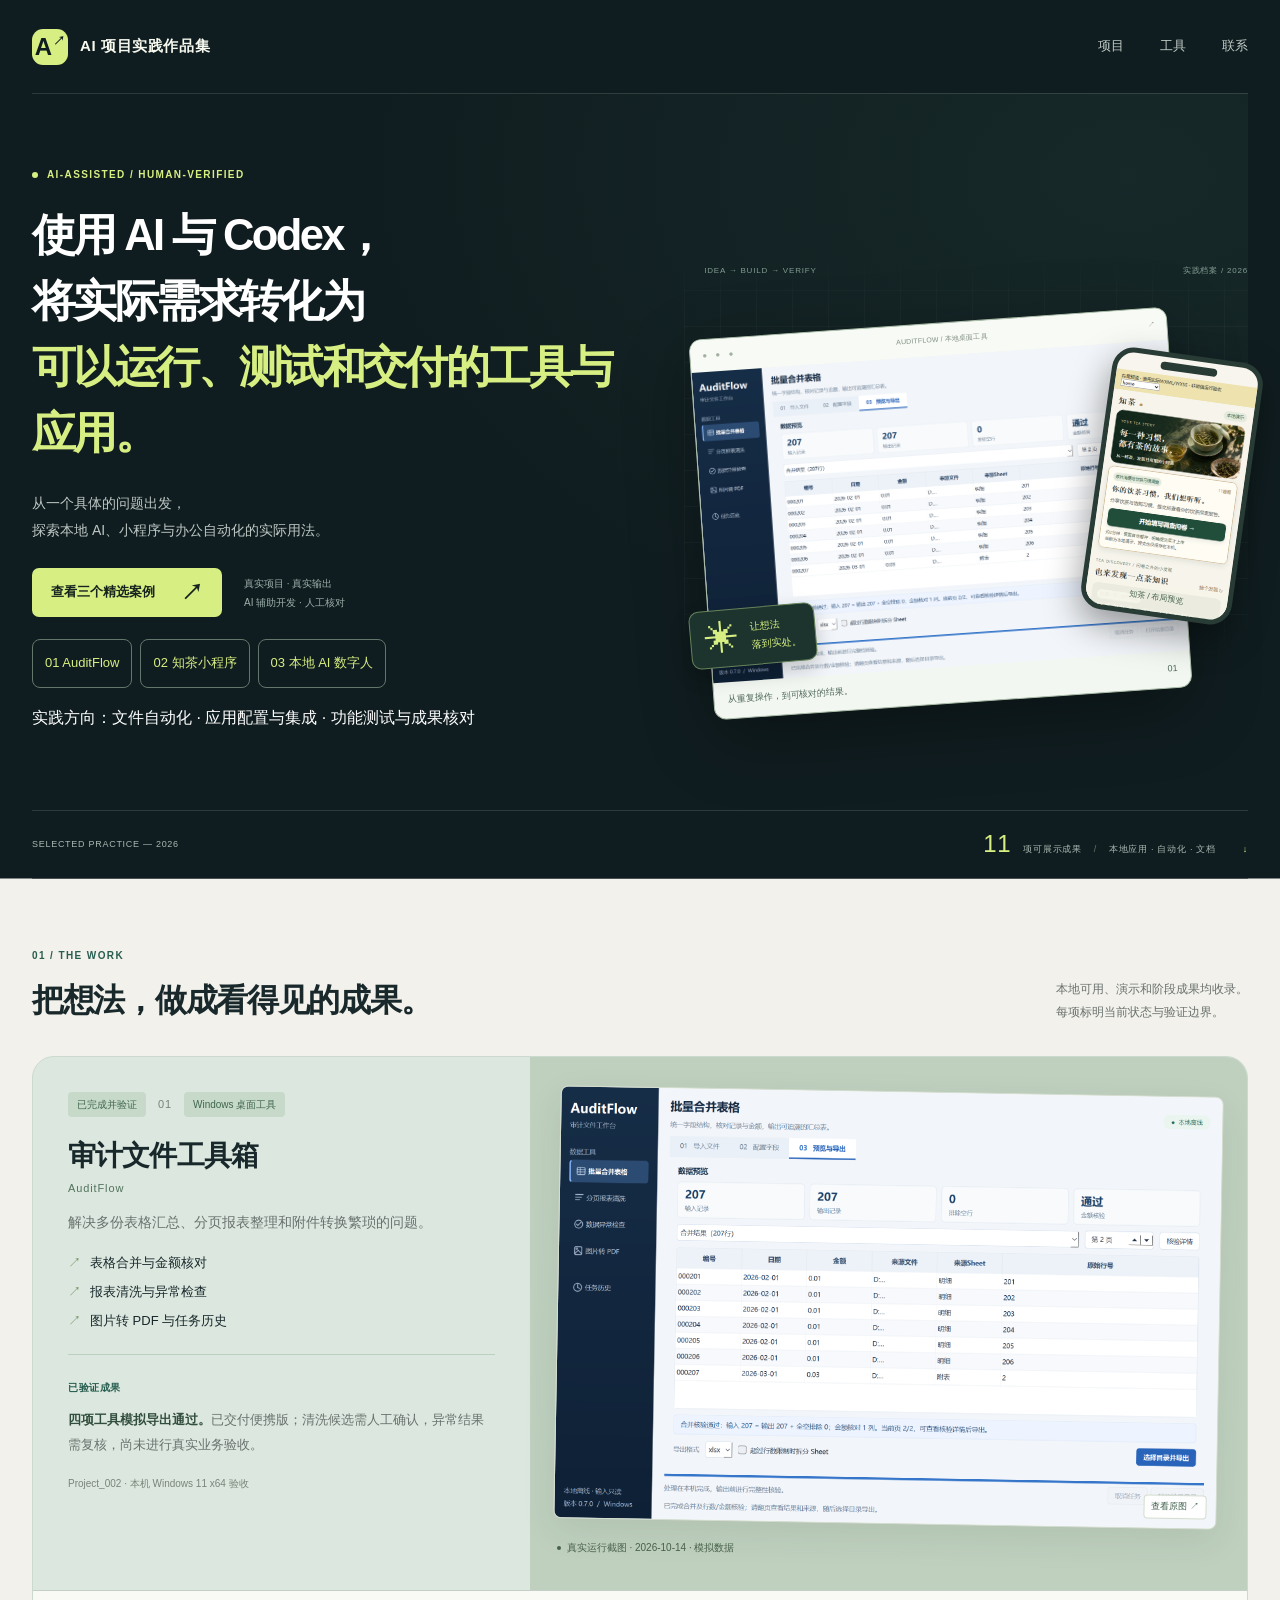
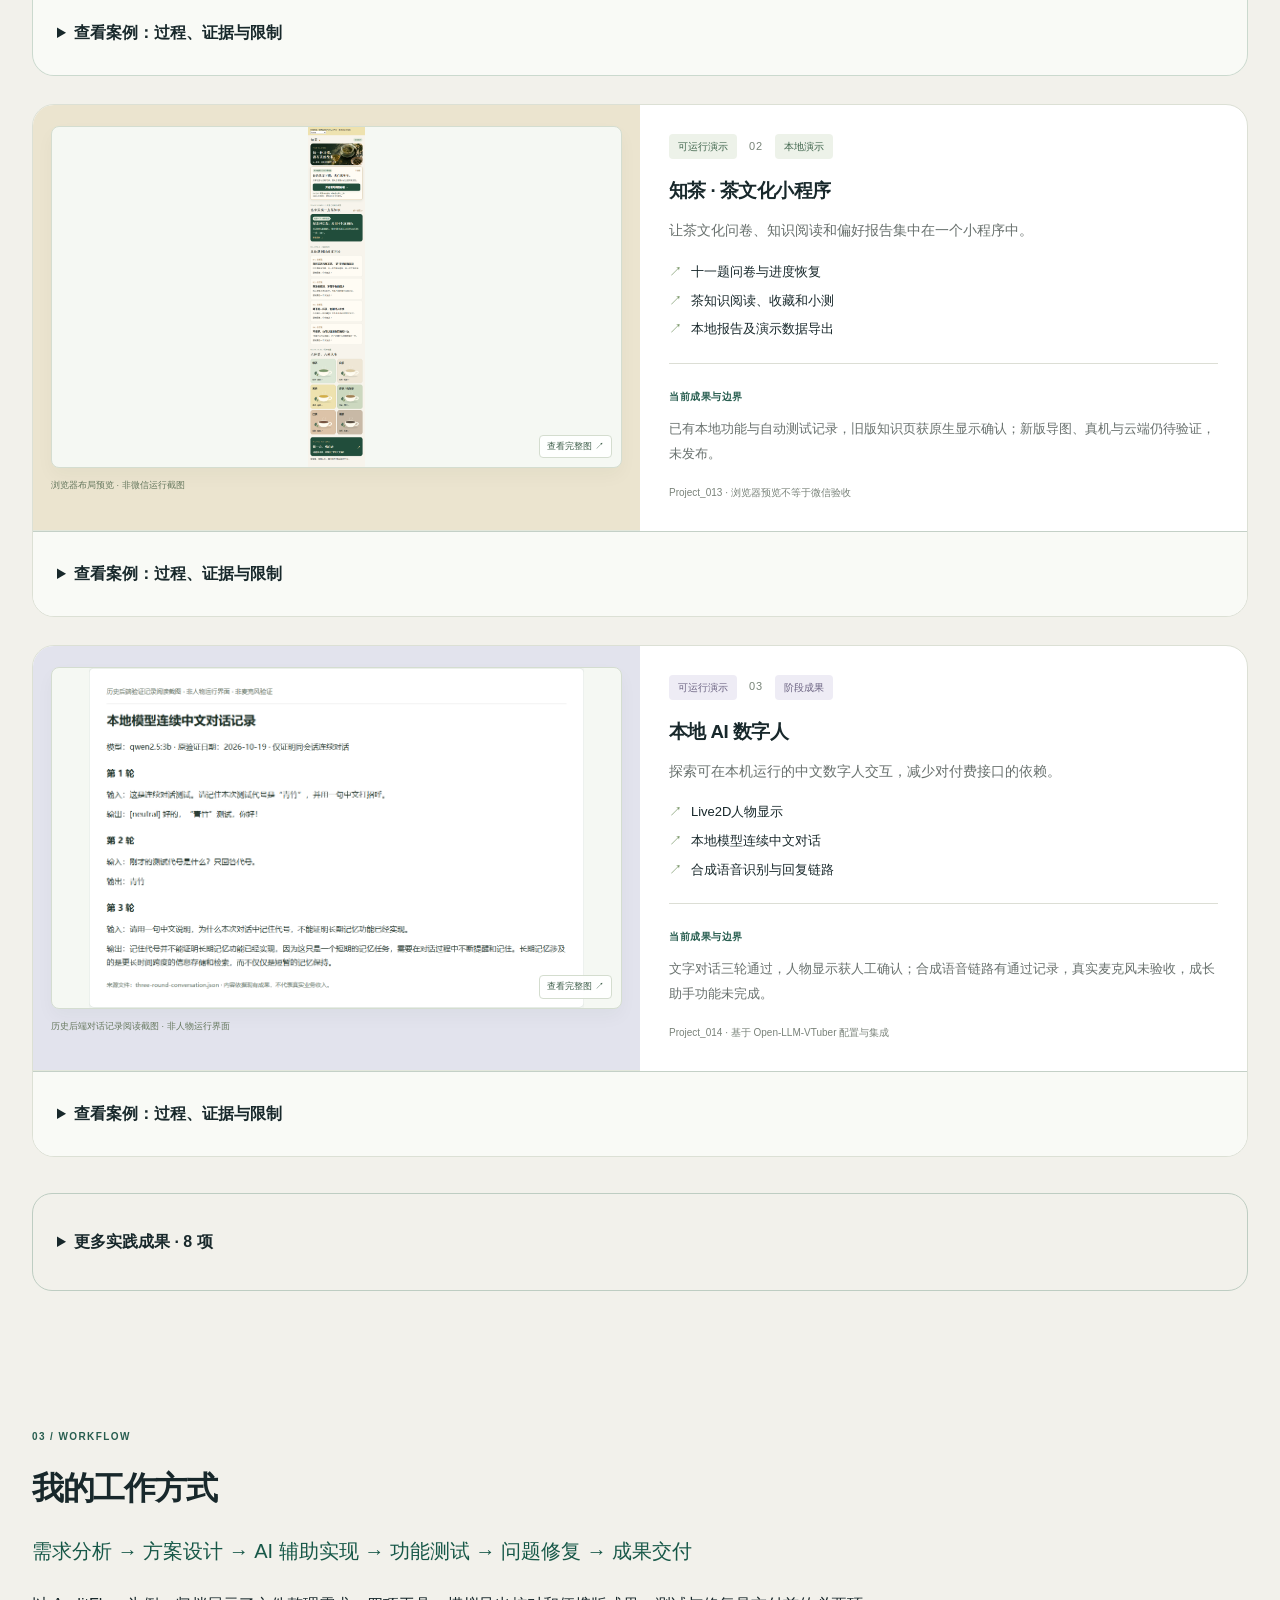
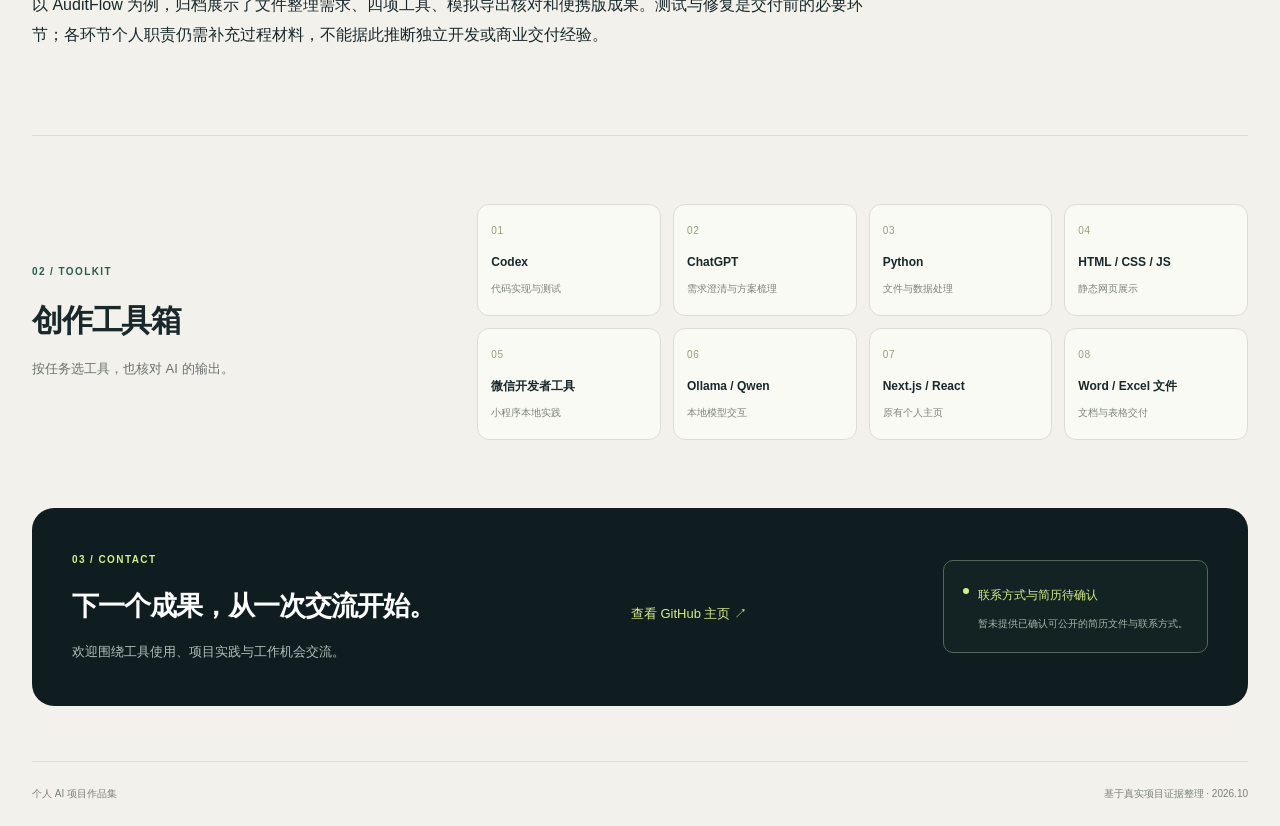
==== commit 55fa77c9: "Restructure portfolio into evidence bounded featured cases" ====
--- a/index.html
+++ b/index.html
@@ -2,34 +2,31 @@
 <html lang="zh-CN">
 <head>
 <meta charset="utf-8"><meta name="viewport" content="width=device-width, initial-scale=1">
-<meta name="description" content="使用 AI 与 Codex，将实际需求转化为可以运行的工具和应用。展示本地AI交互、小程序、办公工具、模板和文档成果。">
+<meta name="description" content="使用 AI 与 Codex，将实际需求转化为可以运行、测试和交付的工具与应用。展示本地AI交互、小程序、办公工具、模板和文档成果。">
 <meta name="color-scheme" content="light"><title>个人 AI 项目作品集</title>
 <link rel="icon" href="data:image/svg+xml,%3Csvg xmlns='http://www.w3.org/2000/svg' viewBox='0 0 40 40'%3E%3Crect width='40' height='40' rx='12' fill='%23175848'/%3E%3Cpath d='M11 27l9-17 9 17M15 21h10' fill='none' stroke='white' stroke-width='3'/%3E%3C/svg%3E">
-<link rel="stylesheet" href="styles.css?v=2.0.1"><script src="main.js" defer></script>
-</head>
+<link rel="stylesheet" href="styles.css?v=3-local"><script src="main.js" defer></script>
+<meta property="og:title" content="AI 项目实践作品集"><meta property="og:description" content="三个精选实践：AuditFlow、知茶小程序与本地 AI 数字人。AI 辅助实现，成果与边界可核对。"><meta property="og:type" content="website"><meta property="og:url" content="https://gangan957.github.io/ai-project-portfolio/"></head>
 <body>
 <a class="skip" href="#main">跳到正文</a>
-<header class="header wrap"><a class="brand" href="#intro" aria-label="个人 AI 项目作品集首页"><span class="brand-mark" aria-hidden="true">A<span>↗</span></span><span>AI 实践作品集</span></a><nav aria-label="主导航"><a href="#projects">项目</a><a href="#tools">工具</a><a href="#contact">联系</a></nav></header>
+<header class="header wrap"><a class="brand" href="#intro" aria-label="个人 AI 项目作品集首页"><span class="brand-mark" aria-hidden="true">A<span>↗</span></span><span>AI 项目实践作品集</span></a><nav aria-label="主导航"><a href="#projects">项目</a><a href="#tools">工具</a><a href="#contact">联系</a></nav></header>
 <main id="main" class="wrap">
 <section class="hero" id="intro" aria-labelledby="intro-title">
 <div class="hero-grid"><div class="hero-copy"><div class="eyebrow"><span class="dot"></span> AI-ASSISTED / HUMAN-VERIFIED</div>
-<h1 id="intro-title">使用 AI 与 Codex，<br>将实际需求转化为<br><span>可以运行的工具和应用。</span></h1>
+<h1 id="intro-title">使用 AI 与 Codex，<br>将实际需求转化为<br><span>可以运行、测试和交付的工具与应用。</span></h1>
 <p class="hero-description">从一个具体的问题出发，<br>探索本地 AI、小程序与办公自动化的实际用法。</p>
-<div class="hero-actions"><a class="primary" href="#projects">探索全部作品 <span aria-hidden="true">↗</span></a><span class="hero-small">真实项目 · 真实输出<br>每一步，都有据可查</span></div></div>
+<div class="hero-actions"><a class="primary" href="#projects">查看三个精选案例 <span aria-hidden="true">↗</span></a><span class="hero-small">真实项目 · 真实输出<br>AI 辅助开发 · 人工核对</span></div><div class="quick-links"><a href="#auditflow">01 AuditFlow</a><a href="#tea">02 知茶小程序</a><a href="#digital-human">03 本地 AI 数字人</a></div><p>实践方向：文件自动化 · 应用配置与集成 · 功能测试与成果核对</p></div>
 <div class="hero-art" aria-label="已有项目的真实截图与预览组合"><div class="art-grid" aria-hidden="true"></div><div class="art-heading"><span>IDEA → BUILD → VERIFY</span><span>实践档案 / 2026</span></div><a class="art-desktop" href="#auditflow"><div class="window-top"><span>● ● ●</span><span>AUDITFLOW / 本地桌面工具</span><span>↗</span></div><img src="auditflow.png" alt="AuditFlow真实运行截图，展示模拟表格合并结果"><div class="art-bottom"><span>从重复操作，到可核对的结果。</span><span>01</span></div></a><a class="art-phone" href="#tea"><div class="phone-notch"></div><img src="tea-home.png" alt="知茶小程序的浏览器布局预览，非微信运行截图"><span>知茶 / 布局预览</span></a><div class="art-stamp"><span aria-hidden="true">✳</span><div>让想法<br><strong>落到实处。</strong></div></div></div></div>
 <div class="hero-meta"><span>SELECTED PRACTICE — 2026</span><span><strong>11</strong> 项可展示成果 <i>/</i> 本地应用 · 自动化 · 文档 <span class="meta-arrow" aria-hidden="true">↓</span></span></div>
 </section>
 <section id="projects" class="projects section" aria-labelledby="projects-title">
 <div class="section-head"><div><p class="eyebrow">01 / THE WORK</p><h2 id="projects-title">把想法，做成看得见的成果。</h2></div><p class="section-note">本地可用、演示和阶段成果均收录。<br>每项标明当前状态与验证边界。</p></div>
-<!-- 更新项目：复制一个 article，保留问题、最多三项功能、成果及真实证据边界。 -->
-<article class="project featured" id="auditflow">
-<div class="project-copy"><div class="card-top"><span class="number">01</span><span class="pill">Windows 桌面工具</span></div><h3>审计文件工具箱 <span>AuditFlow</span></h3><p class="problem">解决多份表格汇总、分页报表整理和附件转换繁琐的问题。</p><ul class="features"><li>表格合并与金额核对</li><li>报表清洗与异常检查</li><li>图片转 PDF 与任务历史</li></ul><div class="result"><span class="result-label">已验证成果</span><p><strong>四项工具模拟导出通过。</strong>已交付便携版；清洗候选需人工确认，异常结果需复核，尚未进行真实业务验收。</p></div><p class="provenance">Project_002 · 本机 Windows 11 x64 验收</p></div>
+<div class="selected-grid"><article class="project featured" id="auditflow">
+<div class="project-copy"><div class="card-top"><span class="pill">已完成并验证</span><span class="number">01</span><span class="pill">Windows 桌面工具</span></div><h3>审计文件工具箱 <span>AuditFlow</span></h3><p class="problem">解决多份表格汇总、分页报表整理和附件转换繁琐的问题。</p><ul class="features"><li>表格合并与金额核对</li><li>报表清洗与异常检查</li><li>图片转 PDF 与任务历史</li></ul><div class="result"><span class="result-label">已验证成果</span><p><strong>四项工具模拟导出通过。</strong>已交付便携版；清洗候选需人工确认，异常结果需复核，尚未进行真实业务验收。</p></div><p class="provenance">Project_002 · 本机 Windows 11 x64 验收</p></div>
 <figure class="project-visual"><a class="screenshot-link" href="auditflow.png" data-preview aria-label="放大 AuditFlow 真实运行截图"><img src="auditflow.png" width="1980" height="1290" alt="AuditFlow 0.7.0 真实运行界面：合并207条模拟记录，输入输出数量一致，金额核验通过。" fetchpriority="high"><span class="zoom-hint" aria-hidden="true">查看原图 ↗</span></a><figcaption><span class="dot"></span>真实运行截图 · 2026-10-14 · 模拟数据</figcaption></figure>
-</article>
-<h3 class="group-title">应用与界面<span>3 项</span></h3><div class="project-grid"><article class="project compact" id="tea"><figure class="card-image"><a class="screenshot-link" href="tea-home.png" data-preview aria-label="放大知茶 · 茶文化小程序预览"><img src="tea-home.png" alt="浏览器布局预览 · 非微信运行截图" loading="lazy"><span class="zoom-hint">查看完整图 ↗</span></a><figcaption>浏览器布局预览 · 非微信运行截图</figcaption></figure><div class="project-copy"><div class="card-top"><span class="number">02</span><span class="pill">本地演示</span></div><h3>知茶 · 茶文化小程序</h3><p class="problem">让茶文化问卷、知识阅读和偏好报告集中在一个小程序中。</p><ul class="features"><li>十一题问卷与进度恢复</li><li>茶知识阅读、收藏和小测</li><li>本地报告及演示数据导出</li></ul><div class="result"><span class="result-label">当前成果与边界</span><p>已有本地功能与自动测试记录，旧版知识页获原生显示确认；新版导图、真机与云端仍待验证，未发布。</p></div><p class="provenance">Project_013 · 浏览器预览不等于微信验收</p></div></article><article class="project compact" id="digital-human"><figure class="card-image"><a class="screenshot-link" href="digital-human-evidence.png" data-preview aria-label="放大项目成果图片"><img src="digital-human-evidence.png" alt="历史后端对话记录阅读截图 · 非人物运行界面" loading="lazy"><span class="zoom-hint">查看完整图 ↗</span></a><figcaption>历史后端对话记录阅读截图 · 非人物运行界面</figcaption></figure><div class="project-copy"><div class="card-top"><span class="number">03</span><span class="pill">阶段成果</span></div><h3>本地 AI 数字人</h3><p class="problem">探索可在本机运行的中文数字人交互，减少对付费接口的依赖。</p><ul class="features"><li>Live2D人物显示</li><li>本地模型连续中文对话</li><li>合成语音识别与回复链路</li></ul><div class="result"><span class="result-label">当前成果与边界</span><p>文字对话三轮通过，人物显示获人工确认；合成语音链路有通过记录，真实麦克风未验收，成长助手功能未完成。</p></div><p class="provenance">Project_014 · 基于 Open-LLM-VTuber 配置与集成</p></div></article><article class="project compact" id="personal-site"><figure class="card-image"><a class="screenshot-link" href="personal-site-evidence.png" data-preview aria-label="放大项目成果图片"><img src="personal-site-evidence.png" alt="原主页构建产物 · 项目区浏览器截图" loading="lazy"><span class="zoom-hint">查看完整图 ↗</span></a><figcaption>原主页构建产物 · 项目区浏览器截图</figcaption></figure><div class="project-copy"><div class="card-top"><span class="number">04</span><span class="pill">本地网站</span></div><h3>个人求职主页</h3><p class="problem">把项目实践、能力方向和证据附件整理为便于浏览的网页。</p><ul class="features"><li>响应式项目与证据展示</li><li>深浅主题与键盘导航</li><li>模拟成果附件下载</li></ul><div class="result"><span class="result-label">当前成果与边界</span><p>已有本地构建、内容测试及十项浏览器测试通过记录；邮箱和正式简历仍待补充，未发布公网。</p></div><p class="provenance">Project_012 · 原有 Next.js 主页，本页独立保留</p></div></article></div><h3 class="group-title">办公工具与自动化<span>4 项</span></h3><div class="project-grid"><article class="project compact" id="excel-cleaning"><figure class="card-image"><a class="screenshot-link" href="excel-output.png" data-preview aria-label="放大Excel 数据清洗演示预览"><img src="excel-output.png" alt="工作簿渲染图 · 模拟数据" loading="lazy"><span class="zoom-hint">查看完整图 ↗</span></a><figcaption>工作簿渲染图 · 模拟数据</figcaption></figure><div class="project-copy"><div class="card-top"><span class="number">05</span><span class="pill">模拟演示</span></div><h3>Excel 数据清洗演示</h3><p class="problem">将格式不一且有重复记录的模拟订单整理成统一表格。</p><ul class="features"><li>姓名、邮箱与日期标准化</li><li>按邮箱去重并保留数据类型</li><li>生成清洗结果和统计表</li></ul><div class="result"><span class="result-label">当前成果与边界</span><p>已有十一条输入整理为十条输出的记录；工作簿可解析并有渲染图，统计金额为模拟数据，不代表业务收入。</p></div><p class="provenance">Project_011 · 独立办公演示</p><div class="sample-links"><a href="excel-cleaned.xlsx" download>下载结果 XLSX ↗</a></div></div></article><article class="project compact" id="batch"><figure class="card-image"><a class="screenshot-link" href="batch-evidence.png" data-preview aria-label="放大项目成果图片"><img src="batch-evidence.png" alt="真实映射文件阅读截图 · 模拟文件 · 非工具界面" loading="lazy"><span class="zoom-hint">查看完整图 ↗</span></a><figcaption>真实映射文件阅读截图 · 模拟文件 · 非工具界面</figcaption></figure><div class="project-copy"><div class="card-top"><span class="number">06</span><span class="pill">模拟演示</span></div><h3>文件批量整理工具</h3><p class="problem">解决文件命名杂乱、手动分类重复的问题。</p><ul class="features"><li>执行前预览整理计划</li><li>按类型复制并统一编号</li><li>导出原名与新名映射</li></ul><div class="result"><span class="result-label">当前成果与边界</span><p>二十个模拟文件完整复制，逐项哈希一致；映射表包含全部文件，源文件保持不变，仅验证演示样本。</p></div><p class="provenance">Project_011 · 已在作品集副本复跑</p><div class="sample-links"><a href="file-mapping.csv" download>下载映射 CSV ↗</a></div></div></article><article class="project compact" id="report"><figure class="card-image"><a class="screenshot-link" href="report-evidence.png" data-preview aria-label="放大项目成果图片"><img src="report-evidence.png" alt="真实报告阅读截图 · 模拟订单 · 非工具界面" loading="lazy"><span class="zoom-hint">查看完整图 ↗</span></a><figcaption>真实报告阅读截图 · 模拟订单 · 非工具界面</figcaption></figure><div class="project-copy"><div class="card-top"><span class="number">07</span><span class="pill">模拟演示</span></div><h3>模拟订单报告工具</h3><p class="problem">解决手动汇总订单、重复编写统计报告的问题。</p><ul class="features"><li>读取CSV模拟订单</li><li>汇总金额与服务分布</li><li>生成Markdown报告</li></ul><div class="result"><span class="result-label">当前成果与边界</span><p>五条模拟订单生成报告，总额¥765.00，条数与金额经独立核算一致；数据仅用于演示，不代表真实收入。</p></div><p class="provenance">Project_011 · 已在作品集副本复跑</p><div class="sample-links"><a href="order-report.md" download>查看报告 Markdown ↗</a></div></div></article><article class="project compact" id="folder-health"><figure class="card-image"><a class="screenshot-link" href="folder-health-evidence.png" data-preview aria-label="放大项目成果图片"><img src="folder-health-evidence.png" alt="真实统计文件阅读截图 · 模拟文件 · 非工具界面" loading="lazy"><span class="zoom-hint">查看完整图 ↗</span></a><figcaption>真实统计文件阅读截图 · 模拟文件 · 非工具界面</figcaption></figure><div class="project-copy"><div class="card-top"><span class="number">08</span><span class="pill">本地工具</span></div><h3>文件夹体检工具</h3><p class="problem">在整理文件前了解指定文件夹的数量、体积和类型分布。</p><ul class="features"><li>只读统计指定文件夹</li><li>汇总文件数量与总字节数</li><li>导出各类文件数量CSV</li></ul><div class="result"><span class="result-label">当前成果与边界</span><p>本次在副本运行，五个模拟文件生成统计报告；不重命名、不移动或删除源文件，大型目录耗时仍需实测。</p></div><p class="provenance">Project_011 · 本次副本复跑通过</p><div class="sample-links"><a href="folder-report.csv" download>下载统计 CSV ↗</a></div></div></article></div><h3 class="group-title">模板与文档成果<span>3 项</span></h3><div class="project-grid"><article class="project compact" id="word-formatting"><figure class="card-image"><a class="screenshot-link" href="word-formatting-evidence.png" data-preview aria-label="放大项目成果图片"><img src="word-formatting-evidence.png" alt="Microsoft Word 实际渲染页 · 模拟文档" loading="lazy"><span class="zoom-hint">查看完整图 ↗</span></a><figcaption>Microsoft Word 实际渲染页 · 模拟文档</figcaption></figure><div class="project-copy"><div class="card-top"><span class="number">09</span><span class="pill">成品文件 · 已渲染</span></div><h3>Word 自动排版演示</h3><p class="problem">把样式混乱的模拟办公文档整理成统一格式的可编辑文件。</p><ul class="features"><li>统一标题与正文样式</li><li>整理段落、页边距和表格</li><li>生成页码并保留输入文件</li></ul><div class="result"><span class="result-label">当前成果与边界</span><p>已有可解析的输入与输出DOCX；本次Word渲染并检查全一页，文字与表格可读，示例目标不代表实际节时成果。</p></div><p class="provenance">Project_011 · Word副本实际渲染，全1页已检查</p><div class="sample-links"><a href="word-formatted.docx" download>下载排版 DOCX ↗</a></div></div></article><article class="project compact" id="business-workbooks"><figure class="card-image"><a class="screenshot-link" href="income-dashboard.png" data-preview aria-label="放大接单管理表格套件预览"><img src="income-dashboard.png" alt="收入看板渲染图 · 演示数据" loading="lazy"><span class="zoom-hint">查看完整图 ↗</span></a><figcaption>收入看板渲染图 · 演示数据</figcaption></figure><div class="project-copy"><div class="card-top"><span class="number">10</span><span class="pill">可用模板</span></div><h3>接单管理表格套件</h3><p class="problem">把服务报价、订单记录和收入汇总集中到可编辑表格中。</p><ul class="features"><li>报价计算器</li><li>订单管理表</li><li>收入看板与汇总</li></ul><div class="result"><span class="result-label">当前成果与边界</span><p>三份工作簿均存在且可解析；已有公式与全表渲染检查记录。数据为演示用途，价格和收入需要按实际情况填写。</p></div><p class="provenance">Project_011 · 三份模板合并为一项成果</p><div class="sample-links"><a href="quote-calculator.xlsx" download>报价表 ↗</a><a href="order-management.xlsx" download>订单表 ↗</a><a href="income-dashboard.xlsx" download>收入看板 ↗</a></div></div></article><article class="project compact" id="research"><figure class="card-image"><a class="screenshot-link" href="research-evidence.png" data-preview aria-label="放大项目成果图片"><img src="research-evidence.png" alt="真实文档阅读截图 · 未经市场验证" loading="lazy"><span class="zoom-hint">查看完整图 ↗</span></a><figcaption>真实文档阅读截图 · 未经市场验证</figcaption></figure><div class="project-copy"><div class="card-top"><span class="number">11</span><span class="pill">文档成果</span></div><h3>AI 办公服务调研手册</h3><p class="problem">把分散的AI办公服务方向整理为可比较的行动资料。</p><ul class="features"><li>五十个方向对比与排序</li><li>每项三十天行动步骤</li><li>需求、交付与风险边界</li></ul><div class="result"><span class="result-label">当前成果与边界</span><p>已有五十份文档与一千五百条日程的结构验证记录；属于研究和行动参考，市场验证未开始，不代表成交或收益。</p></div><p class="provenance">Project_011 · 研究文档，不是五十个已开发应用</p></div></article></div><p class="collection-note">Project_011 内的演示、模板和调研属于同一父项目；阶段成果不代表整体产品完成。所有示例订单、金额和文档均为模拟用途。</p>
-</section>
-<section id="tools" class="tools section" aria-labelledby="tools-title"><div><p class="eyebrow">02 / TOOLKIT</p><h2 id="tools-title">创作工具箱</h2><p class="muted">按任务选工具，也核对 AI 的输出。</p></div><div class="tool-list"><div><strong>Codex</strong><span>代码实现与测试</span></div><div><strong>ChatGPT</strong><span>需求澄清与方案梳理</span></div><div><strong>Python</strong><span>文件与数据处理</span></div><div><strong>HTML / CSS / JS</strong><span>静态网页展示</span></div><div><strong>微信开发者工具</strong><span>小程序本地实践</span></div><div><strong>Ollama / Qwen</strong><span>本地模型交互</span></div><div><strong>Next.js / React</strong><span>原有个人主页</span></div><div><strong>Word / Excel 文件</strong><span>文档与表格交付</span></div></div></section>
-<section id="contact" class="contact section" aria-labelledby="contact-title"><div><p class="eyebrow">03 / CONTACT</p><h2 id="contact-title">下一个成果，从一次交流开始。</h2><p>欢迎围绕工具使用、项目实践与工作机会交流。</p></div><div class="contact-slot"><span class="dot"></span><div><strong>联系方式待补充</strong><span>确认公开信息后，在此添加邮箱或其他联系入口。</span></div></div></section>
+<details class="case-details"><summary>查看案例：过程、证据与限制</summary><div class="case-body"><h4>项目背景</h4><p>解决多份表格汇总、分页报表整理和附件转换繁琐的问题。</p><h4>我的职责与 AI 分工</h4><p>使用 AI 与 Codex 推进项目实践。现有归档能核对成果与验证记录，但不足以逐项确认需求编写、代码修改及测试执行的个人分工，具体职责待核实；不视为全部代码独立手写。</p><h4>实现过程</h4><ol class="evidence-flow"><li>输入：原始模拟表格与图片</li><li>处理：合并、清洗、异常检查及转换</li><li>输出：导出文件与核对结果</li></ol><h4>工具与实现方式</h4><p>Python；Codex 辅助实现。AI 辅助实现与人工核对相结合；不代表企业客户商业交付。</p><h4>验证证据</h4><p>模拟表格合并界面显示207条记录；现有验收记录支持四项工具模拟导出。 本次重构仅核对已有作品集归档，未重跑原应用。</p><h4>当前限制</h4><p><strong>四项工具模拟导出通过。</strong>已交付便携版；清洗候选需人工确认，异常结果需复核，尚未进行真实业务验收。</p></div></details></article><article class="project featured-case" id="tea"><figure class="card-image"><a class="screenshot-link" href="tea-home.png" data-preview aria-label="放大知茶 · 茶文化小程序预览"><img src="tea-home.png" alt="浏览器布局预览 · 非微信运行截图" loading="lazy"><span class="zoom-hint">查看完整图 ↗</span></a><figcaption>浏览器布局预览 · 非微信运行截图</figcaption></figure><div class="project-copy"><div class="card-top"><span class="pill">可运行演示</span><span class="number">02</span><span class="pill">本地演示</span></div><h3>知茶 · 茶文化小程序</h3><p class="problem">让茶文化问卷、知识阅读和偏好报告集中在一个小程序中。</p><ul class="features"><li>十一题问卷与进度恢复</li><li>茶知识阅读、收藏和小测</li><li>本地报告及演示数据导出</li></ul><div class="result"><span class="result-label">当前成果与边界</span><p>已有本地功能与自动测试记录，旧版知识页获原生显示确认；新版导图、真机与云端仍待验证，未发布。</p></div><p class="provenance">Project_013 · 浏览器预览不等于微信验收</p></div><details class="case-details"><summary>查看案例：过程、证据与限制</summary><div class="case-body"><h4>项目背景</h4><p>让茶文化问卷、知识阅读和偏好报告集中在一个小程序中。</p><h4>我的职责与 AI 分工</h4><p>使用 AI 与 Codex 推进项目实践。现有归档能核对成果与验证记录，但不足以逐项确认需求编写、代码修改及测试执行的个人分工，具体职责待核实；不视为全部代码独立手写。</p><h4>实现过程</h4><ol class="evidence-flow"><li>输入：问卷回答与茶知识内容</li><li>处理：本地问卷、收藏与报告流程</li><li>输出：偏好报告及演示数据</li></ol><h4>工具与实现方式</h4><p>微信开发者工具；AI 辅助开发。AI 辅助实现与人工核对相结合；不代表企业客户商业交付。</p><h4>验证证据</h4><p>仓库归档有本地自动测试记录；此图只证明浏览器布局，非微信真机运行。 本次重构仅核对已有作品集归档，未重跑原应用。</p><h4>当前限制</h4><p>已有本地功能与自动测试记录，旧版知识页获原生显示确认；新版导图、真机与云端仍待验证，未发布。</p></div></details></article><article class="project featured-case" id="digital-human"><figure class="card-image"><a class="screenshot-link" href="digital-human-evidence.png" data-preview aria-label="放大项目成果图片"><img src="digital-human-evidence.png" alt="历史后端对话记录阅读截图 · 非人物运行界面" loading="lazy"><span class="zoom-hint">查看完整图 ↗</span></a><figcaption>历史后端对话记录阅读截图 · 非人物运行界面</figcaption></figure><div class="project-copy"><div class="card-top"><span class="pill">可运行演示</span><span class="number">03</span><span class="pill">阶段成果</span></div><h3>本地 AI 数字人</h3><p class="problem">探索可在本机运行的中文数字人交互，减少对付费接口的依赖。</p><ul class="features"><li>Live2D人物显示</li><li>本地模型连续中文对话</li><li>合成语音识别与回复链路</li></ul><div class="result"><span class="result-label">当前成果与边界</span><p>文字对话三轮通过，人物显示获人工确认；合成语音链路有通过记录，真实麦克风未验收，成长助手功能未完成。</p></div><p class="provenance">Project_014 · 基于 Open-LLM-VTuber 配置与集成</p></div><details class="case-details"><summary>查看案例：过程、证据与限制</summary><div class="case-body"><h4>项目背景</h4><p>探索可在本机运行的中文数字人交互，减少对付费接口的依赖。</p><h4>我的职责与 AI 分工</h4><p>使用 AI 与 Codex 推进项目实践。现有归档能核对成果与验证记录，但不足以逐项确认需求编写、代码修改及测试执行的个人分工，具体职责待核实；不视为全部代码独立手写。</p><h4>实现过程</h4><ol class="evidence-flow"><li>输入：中文文字或合成语音</li><li>处理：本地模型与开源数字人链路集成</li><li>输出：文字回复与合成语音链路记录</li></ol><h4>工具与实现方式</h4><p>Open-LLM-VTuber；Ollama / Qwen。基于开源项目配置与集成，不是从零开发底层系统。</p><h4>验证证据</h4><p>历史记录支持三轮文字对话；人物显示有人工确认记录，真实麦克风仍未验收。 本次重构仅核对已有作品集归档，未重跑原应用。</p><h4>当前限制</h4><p>文字对话三轮通过，人物显示获人工确认；合成语音链路有通过记录，真实麦克风未验收，成长助手功能未完成。</p></div></details></article></div><details class="more-work"><summary>更多实践成果 · 8 项</summary><p>其中7项来自同一父项目 Project_011，是演示、模板或研究文档，并非7个商业产品。</p><div class="practice-grid"><article class="practice" id="personal-site"><h3>个人求职主页</h3><p>把项目实践、能力方向和证据附件整理为便于浏览的网页。</p><span class="pill">已完成并验证</span><details><summary>查看详情与证据</summary><article class="project compact"><figure class="card-image"><a class="screenshot-link" href="personal-site-evidence.png" data-preview aria-label="放大项目成果图片"><img src="personal-site-evidence.png" alt="原主页构建产物 · 项目区浏览器截图" loading="lazy"><span class="zoom-hint">查看完整图 ↗</span></a><figcaption>原主页构建产物 · 项目区浏览器截图</figcaption></figure><div class="project-copy"><div class="card-top"><span class="number">04</span><span class="pill">本地网站</span></div><h3>个人求职主页</h3><p class="problem">把项目实践、能力方向和证据附件整理为便于浏览的网页。</p><ul class="features"><li>响应式项目与证据展示</li><li>深浅主题与键盘导航</li><li>模拟成果附件下载</li></ul><div class="result"><span class="result-label">当前成果与边界</span><p>已有本地构建、内容测试及十项浏览器测试通过记录；邮箱和正式简历仍待补充，未发布公网。</p></div><p class="provenance">Project_012 · 原有 Next.js 主页，本页独立保留</p></div></article></details></article><article class="practice" id="excel-cleaning"><h3>Excel 数据清洗演示</h3><p>将格式不一且有重复记录的模拟订单整理成统一表格。</p><span class="pill">可运行演示</span><details><summary>查看详情与证据</summary><article class="project compact"><figure class="card-image"><a class="screenshot-link" href="excel-output.png" data-preview aria-label="放大Excel 数据清洗演示预览"><img src="excel-output.png" alt="工作簿渲染图 · 模拟数据" loading="lazy"><span class="zoom-hint">查看完整图 ↗</span></a><figcaption>工作簿渲染图 · 模拟数据</figcaption></figure><div class="project-copy"><div class="card-top"><span class="number">05</span><span class="pill">模拟演示</span></div><h3>Excel 数据清洗演示</h3><p class="problem">将格式不一且有重复记录的模拟订单整理成统一表格。</p><ul class="features"><li>姓名、邮箱与日期标准化</li><li>按邮箱去重并保留数据类型</li><li>生成清洗结果和统计表</li></ul><div class="result"><span class="result-label">当前成果与边界</span><p>已有十一条输入整理为十条输出的记录；工作簿可解析并有渲染图，统计金额为模拟数据，不代表业务收入。</p></div><p class="provenance">Project_011 · 独立办公演示</p><div class="sample-links"><a href="excel-cleaned.xlsx" download>下载结果 XLSX ↗</a></div></div></article></details></article><article class="practice" id="batch"><h3>文件批量整理工具</h3><p>解决文件命名杂乱、手动分类重复的问题。</p><span class="pill">可运行演示</span><details><summary>查看详情与证据</summary><article class="project compact"><figure class="card-image"><a class="screenshot-link" href="batch-evidence.png" data-preview aria-label="放大项目成果图片"><img src="batch-evidence.png" alt="真实映射文件阅读截图 · 模拟文件 · 非工具界面" loading="lazy"><span class="zoom-hint">查看完整图 ↗</span></a><figcaption>真实映射文件阅读截图 · 模拟文件 · 非工具界面</figcaption></figure><div class="project-copy"><div class="card-top"><span class="number">06</span><span class="pill">模拟演示</span></div><h3>文件批量整理工具</h3><p class="problem">解决文件命名杂乱、手动分类重复的问题。</p><ul class="features"><li>执行前预览整理计划</li><li>按类型复制并统一编号</li><li>导出原名与新名映射</li></ul><div class="result"><span class="result-label">当前成果与边界</span><p>二十个模拟文件完整复制，逐项哈希一致；映射表包含全部文件，源文件保持不变，仅验证演示样本。</p></div><p class="provenance">Project_011 · 已在作品集副本复跑</p><div class="sample-links"><a href="file-mapping.csv" download>下载映射 CSV ↗</a></div></div></article></details></article><article class="practice" id="report"><h3>模拟订单报告工具</h3><p>解决手动汇总订单、重复编写统计报告的问题。</p><span class="pill">可运行演示</span><details><summary>查看详情与证据</summary><article class="project compact"><figure class="card-image"><a class="screenshot-link" href="report-evidence.png" data-preview aria-label="放大项目成果图片"><img src="report-evidence.png" alt="真实报告阅读截图 · 模拟订单 · 非工具界面" loading="lazy"><span class="zoom-hint">查看完整图 ↗</span></a><figcaption>真实报告阅读截图 · 模拟订单 · 非工具界面</figcaption></figure><div class="project-copy"><div class="card-top"><span class="number">07</span><span class="pill">模拟演示</span></div><h3>模拟订单报告工具</h3><p class="problem">解决手动汇总订单、重复编写统计报告的问题。</p><ul class="features"><li>读取CSV模拟订单</li><li>汇总金额与服务分布</li><li>生成Markdown报告</li></ul><div class="result"><span class="result-label">当前成果与边界</span><p>五条模拟订单生成报告，总额¥765.00，条数与金额经独立核算一致；数据仅用于演示，不代表真实收入。</p></div><p class="provenance">Project_011 · 已在作品集副本复跑</p><div class="sample-links"><a href="order-report.md" download>查看报告 Markdown ↗</a></div></div></article></details></article><article class="practice" id="folder-health"><h3>文件夹体检工具</h3><p>在整理文件前了解指定文件夹的数量、体积和类型分布。</p><span class="pill">已完成并验证</span><details><summary>查看详情与证据</summary><article class="project compact"><figure class="card-image"><a class="screenshot-link" href="folder-health-evidence.png" data-preview aria-label="放大项目成果图片"><img src="folder-health-evidence.png" alt="真实统计文件阅读截图 · 模拟文件 · 非工具界面" loading="lazy"><span class="zoom-hint">查看完整图 ↗</span></a><figcaption>真实统计文件阅读截图 · 模拟文件 · 非工具界面</figcaption></figure><div class="project-copy"><div class="card-top"><span class="number">08</span><span class="pill">本地工具</span></div><h3>文件夹体检工具</h3><p class="problem">在整理文件前了解指定文件夹的数量、体积和类型分布。</p><ul class="features"><li>只读统计指定文件夹</li><li>汇总文件数量与总字节数</li><li>导出各类文件数量CSV</li></ul><div class="result"><span class="result-label">当前成果与边界</span><p>本次在副本运行，五个模拟文件生成统计报告；不重命名、不移动或删除源文件，大型目录耗时仍需实测。</p></div><p class="provenance">Project_011 · 本次副本复跑通过</p><div class="sample-links"><a href="folder-report.csv" download>下载统计 CSV ↗</a></div></div></article></details></article><article class="practice" id="word-formatting"><h3>Word 自动排版演示</h3><p>把样式混乱的模拟办公文档整理成统一格式的可编辑文件。</p><span class="pill">已完成并验证</span><details><summary>查看详情与证据</summary><article class="project compact"><figure class="card-image"><a class="screenshot-link" href="word-formatting-evidence.png" data-preview aria-label="放大项目成果图片"><img src="word-formatting-evidence.png" alt="Microsoft Word 实际渲染页 · 模拟文档" loading="lazy"><span class="zoom-hint">查看完整图 ↗</span></a><figcaption>Microsoft Word 实际渲染页 · 模拟文档</figcaption></figure><div class="project-copy"><div class="card-top"><span class="number">09</span><span class="pill">成品文件 · 已渲染</span></div><h3>Word 自动排版演示</h3><p class="problem">把样式混乱的模拟办公文档整理成统一格式的可编辑文件。</p><ul class="features"><li>统一标题与正文样式</li><li>整理段落、页边距和表格</li><li>生成页码并保留输入文件</li></ul><div class="result"><span class="result-label">当前成果与边界</span><p>已有可解析的输入与输出DOCX；本次Word渲染并检查全一页，文字与表格可读，示例目标不代表实际节时成果。</p></div><p class="provenance">Project_011 · Word副本实际渲染，全1页已检查</p><div class="sample-links"><a href="word-formatted.docx" download>下载排版 DOCX ↗</a></div></div></article></details></article><article class="practice" id="business-workbooks"><h3>接单管理表格套件</h3><p>把服务报价、订单记录和收入汇总集中到可编辑表格中。</p><span class="pill">已完成并验证</span><details><summary>查看详情与证据</summary><article class="project compact"><figure class="card-image"><a class="screenshot-link" href="income-dashboard.png" data-preview aria-label="放大接单管理表格套件预览"><img src="income-dashboard.png" alt="收入看板渲染图 · 演示数据" loading="lazy"><span class="zoom-hint">查看完整图 ↗</span></a><figcaption>收入看板渲染图 · 演示数据</figcaption></figure><div class="project-copy"><div class="card-top"><span class="number">10</span><span class="pill">可用模板</span></div><h3>接单管理表格套件</h3><p class="problem">把服务报价、订单记录和收入汇总集中到可编辑表格中。</p><ul class="features"><li>报价计算器</li><li>订单管理表</li><li>收入看板与汇总</li></ul><div class="result"><span class="result-label">当前成果与边界</span><p>三份工作簿均存在且可解析；已有公式与全表渲染检查记录。数据为演示用途，价格和收入需要按实际情况填写。</p></div><p class="provenance">Project_011 · 三份模板合并为一项成果</p><div class="sample-links"><a href="quote-calculator.xlsx" download>报价表 ↗</a><a href="order-management.xlsx" download>订单表 ↗</a><a href="income-dashboard.xlsx" download>收入看板 ↗</a></div></div></article></details></article><article class="practice" id="research"><h3>AI 办公服务调研手册</h3><p>把分散的AI办公服务方向整理为可比较的行动资料。</p><span class="pill">待验证</span><details><summary>查看详情与证据</summary><article class="project compact"><figure class="card-image"><a class="screenshot-link" href="research-evidence.png" data-preview aria-label="放大项目成果图片"><img src="research-evidence.png" alt="真实文档阅读截图 · 未经市场验证" loading="lazy"><span class="zoom-hint">查看完整图 ↗</span></a><figcaption>真实文档阅读截图 · 未经市场验证</figcaption></figure><div class="project-copy"><div class="card-top"><span class="number">11</span><span class="pill">文档成果</span></div><h3>AI 办公服务调研手册</h3><p class="problem">把分散的AI办公服务方向整理为可比较的行动资料。</p><ul class="features"><li>五十个方向对比与排序</li><li>每项三十天行动步骤</li><li>需求、交付与风险边界</li></ul><div class="result"><span class="result-label">当前成果与边界</span><p>已有五十份文档与一千五百条日程的结构验证记录；属于研究和行动参考，市场验证未开始，不代表成交或收益。</p></div><p class="provenance">Project_011 · 研究文档，不是五十个已开发应用</p></div></article></details></article></div></details></section>
+<section id="method" class="section"><p class="eyebrow">03 / WORKFLOW</p><h2>我的工作方式</h2><p class="workflow">需求分析 → 方案设计 → AI 辅助实现 → 功能测试 → 问题修复 → 成果交付</p><p>以 AuditFlow 为例，归档展示了文件整理需求、四项工具、模拟导出核对和便携版成果。测试与修复是交付前的必要环节；各环节个人职责仍需补充过程材料，不能据此推断独立开发或商业交付经验。</p></section><section id="tools" class="tools section" aria-labelledby="tools-title"><div><p class="eyebrow">02 / TOOLKIT</p><h2 id="tools-title">创作工具箱</h2><p class="muted">按任务选工具，也核对 AI 的输出。</p></div><div class="tool-list"><div><strong>Codex</strong><span>代码实现与测试</span></div><div><strong>ChatGPT</strong><span>需求澄清与方案梳理</span></div><div><strong>Python</strong><span>文件与数据处理</span></div><div><strong>HTML / CSS / JS</strong><span>静态网页展示</span></div><div><strong>微信开发者工具</strong><span>小程序本地实践</span></div><div><strong>Ollama / Qwen</strong><span>本地模型交互</span></div><div><strong>Next.js / React</strong><span>原有个人主页</span></div><div><strong>Word / Excel 文件</strong><span>文档与表格交付</span></div></div></section>
+<section id="contact" class="contact section" aria-labelledby="contact-title"><div><p class="eyebrow">03 / CONTACT</p><h2 id="contact-title">下一个成果，从一次交流开始。</h2><p>欢迎围绕工具使用、项目实践与工作机会交流。</p></div><p><a href="https://github.com/gangan957" target="_blank" rel="noopener noreferrer">查看 GitHub 主页 ↗</a></p><div class="contact-slot"><span class="dot"></span><div><strong>联系方式与简历待确认</strong><span>暂未提供已确认可公开的简历文件与联系方式。</span></div></div></section>
 </main>
 <footer class="wrap footer"><span>个人 AI 项目作品集</span><span>基于真实项目证据整理 · 2026.10</span></footer>
 <dialog id="image-dialog" aria-label="项目预览大图"><form method="dialog"><button class="close-dialog" aria-label="关闭截图">关闭 ×</button></form><img src="auditflow.png" width="1980" height="1290" alt="AuditFlow 真实运行截图大图"><p><span id="preview-caption">模拟数据 · 原始运行截图</span> · 可按 Esc 关闭</p></dialog>
--- a/styles.css
+++ b/styles.css
@@ -9,3 +9,7 @@
 @media(max-width:540px){.art-stamp{bottom:5px;left:2%;padding:7px 10px;gap:8px}.art-stamp>span{font-size:25px}.art-stamp>div{font-size:8px}}
 /* Full-bleed color without 100vw overflow on browsers with classic scrollbars. */
 .hero:before,.header:before{left:0;right:0;width:auto;transform:none;box-shadow:0 0 0 100vmax var(--dark);clip-path:inset(0 -100vmax)}
+
+/* Professional information hierarchy; existing palette and screenshots retained. */
+.quick-links{display:flex;flex-wrap:wrap;gap:8px;margin-top:22px}.quick-links a{border:1px solid #63766c;border-radius:8px;padding:12px;color:#d7ef82;font-size:13px}.selected-grid{display:grid;gap:28px}.featured-case{display:grid;grid-template-columns:1fr 1fr;overflow:hidden}.featured-case .card-image{margin:0;min-width:0}.featured-case .card-image img{height:340px;object-fit:contain}.case-details{grid-column:1/-1;border-top:1px solid #c4d0c7;padding:18px 24px;background:#f9faf6}.case-body{max-width:900px;padding-top:12px}.case-body h4{margin:20px 0 6px}.case-body p,.case-body li{font-size:15px;line-height:1.85}.more-work{margin-top:36px;padding:24px;border:1px solid #becdc2;border-radius:20px}.practice-grid{display:grid;grid-template-columns:1fr 1fr;gap:16px;margin-top:24px}.practice{padding:20px;border:1px solid #ccd6ce;border-radius:14px;min-width:0}.practice h3{font-size:20px}.practice p{font-size:15px;line-height:1.8}.practice details{margin-top:12px}.practice .project{margin-top:16px}.workflow{font-size:20px;line-height:2;color:#175848}summary{cursor:pointer;min-height:44px;padding:10px 0;font-weight:650}summary:focus-visible,a:focus-visible{outline:3px solid #688a22;outline-offset:4px}#method p{max-width:850px;line-height:1.9}.contact a{color:#d7ef82;display:inline-block;padding:12px 0}.evidence-flow{padding-left:24px} .hero-copy h1{font-size:clamp(27px,3.4vw,46px)}
+@media(max-width:700px){.featured-case,.practice-grid{grid-template-columns:1fr}.featured-case .card-image img{height:280px}.case-details{padding:16px}.more-work{padding:16px}.practice{padding:16px}.quick-links a{flex:1;min-width:120px}.header nav a{min-height:44px;display:inline-flex;align-items:center}.hero-copy h1{font-size:clamp(25px,6.3vw,36px)}}
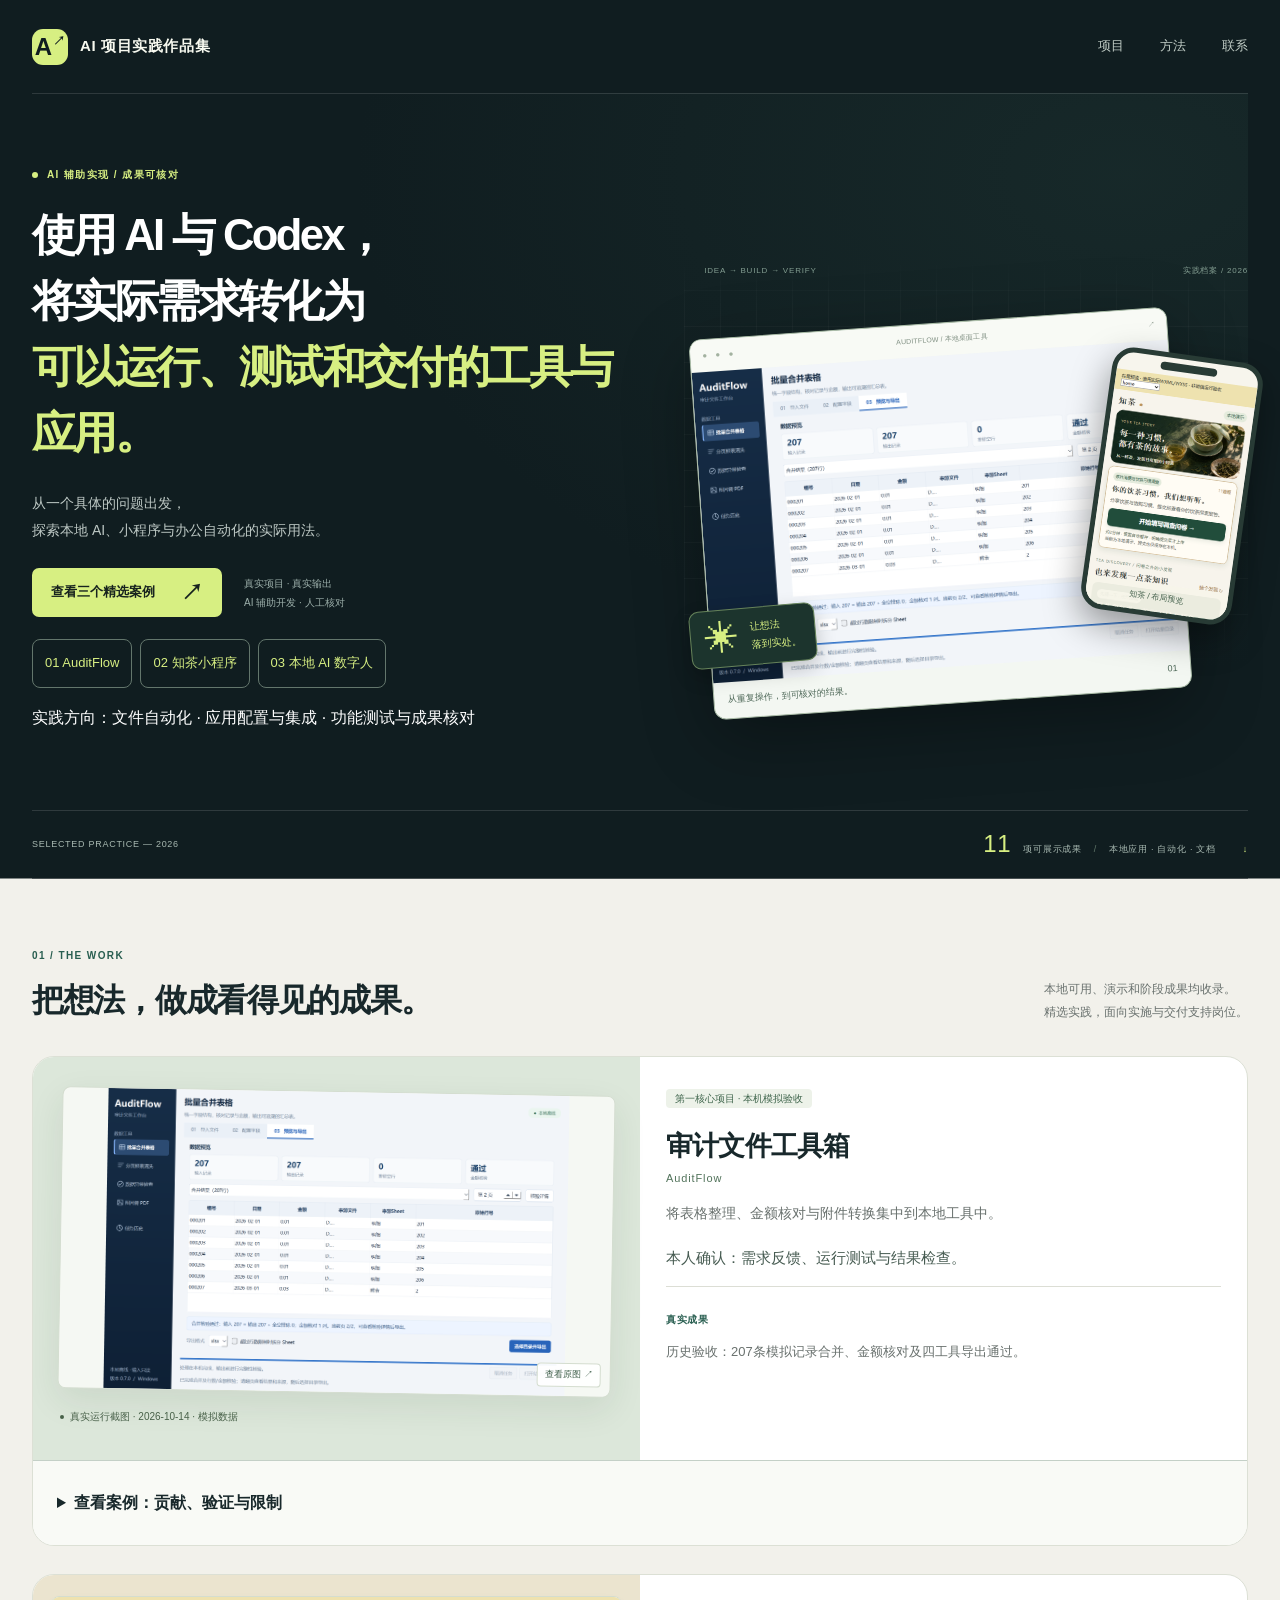
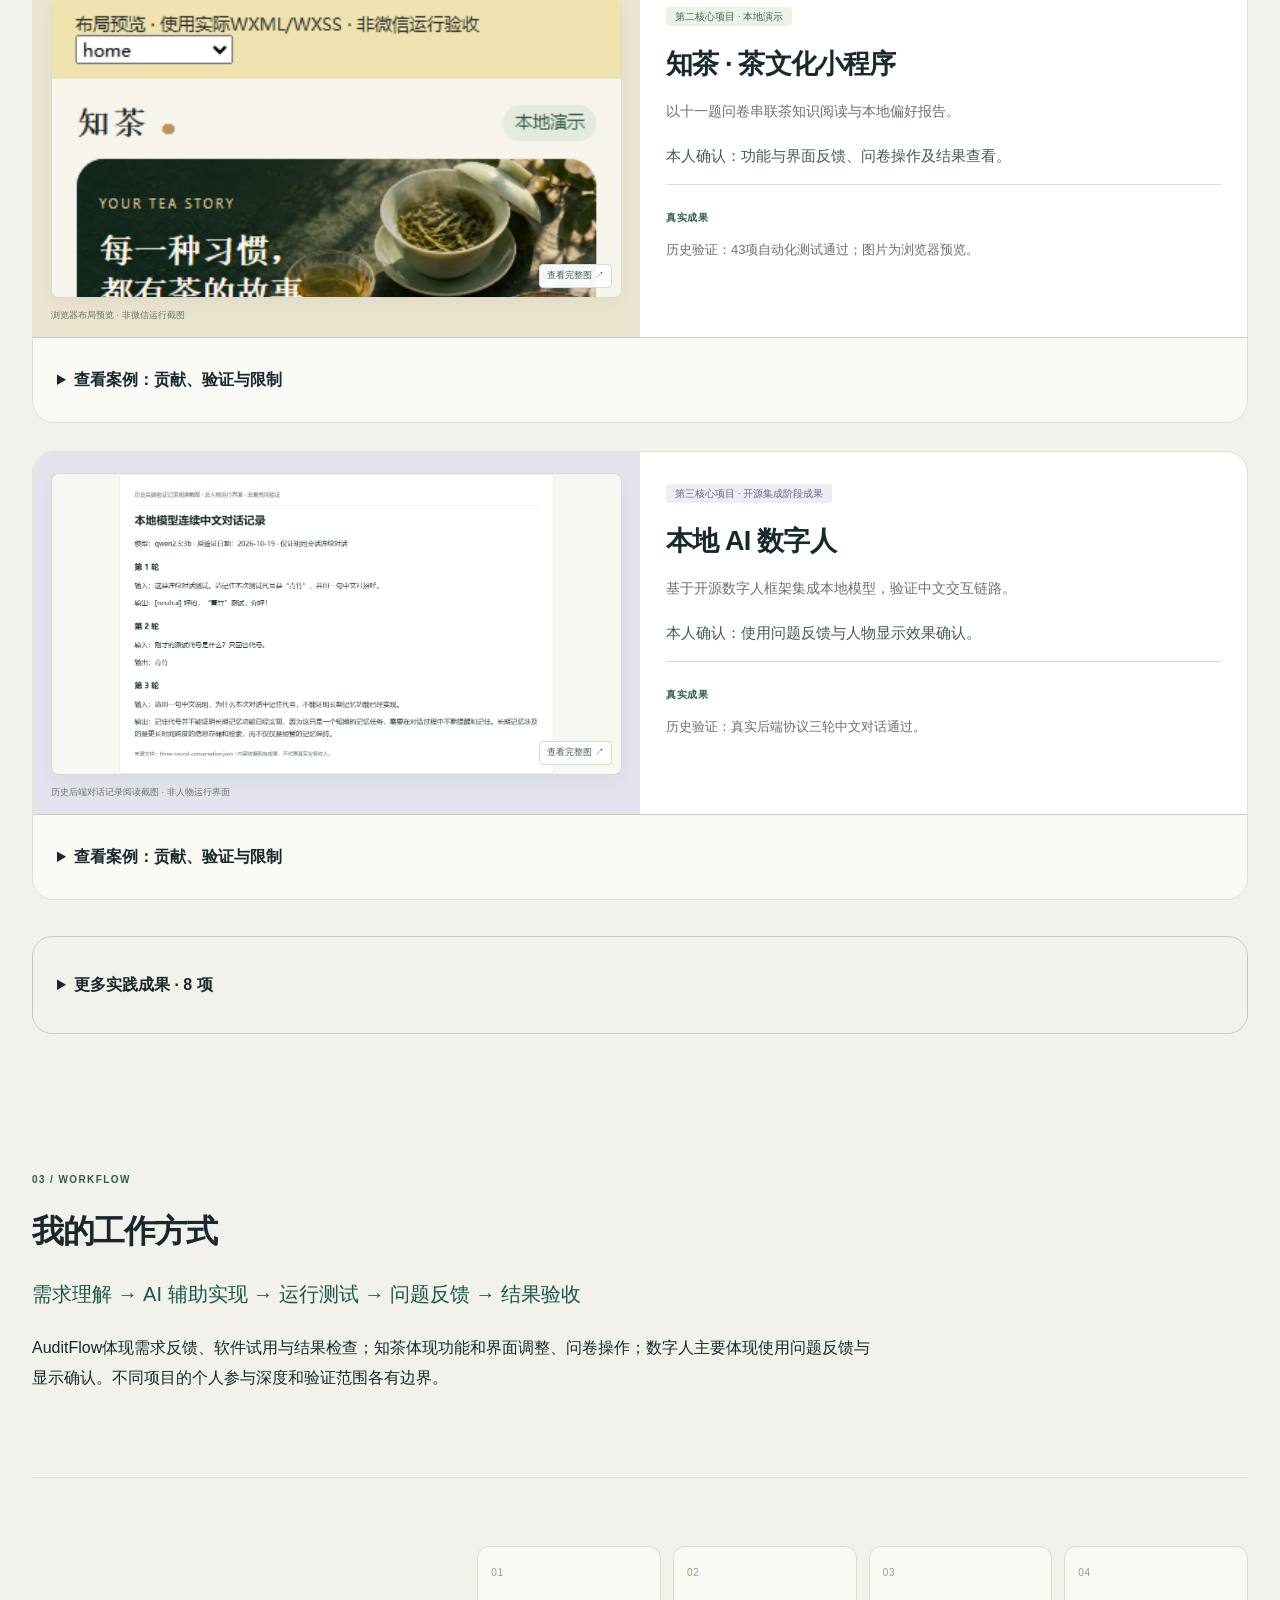
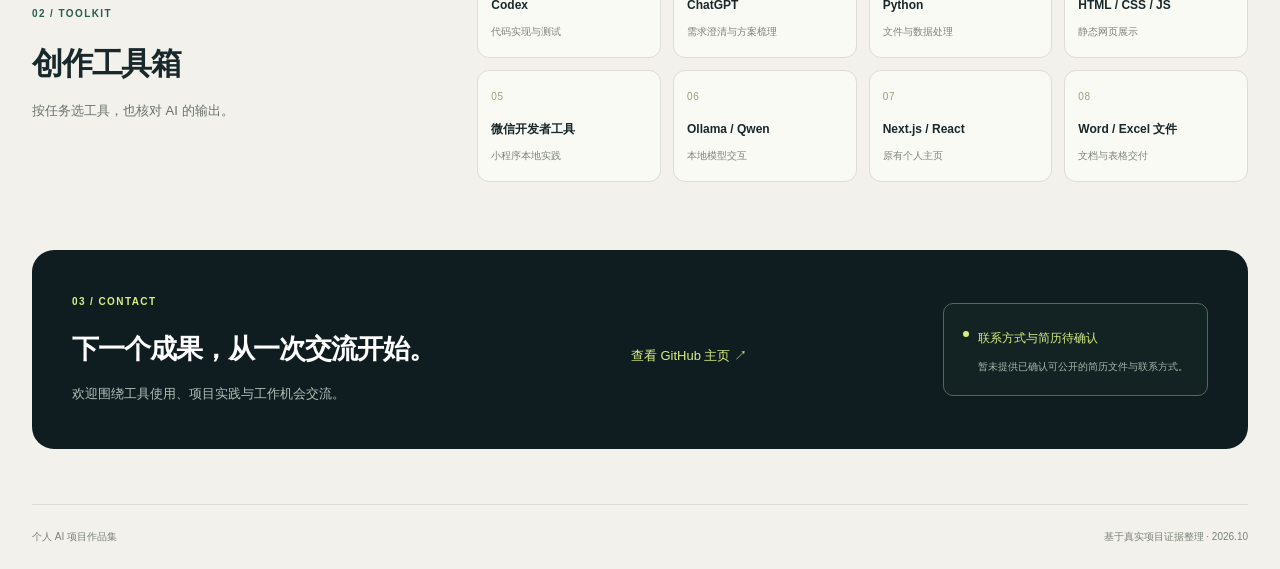
==== commit a6e294c1: "Publish reviewed V4 public assets and exclude internal material" ====
--- a/index.html
+++ b/index.html
@@ -3,16 +3,16 @@
 <head>
 <meta charset="utf-8"><meta name="viewport" content="width=device-width, initial-scale=1">
 <meta name="description" content="使用 AI 与 Codex，将实际需求转化为可以运行、测试和交付的工具与应用。展示本地AI交互、小程序、办公工具、模板和文档成果。">
-<meta name="color-scheme" content="light"><title>个人 AI 项目作品集</title>
+<meta name="color-scheme" content="light"><title>AI 项目实践作品集 · 实施与交付支持</title>
 <link rel="icon" href="data:image/svg+xml,%3Csvg xmlns='http://www.w3.org/2000/svg' viewBox='0 0 40 40'%3E%3Crect width='40' height='40' rx='12' fill='%23175848'/%3E%3Cpath d='M11 27l9-17 9 17M15 21h10' fill='none' stroke='white' stroke-width='3'/%3E%3C/svg%3E">
-<link rel="stylesheet" href="styles.css?v=3-local"><script src="main.js" defer></script>
-<meta property="og:title" content="AI 项目实践作品集"><meta property="og:description" content="三个精选实践：AuditFlow、知茶小程序与本地 AI 数字人。AI 辅助实现，成果与边界可核对。"><meta property="og:type" content="website"><meta property="og:url" content="https://gangan957.github.io/ai-project-portfolio/"></head>
+<link rel="stylesheet" href="styles.css?v=v4-safe-review"><script src="main.js?v=v4-safe-review" defer></script>
+<meta property="og:title" content="AI 项目实践作品集"><meta property="og:description" content="三个精选实践：AuditFlow、知茶小程序与本地 AI 数字人。AI 辅助实现，成果与边界可核对。"><meta property="og:type" content="website"><meta property="og:url" content="https://gangan957.github.io/ai-project-portfolio/"><meta name="portfolio-release" content="v4-safe-review-local"></head>
 <body>
 <a class="skip" href="#main">跳到正文</a>
-<header class="header wrap"><a class="brand" href="#intro" aria-label="个人 AI 项目作品集首页"><span class="brand-mark" aria-hidden="true">A<span>↗</span></span><span>AI 项目实践作品集</span></a><nav aria-label="主导航"><a href="#projects">项目</a><a href="#tools">工具</a><a href="#contact">联系</a></nav></header>
+<header class="header wrap"><a class="brand" href="#intro" aria-label="个人 AI 项目作品集首页"><span class="brand-mark" aria-hidden="true">A<span>↗</span></span><span>AI 项目实践作品集</span></a><nav aria-label="主导航"><a href="#projects">项目</a><a href="#method">方法</a><a href="#contact">联系</a></nav></header>
 <main id="main" class="wrap">
 <section class="hero" id="intro" aria-labelledby="intro-title">
-<div class="hero-grid"><div class="hero-copy"><div class="eyebrow"><span class="dot"></span> AI-ASSISTED / HUMAN-VERIFIED</div>
+<div class="hero-grid"><div class="hero-copy"><div class="eyebrow"><span class="dot"></span> AI 辅助实现 / 成果可核对</div>
 <h1 id="intro-title">使用 AI 与 Codex，<br>将实际需求转化为<br><span>可以运行、测试和交付的工具与应用。</span></h1>
 <p class="hero-description">从一个具体的问题出发，<br>探索本地 AI、小程序与办公自动化的实际用法。</p>
 <div class="hero-actions"><a class="primary" href="#projects">查看三个精选案例 <span aria-hidden="true">↗</span></a><span class="hero-small">真实项目 · 真实输出<br>AI 辅助开发 · 人工核对</span></div><div class="quick-links"><a href="#auditflow">01 AuditFlow</a><a href="#tea">02 知茶小程序</a><a href="#digital-human">03 本地 AI 数字人</a></div><p>实践方向：文件自动化 · 应用配置与集成 · 功能测试与成果核对</p></div>
@@ -20,12 +20,9 @@
 <div class="hero-meta"><span>SELECTED PRACTICE — 2026</span><span><strong>11</strong> 项可展示成果 <i>/</i> 本地应用 · 自动化 · 文档 <span class="meta-arrow" aria-hidden="true">↓</span></span></div>
 </section>
 <section id="projects" class="projects section" aria-labelledby="projects-title">
-<div class="section-head"><div><p class="eyebrow">01 / THE WORK</p><h2 id="projects-title">把想法，做成看得见的成果。</h2></div><p class="section-note">本地可用、演示和阶段成果均收录。<br>每项标明当前状态与验证边界。</p></div>
-<div class="selected-grid"><article class="project featured" id="auditflow">
-<div class="project-copy"><div class="card-top"><span class="pill">已完成并验证</span><span class="number">01</span><span class="pill">Windows 桌面工具</span></div><h3>审计文件工具箱 <span>AuditFlow</span></h3><p class="problem">解决多份表格汇总、分页报表整理和附件转换繁琐的问题。</p><ul class="features"><li>表格合并与金额核对</li><li>报表清洗与异常检查</li><li>图片转 PDF 与任务历史</li></ul><div class="result"><span class="result-label">已验证成果</span><p><strong>四项工具模拟导出通过。</strong>已交付便携版；清洗候选需人工确认，异常结果需复核，尚未进行真实业务验收。</p></div><p class="provenance">Project_002 · 本机 Windows 11 x64 验收</p></div>
-<figure class="project-visual"><a class="screenshot-link" href="auditflow.png" data-preview aria-label="放大 AuditFlow 真实运行截图"><img src="auditflow.png" width="1980" height="1290" alt="AuditFlow 0.7.0 真实运行界面：合并207条模拟记录，输入输出数量一致，金额核验通过。" fetchpriority="high"><span class="zoom-hint" aria-hidden="true">查看原图 ↗</span></a><figcaption><span class="dot"></span>真实运行截图 · 2026-10-14 · 模拟数据</figcaption></figure>
-<details class="case-details"><summary>查看案例：过程、证据与限制</summary><div class="case-body"><h4>项目背景</h4><p>解决多份表格汇总、分页报表整理和附件转换繁琐的问题。</p><h4>我的职责与 AI 分工</h4><p>使用 AI 与 Codex 推进项目实践。现有归档能核对成果与验证记录，但不足以逐项确认需求编写、代码修改及测试执行的个人分工，具体职责待核实；不视为全部代码独立手写。</p><h4>实现过程</h4><ol class="evidence-flow"><li>输入：原始模拟表格与图片</li><li>处理：合并、清洗、异常检查及转换</li><li>输出：导出文件与核对结果</li></ol><h4>工具与实现方式</h4><p>Python；Codex 辅助实现。AI 辅助实现与人工核对相结合；不代表企业客户商业交付。</p><h4>验证证据</h4><p>模拟表格合并界面显示207条记录；现有验收记录支持四项工具模拟导出。 本次重构仅核对已有作品集归档，未重跑原应用。</p><h4>当前限制</h4><p><strong>四项工具模拟导出通过。</strong>已交付便携版；清洗候选需人工确认，异常结果需复核，尚未进行真实业务验收。</p></div></details></article><article class="project featured-case" id="tea"><figure class="card-image"><a class="screenshot-link" href="tea-home.png" data-preview aria-label="放大知茶 · 茶文化小程序预览"><img src="tea-home.png" alt="浏览器布局预览 · 非微信运行截图" loading="lazy"><span class="zoom-hint">查看完整图 ↗</span></a><figcaption>浏览器布局预览 · 非微信运行截图</figcaption></figure><div class="project-copy"><div class="card-top"><span class="pill">可运行演示</span><span class="number">02</span><span class="pill">本地演示</span></div><h3>知茶 · 茶文化小程序</h3><p class="problem">让茶文化问卷、知识阅读和偏好报告集中在一个小程序中。</p><ul class="features"><li>十一题问卷与进度恢复</li><li>茶知识阅读、收藏和小测</li><li>本地报告及演示数据导出</li></ul><div class="result"><span class="result-label">当前成果与边界</span><p>已有本地功能与自动测试记录，旧版知识页获原生显示确认；新版导图、真机与云端仍待验证，未发布。</p></div><p class="provenance">Project_013 · 浏览器预览不等于微信验收</p></div><details class="case-details"><summary>查看案例：过程、证据与限制</summary><div class="case-body"><h4>项目背景</h4><p>让茶文化问卷、知识阅读和偏好报告集中在一个小程序中。</p><h4>我的职责与 AI 分工</h4><p>使用 AI 与 Codex 推进项目实践。现有归档能核对成果与验证记录，但不足以逐项确认需求编写、代码修改及测试执行的个人分工，具体职责待核实；不视为全部代码独立手写。</p><h4>实现过程</h4><ol class="evidence-flow"><li>输入：问卷回答与茶知识内容</li><li>处理：本地问卷、收藏与报告流程</li><li>输出：偏好报告及演示数据</li></ol><h4>工具与实现方式</h4><p>微信开发者工具；AI 辅助开发。AI 辅助实现与人工核对相结合；不代表企业客户商业交付。</p><h4>验证证据</h4><p>仓库归档有本地自动测试记录；此图只证明浏览器布局，非微信真机运行。 本次重构仅核对已有作品集归档，未重跑原应用。</p><h4>当前限制</h4><p>已有本地功能与自动测试记录，旧版知识页获原生显示确认；新版导图、真机与云端仍待验证，未发布。</p></div></details></article><article class="project featured-case" id="digital-human"><figure class="card-image"><a class="screenshot-link" href="digital-human-evidence.png" data-preview aria-label="放大项目成果图片"><img src="digital-human-evidence.png" alt="历史后端对话记录阅读截图 · 非人物运行界面" loading="lazy"><span class="zoom-hint">查看完整图 ↗</span></a><figcaption>历史后端对话记录阅读截图 · 非人物运行界面</figcaption></figure><div class="project-copy"><div class="card-top"><span class="pill">可运行演示</span><span class="number">03</span><span class="pill">阶段成果</span></div><h3>本地 AI 数字人</h3><p class="problem">探索可在本机运行的中文数字人交互，减少对付费接口的依赖。</p><ul class="features"><li>Live2D人物显示</li><li>本地模型连续中文对话</li><li>合成语音识别与回复链路</li></ul><div class="result"><span class="result-label">当前成果与边界</span><p>文字对话三轮通过，人物显示获人工确认；合成语音链路有通过记录，真实麦克风未验收，成长助手功能未完成。</p></div><p class="provenance">Project_014 · 基于 Open-LLM-VTuber 配置与集成</p></div><details class="case-details"><summary>查看案例：过程、证据与限制</summary><div class="case-body"><h4>项目背景</h4><p>探索可在本机运行的中文数字人交互，减少对付费接口的依赖。</p><h4>我的职责与 AI 分工</h4><p>使用 AI 与 Codex 推进项目实践。现有归档能核对成果与验证记录，但不足以逐项确认需求编写、代码修改及测试执行的个人分工，具体职责待核实；不视为全部代码独立手写。</p><h4>实现过程</h4><ol class="evidence-flow"><li>输入：中文文字或合成语音</li><li>处理：本地模型与开源数字人链路集成</li><li>输出：文字回复与合成语音链路记录</li></ol><h4>工具与实现方式</h4><p>Open-LLM-VTuber；Ollama / Qwen。基于开源项目配置与集成，不是从零开发底层系统。</p><h4>验证证据</h4><p>历史记录支持三轮文字对话；人物显示有人工确认记录，真实麦克风仍未验收。 本次重构仅核对已有作品集归档，未重跑原应用。</p><h4>当前限制</h4><p>文字对话三轮通过，人物显示获人工确认；合成语音链路有通过记录，真实麦克风未验收，成长助手功能未完成。</p></div></details></article></div><details class="more-work"><summary>更多实践成果 · 8 项</summary><p>其中7项来自同一父项目 Project_011，是演示、模板或研究文档，并非7个商业产品。</p><div class="practice-grid"><article class="practice" id="personal-site"><h3>个人求职主页</h3><p>把项目实践、能力方向和证据附件整理为便于浏览的网页。</p><span class="pill">已完成并验证</span><details><summary>查看详情与证据</summary><article class="project compact"><figure class="card-image"><a class="screenshot-link" href="personal-site-evidence.png" data-preview aria-label="放大项目成果图片"><img src="personal-site-evidence.png" alt="原主页构建产物 · 项目区浏览器截图" loading="lazy"><span class="zoom-hint">查看完整图 ↗</span></a><figcaption>原主页构建产物 · 项目区浏览器截图</figcaption></figure><div class="project-copy"><div class="card-top"><span class="number">04</span><span class="pill">本地网站</span></div><h3>个人求职主页</h3><p class="problem">把项目实践、能力方向和证据附件整理为便于浏览的网页。</p><ul class="features"><li>响应式项目与证据展示</li><li>深浅主题与键盘导航</li><li>模拟成果附件下载</li></ul><div class="result"><span class="result-label">当前成果与边界</span><p>已有本地构建、内容测试及十项浏览器测试通过记录；邮箱和正式简历仍待补充，未发布公网。</p></div><p class="provenance">Project_012 · 原有 Next.js 主页，本页独立保留</p></div></article></details></article><article class="practice" id="excel-cleaning"><h3>Excel 数据清洗演示</h3><p>将格式不一且有重复记录的模拟订单整理成统一表格。</p><span class="pill">可运行演示</span><details><summary>查看详情与证据</summary><article class="project compact"><figure class="card-image"><a class="screenshot-link" href="excel-output.png" data-preview aria-label="放大Excel 数据清洗演示预览"><img src="excel-output.png" alt="工作簿渲染图 · 模拟数据" loading="lazy"><span class="zoom-hint">查看完整图 ↗</span></a><figcaption>工作簿渲染图 · 模拟数据</figcaption></figure><div class="project-copy"><div class="card-top"><span class="number">05</span><span class="pill">模拟演示</span></div><h3>Excel 数据清洗演示</h3><p class="problem">将格式不一且有重复记录的模拟订单整理成统一表格。</p><ul class="features"><li>姓名、邮箱与日期标准化</li><li>按邮箱去重并保留数据类型</li><li>生成清洗结果和统计表</li></ul><div class="result"><span class="result-label">当前成果与边界</span><p>已有十一条输入整理为十条输出的记录；工作簿可解析并有渲染图，统计金额为模拟数据，不代表业务收入。</p></div><p class="provenance">Project_011 · 独立办公演示</p><div class="sample-links"><a href="excel-cleaned.xlsx" download>下载结果 XLSX ↗</a></div></div></article></details></article><article class="practice" id="batch"><h3>文件批量整理工具</h3><p>解决文件命名杂乱、手动分类重复的问题。</p><span class="pill">可运行演示</span><details><summary>查看详情与证据</summary><article class="project compact"><figure class="card-image"><a class="screenshot-link" href="batch-evidence.png" data-preview aria-label="放大项目成果图片"><img src="batch-evidence.png" alt="真实映射文件阅读截图 · 模拟文件 · 非工具界面" loading="lazy"><span class="zoom-hint">查看完整图 ↗</span></a><figcaption>真实映射文件阅读截图 · 模拟文件 · 非工具界面</figcaption></figure><div class="project-copy"><div class="card-top"><span class="number">06</span><span class="pill">模拟演示</span></div><h3>文件批量整理工具</h3><p class="problem">解决文件命名杂乱、手动分类重复的问题。</p><ul class="features"><li>执行前预览整理计划</li><li>按类型复制并统一编号</li><li>导出原名与新名映射</li></ul><div class="result"><span class="result-label">当前成果与边界</span><p>二十个模拟文件完整复制，逐项哈希一致；映射表包含全部文件，源文件保持不变，仅验证演示样本。</p></div><p class="provenance">Project_011 · 已在作品集副本复跑</p><div class="sample-links"><a href="file-mapping.csv" download>下载映射 CSV ↗</a></div></div></article></details></article><article class="practice" id="report"><h3>模拟订单报告工具</h3><p>解决手动汇总订单、重复编写统计报告的问题。</p><span class="pill">可运行演示</span><details><summary>查看详情与证据</summary><article class="project compact"><figure class="card-image"><a class="screenshot-link" href="report-evidence.png" data-preview aria-label="放大项目成果图片"><img src="report-evidence.png" alt="真实报告阅读截图 · 模拟订单 · 非工具界面" loading="lazy"><span class="zoom-hint">查看完整图 ↗</span></a><figcaption>真实报告阅读截图 · 模拟订单 · 非工具界面</figcaption></figure><div class="project-copy"><div class="card-top"><span class="number">07</span><span class="pill">模拟演示</span></div><h3>模拟订单报告工具</h3><p class="problem">解决手动汇总订单、重复编写统计报告的问题。</p><ul class="features"><li>读取CSV模拟订单</li><li>汇总金额与服务分布</li><li>生成Markdown报告</li></ul><div class="result"><span class="result-label">当前成果与边界</span><p>五条模拟订单生成报告，总额¥765.00，条数与金额经独立核算一致；数据仅用于演示，不代表真实收入。</p></div><p class="provenance">Project_011 · 已在作品集副本复跑</p><div class="sample-links"><a href="order-report.md" download>查看报告 Markdown ↗</a></div></div></article></details></article><article class="practice" id="folder-health"><h3>文件夹体检工具</h3><p>在整理文件前了解指定文件夹的数量、体积和类型分布。</p><span class="pill">已完成并验证</span><details><summary>查看详情与证据</summary><article class="project compact"><figure class="card-image"><a class="screenshot-link" href="folder-health-evidence.png" data-preview aria-label="放大项目成果图片"><img src="folder-health-evidence.png" alt="真实统计文件阅读截图 · 模拟文件 · 非工具界面" loading="lazy"><span class="zoom-hint">查看完整图 ↗</span></a><figcaption>真实统计文件阅读截图 · 模拟文件 · 非工具界面</figcaption></figure><div class="project-copy"><div class="card-top"><span class="number">08</span><span class="pill">本地工具</span></div><h3>文件夹体检工具</h3><p class="problem">在整理文件前了解指定文件夹的数量、体积和类型分布。</p><ul class="features"><li>只读统计指定文件夹</li><li>汇总文件数量与总字节数</li><li>导出各类文件数量CSV</li></ul><div class="result"><span class="result-label">当前成果与边界</span><p>本次在副本运行，五个模拟文件生成统计报告；不重命名、不移动或删除源文件，大型目录耗时仍需实测。</p></div><p class="provenance">Project_011 · 本次副本复跑通过</p><div class="sample-links"><a href="folder-report.csv" download>下载统计 CSV ↗</a></div></div></article></details></article><article class="practice" id="word-formatting"><h3>Word 自动排版演示</h3><p>把样式混乱的模拟办公文档整理成统一格式的可编辑文件。</p><span class="pill">已完成并验证</span><details><summary>查看详情与证据</summary><article class="project compact"><figure class="card-image"><a class="screenshot-link" href="word-formatting-evidence.png" data-preview aria-label="放大项目成果图片"><img src="word-formatting-evidence.png" alt="Microsoft Word 实际渲染页 · 模拟文档" loading="lazy"><span class="zoom-hint">查看完整图 ↗</span></a><figcaption>Microsoft Word 实际渲染页 · 模拟文档</figcaption></figure><div class="project-copy"><div class="card-top"><span class="number">09</span><span class="pill">成品文件 · 已渲染</span></div><h3>Word 自动排版演示</h3><p class="problem">把样式混乱的模拟办公文档整理成统一格式的可编辑文件。</p><ul class="features"><li>统一标题与正文样式</li><li>整理段落、页边距和表格</li><li>生成页码并保留输入文件</li></ul><div class="result"><span class="result-label">当前成果与边界</span><p>已有可解析的输入与输出DOCX；本次Word渲染并检查全一页，文字与表格可读，示例目标不代表实际节时成果。</p></div><p class="provenance">Project_011 · Word副本实际渲染，全1页已检查</p><div class="sample-links"><a href="word-formatted.docx" download>下载排版 DOCX ↗</a></div></div></article></details></article><article class="practice" id="business-workbooks"><h3>接单管理表格套件</h3><p>把服务报价、订单记录和收入汇总集中到可编辑表格中。</p><span class="pill">已完成并验证</span><details><summary>查看详情与证据</summary><article class="project compact"><figure class="card-image"><a class="screenshot-link" href="income-dashboard.png" data-preview aria-label="放大接单管理表格套件预览"><img src="income-dashboard.png" alt="收入看板渲染图 · 演示数据" loading="lazy"><span class="zoom-hint">查看完整图 ↗</span></a><figcaption>收入看板渲染图 · 演示数据</figcaption></figure><div class="project-copy"><div class="card-top"><span class="number">10</span><span class="pill">可用模板</span></div><h3>接单管理表格套件</h3><p class="problem">把服务报价、订单记录和收入汇总集中到可编辑表格中。</p><ul class="features"><li>报价计算器</li><li>订单管理表</li><li>收入看板与汇总</li></ul><div class="result"><span class="result-label">当前成果与边界</span><p>三份工作簿均存在且可解析；已有公式与全表渲染检查记录。数据为演示用途，价格和收入需要按实际情况填写。</p></div><p class="provenance">Project_011 · 三份模板合并为一项成果</p><div class="sample-links"><a href="quote-calculator.xlsx" download>报价表 ↗</a><a href="order-management.xlsx" download>订单表 ↗</a><a href="income-dashboard.xlsx" download>收入看板 ↗</a></div></div></article></details></article><article class="practice" id="research"><h3>AI 办公服务调研手册</h3><p>把分散的AI办公服务方向整理为可比较的行动资料。</p><span class="pill">待验证</span><details><summary>查看详情与证据</summary><article class="project compact"><figure class="card-image"><a class="screenshot-link" href="research-evidence.png" data-preview aria-label="放大项目成果图片"><img src="research-evidence.png" alt="真实文档阅读截图 · 未经市场验证" loading="lazy"><span class="zoom-hint">查看完整图 ↗</span></a><figcaption>真实文档阅读截图 · 未经市场验证</figcaption></figure><div class="project-copy"><div class="card-top"><span class="number">11</span><span class="pill">文档成果</span></div><h3>AI 办公服务调研手册</h3><p class="problem">把分散的AI办公服务方向整理为可比较的行动资料。</p><ul class="features"><li>五十个方向对比与排序</li><li>每项三十天行动步骤</li><li>需求、交付与风险边界</li></ul><div class="result"><span class="result-label">当前成果与边界</span><p>已有五十份文档与一千五百条日程的结构验证记录；属于研究和行动参考，市场验证未开始，不代表成交或收益。</p></div><p class="provenance">Project_011 · 研究文档，不是五十个已开发应用</p></div></article></details></article></div></details></section>
-<section id="method" class="section"><p class="eyebrow">03 / WORKFLOW</p><h2>我的工作方式</h2><p class="workflow">需求分析 → 方案设计 → AI 辅助实现 → 功能测试 → 问题修复 → 成果交付</p><p>以 AuditFlow 为例，归档展示了文件整理需求、四项工具、模拟导出核对和便携版成果。测试与修复是交付前的必要环节；各环节个人职责仍需补充过程材料，不能据此推断独立开发或商业交付经验。</p></section><section id="tools" class="tools section" aria-labelledby="tools-title"><div><p class="eyebrow">02 / TOOLKIT</p><h2 id="tools-title">创作工具箱</h2><p class="muted">按任务选工具，也核对 AI 的输出。</p></div><div class="tool-list"><div><strong>Codex</strong><span>代码实现与测试</span></div><div><strong>ChatGPT</strong><span>需求澄清与方案梳理</span></div><div><strong>Python</strong><span>文件与数据处理</span></div><div><strong>HTML / CSS / JS</strong><span>静态网页展示</span></div><div><strong>微信开发者工具</strong><span>小程序本地实践</span></div><div><strong>Ollama / Qwen</strong><span>本地模型交互</span></div><div><strong>Next.js / React</strong><span>原有个人主页</span></div><div><strong>Word / Excel 文件</strong><span>文档与表格交付</span></div></div></section>
+<div class="section-head"><div><p class="eyebrow">01 / THE WORK</p><h2 id="projects-title">把想法，做成看得见的成果。</h2></div><p class="section-note">本地可用、演示和阶段成果均收录。<br>精选实践，面向实施与交付支持岗位。</p></div>
+<div class="selected-grid"><article class="project v3-case" id="auditflow"><figure class="project-visual"><a class="screenshot-link" href="auditflow.png" data-preview aria-label="放大 AuditFlow 真实运行截图"><img src="auditflow.png" width="1980" height="1290" alt="AuditFlow 0.7.0 真实运行界面：合并207条模拟记录，输入输出数量一致，金额核验通过。" fetchpriority="high"><span class="zoom-hint" aria-hidden="true">查看原图 ↗</span></a><figcaption><span class="dot"></span>真实运行截图 · 2026-10-14 · 模拟数据</figcaption></figure><div class="project-copy"><span class="pill">第一核心项目 · 本机模拟验收</span><h3>审计文件工具箱 <span>AuditFlow</span></h3><p class="problem">将表格整理、金额核对与附件转换集中到本地工具中。</p><p class="contribution">本人确认：需求反馈、运行测试与结果检查。</p><div class="result"><span class="result-label">真实成果</span><p>历史验收：207条模拟记录合并、金额核对及四工具导出通过。</p></div></div><details class="case-details"><summary>查看案例：贡献、验证与限制</summary><div class="case-body"><h4>一句话介绍</h4><p>将表格整理、金额核对与附件转换集中到本地工具中。</p><h4>解决的问题</h4><p>解决多份文件汇总、重复整理与处理结果难追溯的问题。</p><h4>我的实际贡献</h4><p>参与需求梳理与功能迭代，确认使用模拟样本推进验证；查看 Codex 开发结果，亲自运行软件、测试功能、检查结果并反馈修改。</p><p class="evidence-source">证据类型：用户本人确认 · 2026-10-29；知茶入口调整/数字人反馈另有项目历史文档支持</p><h4>AI 与开源项目的作用</h4><p>借助 AI 与 Codex 辅助开发；不将代码描述为全部独立手写。表格、界面与PDF处理依赖相应开源库，具体逐段编码分工未核实。</p><h4>已实现的功能</h4><p>表格合并与金额核对、数据清洗与异常检查、图片转PDF、任务历史及Windows便携运行。</p><p class="evidence-source">证据类型：项目历史文档与当前源码支持；不证明每段代码作者</p><h4>真实验证结果</h4><p>历史便携版验收：207条模拟记录完成合并，金额5.10核对一致，四项工具导出检查通过。</p><p class="evidence-source">证据类型：历史测试结果支持 · 本轮未重跑原项目</p><h4>当前限制</h4><p>尚无真实企业审计业务验收证据；清洗候选及异常结果需人工复核。</p><a href="#projects">返回精选项目 ↑</a></div></details></article><article class="project v3-case" id="tea"><figure class="card-image"><a class="screenshot-link" href="tea-home.png" data-preview aria-label="放大知茶 · 茶文化小程序预览"><img src="tea-home.png" alt="浏览器布局预览 · 非微信运行截图" loading="lazy"><span class="zoom-hint">查看完整图 ↗</span></a><figcaption>浏览器布局预览 · 非微信运行截图</figcaption></figure><div class="project-copy"><span class="pill">第二核心项目 · 本地演示</span><h3>知茶 · 茶文化小程序</h3><p class="problem">以十一题问卷串联茶知识阅读与本地偏好报告。</p><p class="contribution">本人确认：功能与界面反馈、问卷操作及结果查看。</p><div class="result"><span class="result-label">真实成果</span><p>历史验证：43项自动化测试通过；图片为浏览器预览。</p></div></div><details class="case-details"><summary>查看案例：贡献、验证与限制</summary><div class="case-body"><h4>一句话介绍</h4><p>以十一题问卷串联茶知识阅读与本地偏好报告。</p><h4>解决的问题</h4><p>让问卷填写、内容阅读与偏好探索在一个流程中完成。</p><h4>我的实际贡献</h4><p>参与功能规划和界面需求调整，提出恢复问卷为首页主体及调整入口；亲自打开页面、操作问卷、查看结果并反馈修改意见。</p><p class="evidence-source">证据类型：用户本人确认 · 2026-10-29；知茶入口调整/数字人反馈另有项目历史文档支持</p><h4>AI 与开源项目的作用</h4><p>使用 AI 与 Codex 辅助页面和交互迭代；Canvas调用参考微信官方示例，具体代码作者范围未逐项核实。</p><h4>已实现的功能</h4><p>11题问卷、茶知识阅读、收藏与小测、本地偏好报告、页面交互与填写恢复。</p><p class="evidence-source">证据类型：项目历史文档与当前源码支持；不证明每段代码作者</p><h4>真实验证结果</h4><p>2026-10-13历史记录：43项自动化测试通过。这是自动测试结果，不代表本人手动执行43项测试。</p><p class="evidence-source">证据类型：历史测试结果支持 · 本轮未重跑原项目</p><h4>当前限制</h4><p>新版微信完整真机流程、Canvas导图及真实云端尚未验收，未正式上线微信小程序。</p><div class="evidence-gallery"><figure><a href="tea-survey-v4.png" data-preview><img src="tea-survey-v4.png" loading="lazy" alt="问卷操作布局预览 · 模拟选择 · 非微信真机"></a><figcaption>问卷操作布局预览 · 模拟选择 · 非微信真机</figcaption></figure><figure><a href="tea-report-v4.png" data-preview><img src="tea-report-v4.png" loading="lazy" alt="偏好报告布局预览 · 演示回答 · 非微信真机"></a><figcaption>偏好报告布局预览 · 演示回答 · 非微信真机</figcaption></figure></div><a href="#projects">返回精选项目 ↑</a></div></details></article><article class="project v3-case" id="digital-human"><figure class="card-image"><a class="screenshot-link" href="digital-human-evidence.png" data-preview aria-label="放大项目成果图片"><img src="digital-human-evidence.png" alt="历史后端对话记录阅读截图 · 非人物运行界面" loading="lazy"><span class="zoom-hint">查看完整图 ↗</span></a><figcaption>历史后端对话记录阅读截图 · 非人物运行界面</figcaption></figure><div class="project-copy"><span class="pill">第三核心项目 · 开源集成阶段成果</span><h3>本地 AI 数字人</h3><p class="problem">基于开源数字人框架集成本地模型，验证中文交互链路。</p><p class="contribution">本人确认：使用问题反馈与人物显示效果确认。</p><div class="result"><span class="result-label">真实成果</span><p>历史验证：真实后端协议三轮中文对话通过。</p></div></div><details class="case-details"><summary>查看案例：贡献、验证与限制</summary><div class="case-body"><h4>一句话介绍</h4><p>基于开源数字人框架集成本地模型，验证中文交互链路。</p><h4>解决的问题</h4><p>探索本机中文交互的部署与使用方式，反馈实际运行问题。</p><h4>我的实际贡献</h4><p>参与开源项目本地集成实践，主要负责使用问题反馈与人物界面确认；反馈普通浏览器无法打开，调整访问方式后确认网页与人物显示正常。</p><p class="evidence-source">证据类型：用户本人确认 · 2026-10-29；知茶入口调整/数字人反馈另有项目历史文档支持</p><h4>AI 与开源项目的作用</h4><p>Open-LLM-VTuber提供人物与交互框架，Ollama/Qwen提供模型推理。AI辅助集成与适配的逐段代码分工尚未核实，不属于底层框架或模型原创研发。</p><h4>已实现的功能</h4><p>Live2D人物显示、本地模型集成、中文文字对话后端链路及合成语音阶段验证。</p><p class="evidence-source">证据类型：项目历史文档与当前源码支持；不证明每段代码作者</p><h4>真实验证结果</h4><p>历史真实后端WebSocket协议三轮中文对话通过；人物显示有人工确认，合成语音记录不等于真人录音验收。</p><p class="evidence-source">证据类型：历史测试结果支持 · 本轮未重跑原项目</p><h4>当前限制</h4><p>真人麦克风和扬声器未验收；长期记忆、完整成长助手仍属规划。现图为记录阅读视图，不是人物运行截图。</p><a href="#projects">返回精选项目 ↑</a></div></details></article></div><details class="more-work"><summary>更多实践成果 · 8 项</summary><p>其中7项来自同一父项目 Project_011，是演示、模板或研究文档，并非7个商业产品。</p><div class="practice-grid"><article class="practice" id="personal-site"><h3>个人求职主页</h3><p>把项目实践、能力方向和证据附件整理为便于浏览的网页。</p><span class="pill">已完成并验证</span><details><summary>查看详情与证据</summary><article class="project compact"><figure class="card-image"><a class="screenshot-link" href="personal-site-evidence.png" data-preview aria-label="放大项目成果图片"><img src="personal-site-evidence.png" alt="原主页构建产物 · 项目区浏览器截图" loading="lazy"><span class="zoom-hint">查看完整图 ↗</span></a><figcaption>原主页构建产物 · 项目区浏览器截图</figcaption></figure><div class="project-copy"><div class="card-top"><span class="number">04</span><span class="pill">本地网站</span></div><h3>个人求职主页</h3><p class="problem">把项目实践、能力方向和证据附件整理为便于浏览的网页。</p><ul class="features"><li>响应式项目与证据展示</li><li>深浅主题与键盘导航</li><li>模拟成果附件下载</li></ul><div class="result"><span class="result-label">当前成果与边界</span><p>已有本地构建、内容测试及十项浏览器测试通过记录；邮箱和正式简历仍待补充，未发布公网。</p></div><p class="provenance">Project_012 · 原有 Next.js 主页，本页独立保留</p></div></article></details></article><article class="practice" id="excel-cleaning"><h3>Excel 数据清洗演示</h3><p>将格式不一且有重复记录的模拟订单整理成统一表格。</p><span class="pill">可运行演示</span><details><summary>查看详情与证据</summary><article class="project compact"><p class="provenance">公开数据预览已撤下：原模拟样例含姓名与手机号形态数据；待完成全量脱敏后再提供。</p><div class="project-copy"><div class="card-top"><span class="number">05</span><span class="pill">模拟演示</span></div><h3>Excel 数据清洗演示</h3><p class="problem">将格式不一且有重复记录的模拟订单整理成统一表格。</p><ul class="features"><li>姓名、邮箱与日期标准化</li><li>按邮箱去重并保留数据类型</li><li>生成清洗结果和统计表</li></ul><div class="result"><span class="result-label">当前成果与边界</span><p>已有十一条输入整理为十条输出的记录；工作簿可解析并有渲染图，统计金额为模拟数据，不代表业务收入。</p></div><p class="provenance">Project_011 · 独立办公演示</p></div></article></details></article><article class="practice" id="batch"><h3>文件批量整理工具</h3><p>解决文件命名杂乱、手动分类重复的问题。</p><span class="pill">可运行演示</span><details><summary>查看详情与证据</summary><article class="project compact"><figure class="card-image"><a class="screenshot-link" href="batch-evidence.png" data-preview aria-label="放大项目成果图片"><img src="batch-evidence.png" alt="真实映射文件阅读截图 · 模拟文件 · 非工具界面" loading="lazy"><span class="zoom-hint">查看完整图 ↗</span></a><figcaption>真实映射文件阅读截图 · 模拟文件 · 非工具界面</figcaption></figure><div class="project-copy"><div class="card-top"><span class="number">06</span><span class="pill">模拟演示</span></div><h3>文件批量整理工具</h3><p class="problem">解决文件命名杂乱、手动分类重复的问题。</p><ul class="features"><li>执行前预览整理计划</li><li>按类型复制并统一编号</li><li>导出原名与新名映射</li></ul><div class="result"><span class="result-label">当前成果与边界</span><p>二十个模拟文件完整复制，通过文件校验确认复制内容完整；映射表包含全部文件，源文件保持不变，仅验证演示样本。</p></div><p class="provenance">Project_011 · 已在作品集副本复跑</p><div class="sample-links"><a href="file-mapping.csv" download>下载映射 CSV ↗</a></div></div></article></details></article><article class="practice" id="report"><h3>模拟订单报告工具</h3><p>解决手动汇总订单、重复编写统计报告的问题。</p><span class="pill">可运行演示</span><details><summary>查看详情与证据</summary><article class="project compact"><figure class="card-image"><a class="screenshot-link" href="report-evidence.png" data-preview aria-label="放大项目成果图片"><img src="report-evidence.png" alt="真实报告阅读截图 · 模拟订单 · 非工具界面" loading="lazy"><span class="zoom-hint">查看完整图 ↗</span></a><figcaption>真实报告阅读截图 · 模拟订单 · 非工具界面</figcaption></figure><div class="project-copy"><div class="card-top"><span class="number">07</span><span class="pill">模拟演示</span></div><h3>模拟订单报告工具</h3><p class="problem">解决手动汇总订单、重复编写统计报告的问题。</p><ul class="features"><li>读取CSV模拟订单</li><li>汇总金额与服务分布</li><li>生成Markdown报告</li></ul><div class="result"><span class="result-label">当前成果与边界</span><p>五条模拟订单生成报告，总额¥765.00，条数与金额经独立核算一致；数据仅用于演示，不代表真实收入。</p></div><p class="provenance">Project_011 · 已在作品集副本复跑</p><div class="sample-links"><a href="order-report.md" download>查看报告 Markdown ↗</a></div></div></article></details></article><article class="practice" id="folder-health"><h3>文件夹体检工具</h3><p>在整理文件前了解指定文件夹的数量、体积和类型分布。</p><span class="pill">已完成并验证</span><details><summary>查看详情与证据</summary><article class="project compact"><figure class="card-image"><a class="screenshot-link" href="folder-health-evidence.png" data-preview aria-label="放大项目成果图片"><img src="folder-health-evidence.png" alt="真实统计文件阅读截图 · 模拟文件 · 非工具界面" loading="lazy"><span class="zoom-hint">查看完整图 ↗</span></a><figcaption>真实统计文件阅读截图 · 模拟文件 · 非工具界面</figcaption></figure><div class="project-copy"><div class="card-top"><span class="number">08</span><span class="pill">本地工具</span></div><h3>文件夹体检工具</h3><p class="problem">在整理文件前了解指定文件夹的数量、体积和类型分布。</p><ul class="features"><li>只读统计指定文件夹</li><li>汇总文件数量与总字节数</li><li>导出各类文件数量CSV</li></ul><div class="result"><span class="result-label">当前成果与边界</span><p>本次在副本运行，五个模拟文件生成统计报告；不重命名、不移动或删除源文件，大型目录耗时仍需实测。</p></div><p class="provenance">Project_011 · 本次副本复跑通过</p><div class="sample-links"><a href="folder-report.csv" download>下载统计 CSV ↗</a></div></div></article></details></article><article class="practice" id="word-formatting"><h3>Word 自动排版演示</h3><p>把样式混乱的模拟办公文档整理成统一格式的可编辑文件。</p><span class="pill">已完成并验证</span><details><summary>查看详情与证据</summary><article class="project compact"><figure class="card-image"><a class="screenshot-link" href="word-formatting-evidence.png" data-preview aria-label="放大项目成果图片"><img src="word-formatting-evidence.png" alt="Microsoft Word 实际渲染页 · 模拟文档" loading="lazy"><span class="zoom-hint">查看完整图 ↗</span></a><figcaption>Microsoft Word 实际渲染页 · 模拟文档</figcaption></figure><div class="project-copy"><div class="card-top"><span class="number">09</span><span class="pill">成品文件 · 已渲染</span></div><h3>Word 自动排版演示</h3><p class="problem">把样式混乱的模拟办公文档整理成统一格式的可编辑文件。</p><ul class="features"><li>统一标题与正文样式</li><li>整理段落、页边距和表格</li><li>生成页码并保留输入文件</li></ul><div class="result"><span class="result-label">当前成果与边界</span><p>已有可解析的输入与输出DOCX；本次Word渲染并检查全一页，文字与表格可读，示例目标不代表实际节时成果。</p></div><p class="provenance">Project_011 · Word副本实际渲染，全1页已检查</p><div class="sample-links"><a href="word-formatted.docx" download>下载排版 DOCX ↗</a></div></div></article></details></article><article class="practice" id="business-workbooks"><h3>接单管理表格套件</h3><p>把服务报价、订单记录和收入汇总集中到可编辑表格中。</p><span class="pill">已完成并验证</span><details><summary>查看详情与证据</summary><article class="project compact"><figure class="card-image"><a class="screenshot-link" href="income-dashboard.png" data-preview aria-label="放大接单管理表格套件预览"><img src="income-dashboard.png" alt="收入看板渲染图 · 演示数据" loading="lazy"><span class="zoom-hint">查看完整图 ↗</span></a><figcaption>收入看板渲染图 · 演示数据</figcaption></figure><div class="project-copy"><div class="card-top"><span class="number">10</span><span class="pill">可用模板</span></div><h3>接单管理表格套件</h3><p class="problem">把服务报价、订单记录和收入汇总集中到可编辑表格中。</p><ul class="features"><li>报价计算器</li><li>订单管理表</li><li>收入看板与汇总</li></ul><div class="result"><span class="result-label">当前成果与边界</span><p>三份工作簿均存在且可解析；已有公式与全表渲染检查记录。数据为演示用途，价格和收入需要按实际情况填写。</p></div><p class="provenance">Project_011 · 三份模板合并为一项成果</p><div class="sample-links"><a href="quote-calculator.xlsx" download>报价表 ↗</a><a href="order-management.xlsx" download>订单表 ↗</a><a href="income-dashboard.xlsx" download>收入看板 ↗</a></div></div></article></details></article><article class="practice" id="research"><h3>AI 办公服务调研手册</h3><p>把分散的AI办公服务方向整理为可比较的行动资料。</p><span class="pill">待验证</span><details><summary>查看详情与证据</summary><article class="project compact"><figure class="card-image"><a class="screenshot-link" href="research-evidence.png" data-preview aria-label="放大项目成果图片"><img src="research-evidence.png" alt="真实文档阅读截图 · 未经市场验证" loading="lazy"><span class="zoom-hint">查看完整图 ↗</span></a><figcaption>真实文档阅读截图 · 未经市场验证</figcaption></figure><div class="project-copy"><div class="card-top"><span class="number">11</span><span class="pill">文档成果</span></div><h3>AI 办公服务调研手册</h3><p class="problem">把分散的AI办公服务方向整理为可比较的行动资料。</p><ul class="features"><li>五十个方向对比与排序</li><li>每项三十天行动步骤</li><li>需求、交付与风险边界</li></ul><div class="result"><span class="result-label">当前成果与边界</span><p>已有五十份文档与一千五百条日程的结构验证记录；属于研究和行动参考，市场验证未开始，不代表成交或收益。</p></div><p class="provenance">Project_011 · 研究文档，不是五十个已开发应用</p></div></article></details></article></div></details></section>
+<section id="method" class="section"><p class="eyebrow">03 / WORKFLOW</p><h2>我的工作方式</h2><p class="workflow">需求理解 → AI 辅助实现 → 运行测试 → 问题反馈 → 结果验收</p><p>AuditFlow体现需求反馈、软件试用与结果检查；知茶体现功能和界面调整、问卷操作；数字人主要体现使用问题反馈与显示确认。不同项目的个人参与深度和验证范围各有边界。</p></section><section id="tools" class="tools section" aria-labelledby="tools-title"><div><p class="eyebrow">02 / TOOLKIT</p><h2 id="tools-title">创作工具箱</h2><p class="muted">按任务选工具，也核对 AI 的输出。</p></div><div class="tool-list"><div><strong>Codex</strong><span>代码实现与测试</span></div><div><strong>ChatGPT</strong><span>需求澄清与方案梳理</span></div><div><strong>Python</strong><span>文件与数据处理</span></div><div><strong>HTML / CSS / JS</strong><span>静态网页展示</span></div><div><strong>微信开发者工具</strong><span>小程序本地实践</span></div><div><strong>Ollama / Qwen</strong><span>本地模型交互</span></div><div><strong>Next.js / React</strong><span>原有个人主页</span></div><div><strong>Word / Excel 文件</strong><span>文档与表格交付</span></div></div></section>
 <section id="contact" class="contact section" aria-labelledby="contact-title"><div><p class="eyebrow">03 / CONTACT</p><h2 id="contact-title">下一个成果，从一次交流开始。</h2><p>欢迎围绕工具使用、项目实践与工作机会交流。</p></div><p><a href="https://github.com/gangan957" target="_blank" rel="noopener noreferrer">查看 GitHub 主页 ↗</a></p><div class="contact-slot"><span class="dot"></span><div><strong>联系方式与简历待确认</strong><span>暂未提供已确认可公开的简历文件与联系方式。</span></div></div></section>
 </main>
 <footer class="wrap footer"><span>个人 AI 项目作品集</span><span>基于真实项目证据整理 · 2026.10</span></footer>
--- a/styles.css
+++ b/styles.css
@@ -13,3 +13,10 @@
 /* Professional information hierarchy; existing palette and screenshots retained. */
 .quick-links{display:flex;flex-wrap:wrap;gap:8px;margin-top:22px}.quick-links a{border:1px solid #63766c;border-radius:8px;padding:12px;color:#d7ef82;font-size:13px}.selected-grid{display:grid;gap:28px}.featured-case{display:grid;grid-template-columns:1fr 1fr;overflow:hidden}.featured-case .card-image{margin:0;min-width:0}.featured-case .card-image img{height:340px;object-fit:contain}.case-details{grid-column:1/-1;border-top:1px solid #c4d0c7;padding:18px 24px;background:#f9faf6}.case-body{max-width:900px;padding-top:12px}.case-body h4{margin:20px 0 6px}.case-body p,.case-body li{font-size:15px;line-height:1.85}.more-work{margin-top:36px;padding:24px;border:1px solid #becdc2;border-radius:20px}.practice-grid{display:grid;grid-template-columns:1fr 1fr;gap:16px;margin-top:24px}.practice{padding:20px;border:1px solid #ccd6ce;border-radius:14px;min-width:0}.practice h3{font-size:20px}.practice p{font-size:15px;line-height:1.8}.practice details{margin-top:12px}.practice .project{margin-top:16px}.workflow{font-size:20px;line-height:2;color:#175848}summary{cursor:pointer;min-height:44px;padding:10px 0;font-weight:650}summary:focus-visible,a:focus-visible{outline:3px solid #688a22;outline-offset:4px}#method p{max-width:850px;line-height:1.9}.contact a{color:#d7ef82;display:inline-block;padding:12px 0}.evidence-flow{padding-left:24px} .hero-copy h1{font-size:clamp(27px,3.4vw,46px)}
 @media(max-width:700px){.featured-case,.practice-grid{grid-template-columns:1fr}.featured-case .card-image img{height:280px}.case-details{padding:16px}.more-work{padding:16px}.practice{padding:16px}.quick-links a{flex:1;min-width:120px}.header nav a{min-height:44px;display:inline-flex;align-items:center}.hero-copy h1{font-size:clamp(25px,6.3vw,36px)}}
+
+/* V3: concise cards, readable evidence crops, existing visual language. */
+.v3-case{display:grid;grid-template-columns:minmax(0,1fr) minmax(0,1fr);overflow:hidden}.v3-case figure{margin:0;background:#dce7da;min-width:0}.v3-case figure img{width:100%;height:300px;object-fit:contain}.v3-case .project-copy{padding:26px}.v3-case h3{font-size:27px;margin:15px 0}.contribution{font-size:15px;line-height:1.8;color:#455a50}.v3-case .result{margin-top:15px}.v3-case .case-body>a{display:inline-block;min-height:44px;padding:12px 0}.v3-case#tea figure img{object-fit:cover;object-position:top}.case-body h4{font-size:17px} .case-body a{color:#175848}
+@media(max-width:700px){.v3-case{grid-template-columns:1fr}.v3-case figure img{height:210px}.v3-case .project-copy{padding:20px}.v3-case h3{font-size:24px}.hero-description{font-size:16px}.case-body p{font-size:16px}.v3-case figcaption{font-size:12px}}
+
+/* V4 evidence additions; palette and interactions unchanged. */
+.evidence-source{font-size:13px!important;color:#52675b;border-left:2px solid #9aae75;padding-left:10px}.evidence-gallery{display:grid;grid-template-columns:1fr 1fr;gap:16px;margin:20px 0}.evidence-gallery figure{margin:0;min-width:0}.evidence-gallery figure img{height:230px!important;object-fit:contain!important;background:#f4f1e9}.evidence-gallery figcaption{font-size:13px;line-height:1.7}@media(max-width:430px){.evidence-gallery{grid-template-columns:1fr}.evidence-gallery figure img{height:270px!important}}
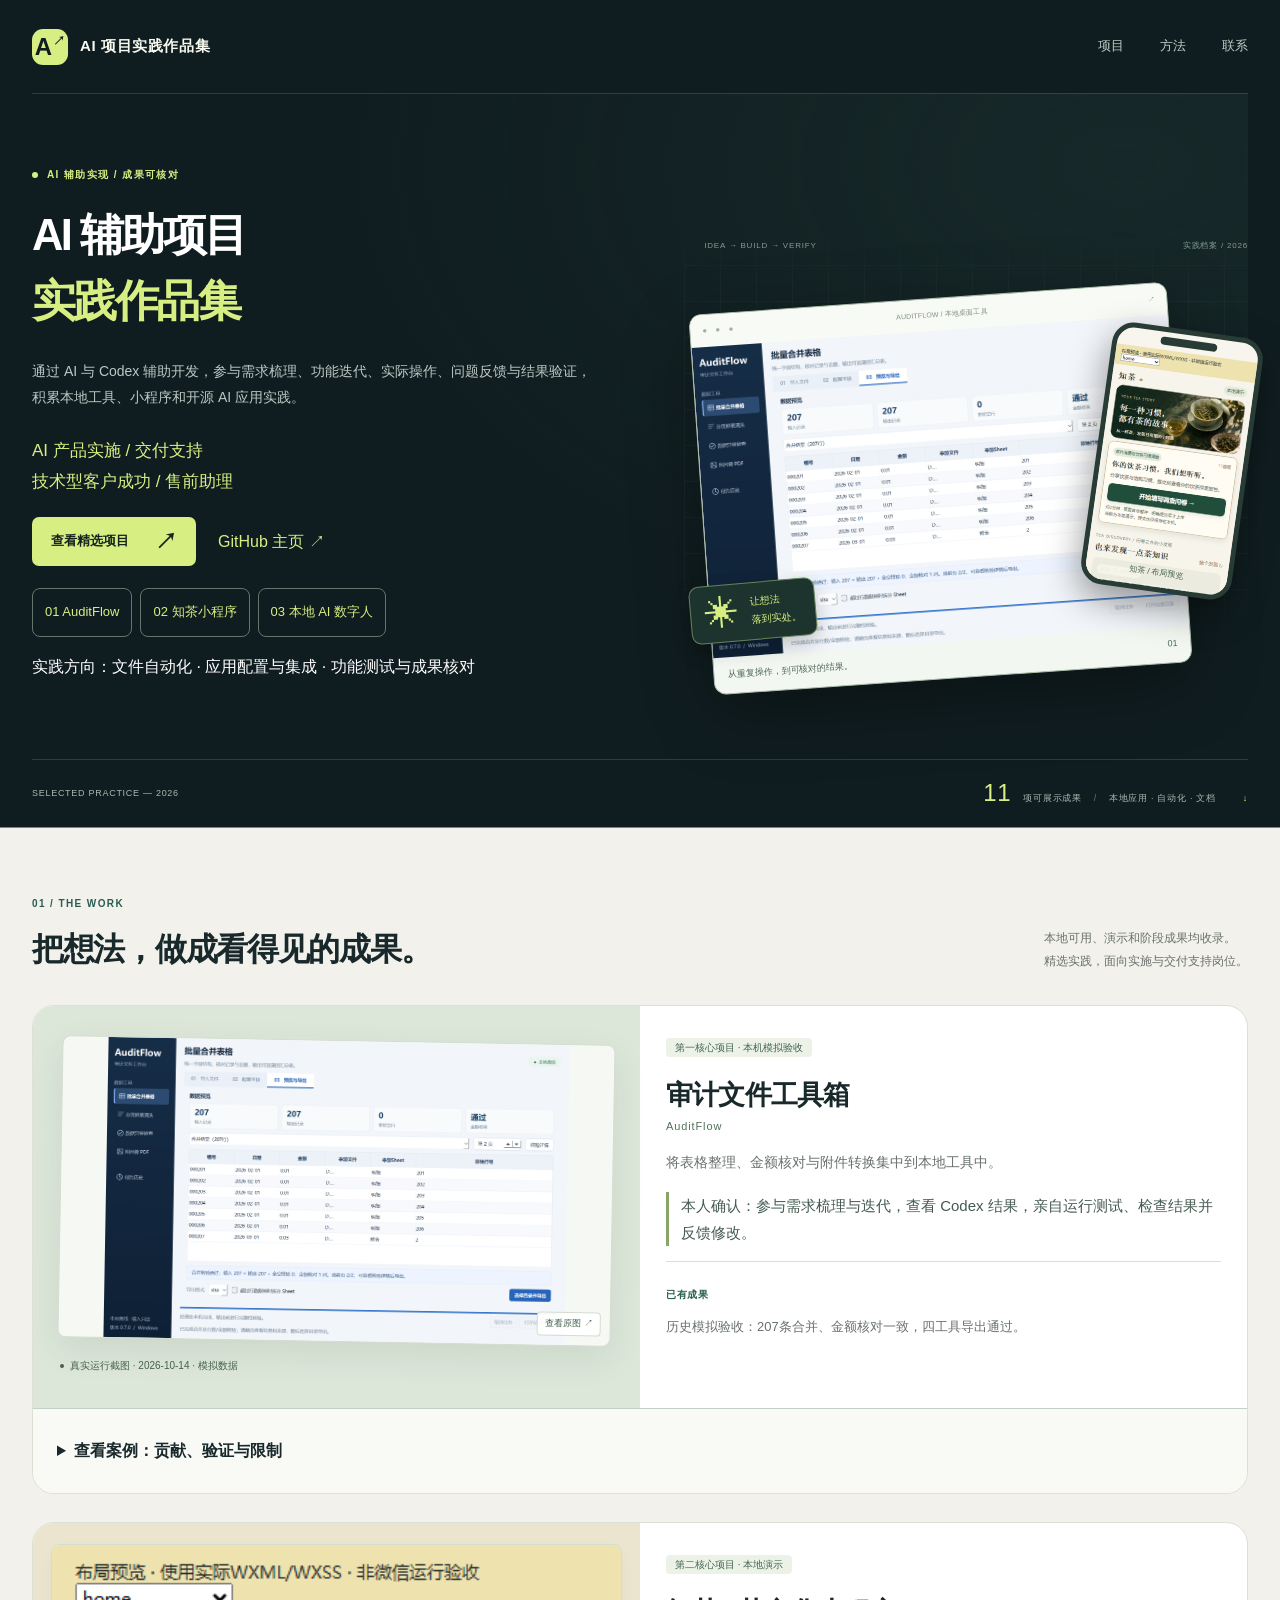
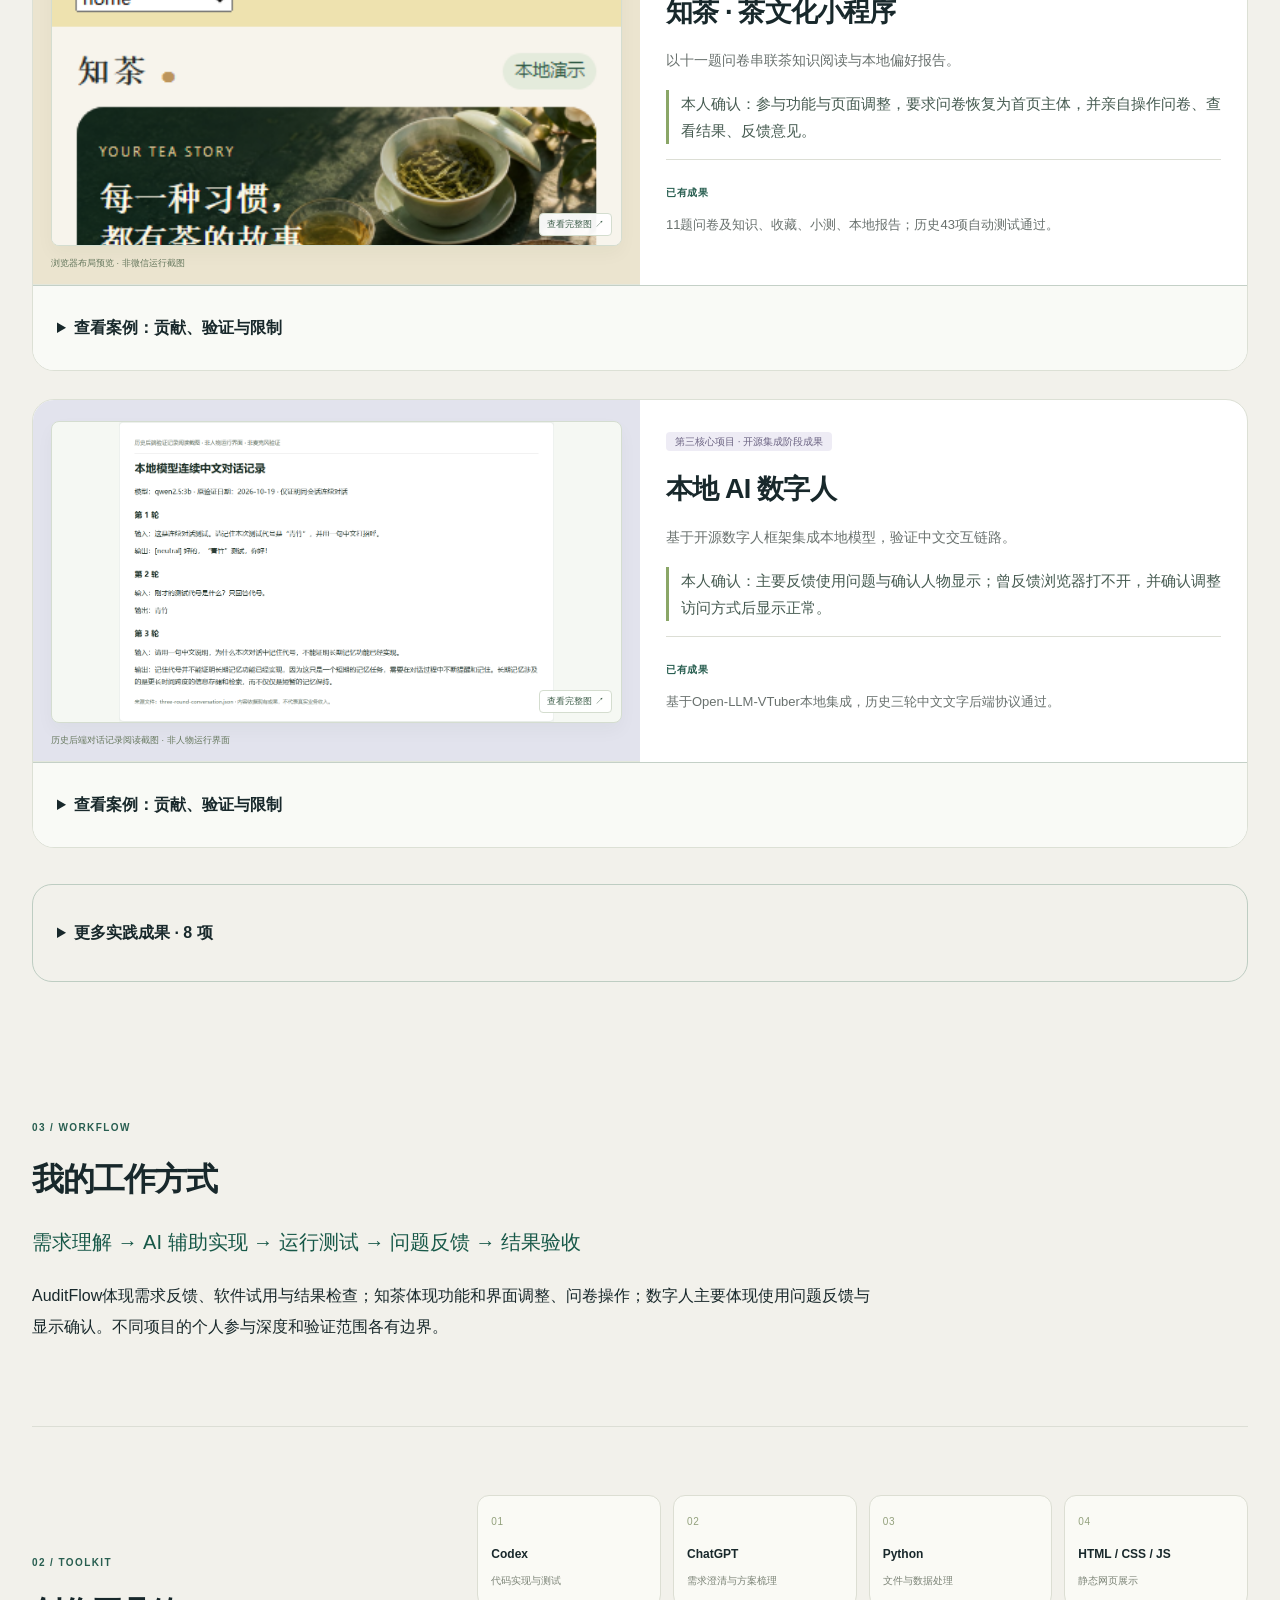
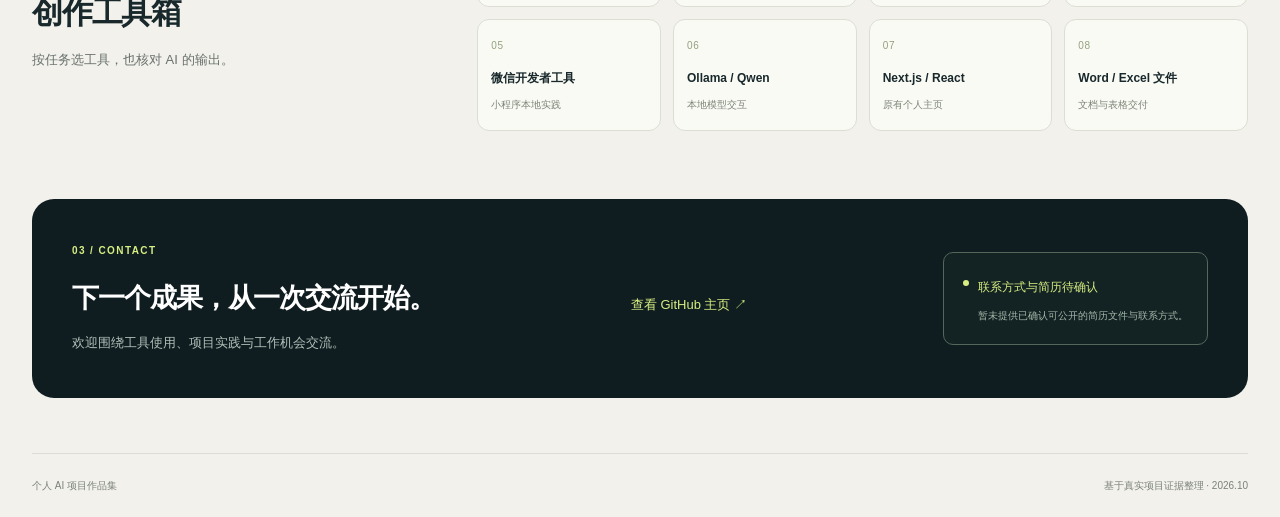
==== commit 789107e7: "Publish reviewed V5 recruitment portfolio" ====
--- a/index.html
+++ b/index.html
@@ -5,23 +5,23 @@
 <meta name="description" content="使用 AI 与 Codex，将实际需求转化为可以运行、测试和交付的工具与应用。展示本地AI交互、小程序、办公工具、模板和文档成果。">
 <meta name="color-scheme" content="light"><title>AI 项目实践作品集 · 实施与交付支持</title>
 <link rel="icon" href="data:image/svg+xml,%3Csvg xmlns='http://www.w3.org/2000/svg' viewBox='0 0 40 40'%3E%3Crect width='40' height='40' rx='12' fill='%23175848'/%3E%3Cpath d='M11 27l9-17 9 17M15 21h10' fill='none' stroke='white' stroke-width='3'/%3E%3C/svg%3E">
-<link rel="stylesheet" href="styles.css?v=v4-safe-review"><script src="main.js?v=v4-safe-review" defer></script>
-<meta property="og:title" content="AI 项目实践作品集"><meta property="og:description" content="三个精选实践：AuditFlow、知茶小程序与本地 AI 数字人。AI 辅助实现，成果与边界可核对。"><meta property="og:type" content="website"><meta property="og:url" content="https://gangan957.github.io/ai-project-portfolio/"><meta name="portfolio-release" content="v4-safe-review-local"></head>
+<link rel="stylesheet" href="styles.css?v=v5-review"><script src="main.js?v=v5-review" defer></script>
+<meta property="og:title" content="AI 项目实践作品集"><meta property="og:description" content="三个精选实践：AuditFlow、知茶小程序与本地 AI 数字人。AI 辅助实现，成果与边界可核对。"><meta property="og:type" content="website"><meta property="og:url" content="https://gangan957.github.io/ai-project-portfolio/"><meta name="portfolio-release" content="v5-review-local"></head>
 <body>
 <a class="skip" href="#main">跳到正文</a>
 <header class="header wrap"><a class="brand" href="#intro" aria-label="个人 AI 项目作品集首页"><span class="brand-mark" aria-hidden="true">A<span>↗</span></span><span>AI 项目实践作品集</span></a><nav aria-label="主导航"><a href="#projects">项目</a><a href="#method">方法</a><a href="#contact">联系</a></nav></header>
 <main id="main" class="wrap">
 <section class="hero" id="intro" aria-labelledby="intro-title">
 <div class="hero-grid"><div class="hero-copy"><div class="eyebrow"><span class="dot"></span> AI 辅助实现 / 成果可核对</div>
-<h1 id="intro-title">使用 AI 与 Codex，<br>将实际需求转化为<br><span>可以运行、测试和交付的工具与应用。</span></h1>
-<p class="hero-description">从一个具体的问题出发，<br>探索本地 AI、小程序与办公自动化的实际用法。</p>
-<div class="hero-actions"><a class="primary" href="#projects">查看三个精选案例 <span aria-hidden="true">↗</span></a><span class="hero-small">真实项目 · 真实输出<br>AI 辅助开发 · 人工核对</span></div><div class="quick-links"><a href="#auditflow">01 AuditFlow</a><a href="#tea">02 知茶小程序</a><a href="#digital-human">03 本地 AI 数字人</a></div><p>实践方向：文件自动化 · 应用配置与集成 · 功能测试与成果核对</p></div>
+<h1 id="intro-title">AI 辅助项目<br><span>实践作品集</span></h1>
+<p class="hero-description">通过 AI 与 Codex 辅助开发，参与需求梳理、功能迭代、实际操作、问题反馈与结果验证，积累本地工具、小程序和开源 AI 应用实践。</p><p class="role-direction">AI 产品实施 / 交付支持<br>技术型客户成功 / 售前助理</p>
+<div class="hero-actions"><a class="primary" href="#projects">查看精选项目 <span aria-hidden="true">↗</span></a><a class="hero-github" href="https://github.com/gangan957" target="_blank" rel="noopener noreferrer">GitHub 主页 ↗</a></div><div class="quick-links"><a href="#auditflow">01 AuditFlow</a><a href="#tea">02 知茶小程序</a><a href="#digital-human">03 本地 AI 数字人</a></div><p>实践方向：文件自动化 · 应用配置与集成 · 功能测试与成果核对</p></div>
 <div class="hero-art" aria-label="已有项目的真实截图与预览组合"><div class="art-grid" aria-hidden="true"></div><div class="art-heading"><span>IDEA → BUILD → VERIFY</span><span>实践档案 / 2026</span></div><a class="art-desktop" href="#auditflow"><div class="window-top"><span>● ● ●</span><span>AUDITFLOW / 本地桌面工具</span><span>↗</span></div><img src="auditflow.png" alt="AuditFlow真实运行截图，展示模拟表格合并结果"><div class="art-bottom"><span>从重复操作，到可核对的结果。</span><span>01</span></div></a><a class="art-phone" href="#tea"><div class="phone-notch"></div><img src="tea-home.png" alt="知茶小程序的浏览器布局预览，非微信运行截图"><span>知茶 / 布局预览</span></a><div class="art-stamp"><span aria-hidden="true">✳</span><div>让想法<br><strong>落到实处。</strong></div></div></div></div>
 <div class="hero-meta"><span>SELECTED PRACTICE — 2026</span><span><strong>11</strong> 项可展示成果 <i>/</i> 本地应用 · 自动化 · 文档 <span class="meta-arrow" aria-hidden="true">↓</span></span></div>
 </section>
 <section id="projects" class="projects section" aria-labelledby="projects-title">
 <div class="section-head"><div><p class="eyebrow">01 / THE WORK</p><h2 id="projects-title">把想法，做成看得见的成果。</h2></div><p class="section-note">本地可用、演示和阶段成果均收录。<br>精选实践，面向实施与交付支持岗位。</p></div>
-<div class="selected-grid"><article class="project v3-case" id="auditflow"><figure class="project-visual"><a class="screenshot-link" href="auditflow.png" data-preview aria-label="放大 AuditFlow 真实运行截图"><img src="auditflow.png" width="1980" height="1290" alt="AuditFlow 0.7.0 真实运行界面：合并207条模拟记录，输入输出数量一致，金额核验通过。" fetchpriority="high"><span class="zoom-hint" aria-hidden="true">查看原图 ↗</span></a><figcaption><span class="dot"></span>真实运行截图 · 2026-10-14 · 模拟数据</figcaption></figure><div class="project-copy"><span class="pill">第一核心项目 · 本机模拟验收</span><h3>审计文件工具箱 <span>AuditFlow</span></h3><p class="problem">将表格整理、金额核对与附件转换集中到本地工具中。</p><p class="contribution">本人确认：需求反馈、运行测试与结果检查。</p><div class="result"><span class="result-label">真实成果</span><p>历史验收：207条模拟记录合并、金额核对及四工具导出通过。</p></div></div><details class="case-details"><summary>查看案例：贡献、验证与限制</summary><div class="case-body"><h4>一句话介绍</h4><p>将表格整理、金额核对与附件转换集中到本地工具中。</p><h4>解决的问题</h4><p>解决多份文件汇总、重复整理与处理结果难追溯的问题。</p><h4>我的实际贡献</h4><p>参与需求梳理与功能迭代，确认使用模拟样本推进验证；查看 Codex 开发结果，亲自运行软件、测试功能、检查结果并反馈修改。</p><p class="evidence-source">证据类型：用户本人确认 · 2026-10-29；知茶入口调整/数字人反馈另有项目历史文档支持</p><h4>AI 与开源项目的作用</h4><p>借助 AI 与 Codex 辅助开发；不将代码描述为全部独立手写。表格、界面与PDF处理依赖相应开源库，具体逐段编码分工未核实。</p><h4>已实现的功能</h4><p>表格合并与金额核对、数据清洗与异常检查、图片转PDF、任务历史及Windows便携运行。</p><p class="evidence-source">证据类型：项目历史文档与当前源码支持；不证明每段代码作者</p><h4>真实验证结果</h4><p>历史便携版验收：207条模拟记录完成合并，金额5.10核对一致，四项工具导出检查通过。</p><p class="evidence-source">证据类型：历史测试结果支持 · 本轮未重跑原项目</p><h4>当前限制</h4><p>尚无真实企业审计业务验收证据；清洗候选及异常结果需人工复核。</p><a href="#projects">返回精选项目 ↑</a></div></details></article><article class="project v3-case" id="tea"><figure class="card-image"><a class="screenshot-link" href="tea-home.png" data-preview aria-label="放大知茶 · 茶文化小程序预览"><img src="tea-home.png" alt="浏览器布局预览 · 非微信运行截图" loading="lazy"><span class="zoom-hint">查看完整图 ↗</span></a><figcaption>浏览器布局预览 · 非微信运行截图</figcaption></figure><div class="project-copy"><span class="pill">第二核心项目 · 本地演示</span><h3>知茶 · 茶文化小程序</h3><p class="problem">以十一题问卷串联茶知识阅读与本地偏好报告。</p><p class="contribution">本人确认：功能与界面反馈、问卷操作及结果查看。</p><div class="result"><span class="result-label">真实成果</span><p>历史验证：43项自动化测试通过；图片为浏览器预览。</p></div></div><details class="case-details"><summary>查看案例：贡献、验证与限制</summary><div class="case-body"><h4>一句话介绍</h4><p>以十一题问卷串联茶知识阅读与本地偏好报告。</p><h4>解决的问题</h4><p>让问卷填写、内容阅读与偏好探索在一个流程中完成。</p><h4>我的实际贡献</h4><p>参与功能规划和界面需求调整，提出恢复问卷为首页主体及调整入口；亲自打开页面、操作问卷、查看结果并反馈修改意见。</p><p class="evidence-source">证据类型：用户本人确认 · 2026-10-29；知茶入口调整/数字人反馈另有项目历史文档支持</p><h4>AI 与开源项目的作用</h4><p>使用 AI 与 Codex 辅助页面和交互迭代；Canvas调用参考微信官方示例，具体代码作者范围未逐项核实。</p><h4>已实现的功能</h4><p>11题问卷、茶知识阅读、收藏与小测、本地偏好报告、页面交互与填写恢复。</p><p class="evidence-source">证据类型：项目历史文档与当前源码支持；不证明每段代码作者</p><h4>真实验证结果</h4><p>2026-10-13历史记录：43项自动化测试通过。这是自动测试结果，不代表本人手动执行43项测试。</p><p class="evidence-source">证据类型：历史测试结果支持 · 本轮未重跑原项目</p><h4>当前限制</h4><p>新版微信完整真机流程、Canvas导图及真实云端尚未验收，未正式上线微信小程序。</p><div class="evidence-gallery"><figure><a href="tea-survey-v4.png" data-preview><img src="tea-survey-v4.png" loading="lazy" alt="问卷操作布局预览 · 模拟选择 · 非微信真机"></a><figcaption>问卷操作布局预览 · 模拟选择 · 非微信真机</figcaption></figure><figure><a href="tea-report-v4.png" data-preview><img src="tea-report-v4.png" loading="lazy" alt="偏好报告布局预览 · 演示回答 · 非微信真机"></a><figcaption>偏好报告布局预览 · 演示回答 · 非微信真机</figcaption></figure></div><a href="#projects">返回精选项目 ↑</a></div></details></article><article class="project v3-case" id="digital-human"><figure class="card-image"><a class="screenshot-link" href="digital-human-evidence.png" data-preview aria-label="放大项目成果图片"><img src="digital-human-evidence.png" alt="历史后端对话记录阅读截图 · 非人物运行界面" loading="lazy"><span class="zoom-hint">查看完整图 ↗</span></a><figcaption>历史后端对话记录阅读截图 · 非人物运行界面</figcaption></figure><div class="project-copy"><span class="pill">第三核心项目 · 开源集成阶段成果</span><h3>本地 AI 数字人</h3><p class="problem">基于开源数字人框架集成本地模型，验证中文交互链路。</p><p class="contribution">本人确认：使用问题反馈与人物显示效果确认。</p><div class="result"><span class="result-label">真实成果</span><p>历史验证：真实后端协议三轮中文对话通过。</p></div></div><details class="case-details"><summary>查看案例：贡献、验证与限制</summary><div class="case-body"><h4>一句话介绍</h4><p>基于开源数字人框架集成本地模型，验证中文交互链路。</p><h4>解决的问题</h4><p>探索本机中文交互的部署与使用方式，反馈实际运行问题。</p><h4>我的实际贡献</h4><p>参与开源项目本地集成实践，主要负责使用问题反馈与人物界面确认；反馈普通浏览器无法打开，调整访问方式后确认网页与人物显示正常。</p><p class="evidence-source">证据类型：用户本人确认 · 2026-10-29；知茶入口调整/数字人反馈另有项目历史文档支持</p><h4>AI 与开源项目的作用</h4><p>Open-LLM-VTuber提供人物与交互框架，Ollama/Qwen提供模型推理。AI辅助集成与适配的逐段代码分工尚未核实，不属于底层框架或模型原创研发。</p><h4>已实现的功能</h4><p>Live2D人物显示、本地模型集成、中文文字对话后端链路及合成语音阶段验证。</p><p class="evidence-source">证据类型：项目历史文档与当前源码支持；不证明每段代码作者</p><h4>真实验证结果</h4><p>历史真实后端WebSocket协议三轮中文对话通过；人物显示有人工确认，合成语音记录不等于真人录音验收。</p><p class="evidence-source">证据类型：历史测试结果支持 · 本轮未重跑原项目</p><h4>当前限制</h4><p>真人麦克风和扬声器未验收；长期记忆、完整成长助手仍属规划。现图为记录阅读视图，不是人物运行截图。</p><a href="#projects">返回精选项目 ↑</a></div></details></article></div><details class="more-work"><summary>更多实践成果 · 8 项</summary><p>其中7项来自同一父项目 Project_011，是演示、模板或研究文档，并非7个商业产品。</p><div class="practice-grid"><article class="practice" id="personal-site"><h3>个人求职主页</h3><p>把项目实践、能力方向和证据附件整理为便于浏览的网页。</p><span class="pill">已完成并验证</span><details><summary>查看详情与证据</summary><article class="project compact"><figure class="card-image"><a class="screenshot-link" href="personal-site-evidence.png" data-preview aria-label="放大项目成果图片"><img src="personal-site-evidence.png" alt="原主页构建产物 · 项目区浏览器截图" loading="lazy"><span class="zoom-hint">查看完整图 ↗</span></a><figcaption>原主页构建产物 · 项目区浏览器截图</figcaption></figure><div class="project-copy"><div class="card-top"><span class="number">04</span><span class="pill">本地网站</span></div><h3>个人求职主页</h3><p class="problem">把项目实践、能力方向和证据附件整理为便于浏览的网页。</p><ul class="features"><li>响应式项目与证据展示</li><li>深浅主题与键盘导航</li><li>模拟成果附件下载</li></ul><div class="result"><span class="result-label">当前成果与边界</span><p>已有本地构建、内容测试及十项浏览器测试通过记录；邮箱和正式简历仍待补充，未发布公网。</p></div><p class="provenance">Project_012 · 原有 Next.js 主页，本页独立保留</p></div></article></details></article><article class="practice" id="excel-cleaning"><h3>Excel 数据清洗演示</h3><p>将格式不一且有重复记录的模拟订单整理成统一表格。</p><span class="pill">可运行演示</span><details><summary>查看详情与证据</summary><article class="project compact"><p class="provenance">公开数据预览已撤下：原模拟样例含姓名与手机号形态数据；待完成全量脱敏后再提供。</p><div class="project-copy"><div class="card-top"><span class="number">05</span><span class="pill">模拟演示</span></div><h3>Excel 数据清洗演示</h3><p class="problem">将格式不一且有重复记录的模拟订单整理成统一表格。</p><ul class="features"><li>姓名、邮箱与日期标准化</li><li>按邮箱去重并保留数据类型</li><li>生成清洗结果和统计表</li></ul><div class="result"><span class="result-label">当前成果与边界</span><p>已有十一条输入整理为十条输出的记录；工作簿可解析并有渲染图，统计金额为模拟数据，不代表业务收入。</p></div><p class="provenance">Project_011 · 独立办公演示</p></div></article></details></article><article class="practice" id="batch"><h3>文件批量整理工具</h3><p>解决文件命名杂乱、手动分类重复的问题。</p><span class="pill">可运行演示</span><details><summary>查看详情与证据</summary><article class="project compact"><figure class="card-image"><a class="screenshot-link" href="batch-evidence.png" data-preview aria-label="放大项目成果图片"><img src="batch-evidence.png" alt="真实映射文件阅读截图 · 模拟文件 · 非工具界面" loading="lazy"><span class="zoom-hint">查看完整图 ↗</span></a><figcaption>真实映射文件阅读截图 · 模拟文件 · 非工具界面</figcaption></figure><div class="project-copy"><div class="card-top"><span class="number">06</span><span class="pill">模拟演示</span></div><h3>文件批量整理工具</h3><p class="problem">解决文件命名杂乱、手动分类重复的问题。</p><ul class="features"><li>执行前预览整理计划</li><li>按类型复制并统一编号</li><li>导出原名与新名映射</li></ul><div class="result"><span class="result-label">当前成果与边界</span><p>二十个模拟文件完整复制，通过文件校验确认复制内容完整；映射表包含全部文件，源文件保持不变，仅验证演示样本。</p></div><p class="provenance">Project_011 · 已在作品集副本复跑</p><div class="sample-links"><a href="file-mapping.csv" download>下载映射 CSV ↗</a></div></div></article></details></article><article class="practice" id="report"><h3>模拟订单报告工具</h3><p>解决手动汇总订单、重复编写统计报告的问题。</p><span class="pill">可运行演示</span><details><summary>查看详情与证据</summary><article class="project compact"><figure class="card-image"><a class="screenshot-link" href="report-evidence.png" data-preview aria-label="放大项目成果图片"><img src="report-evidence.png" alt="真实报告阅读截图 · 模拟订单 · 非工具界面" loading="lazy"><span class="zoom-hint">查看完整图 ↗</span></a><figcaption>真实报告阅读截图 · 模拟订单 · 非工具界面</figcaption></figure><div class="project-copy"><div class="card-top"><span class="number">07</span><span class="pill">模拟演示</span></div><h3>模拟订单报告工具</h3><p class="problem">解决手动汇总订单、重复编写统计报告的问题。</p><ul class="features"><li>读取CSV模拟订单</li><li>汇总金额与服务分布</li><li>生成Markdown报告</li></ul><div class="result"><span class="result-label">当前成果与边界</span><p>五条模拟订单生成报告，总额¥765.00，条数与金额经独立核算一致；数据仅用于演示，不代表真实收入。</p></div><p class="provenance">Project_011 · 已在作品集副本复跑</p><div class="sample-links"><a href="order-report.md" download>查看报告 Markdown ↗</a></div></div></article></details></article><article class="practice" id="folder-health"><h3>文件夹体检工具</h3><p>在整理文件前了解指定文件夹的数量、体积和类型分布。</p><span class="pill">已完成并验证</span><details><summary>查看详情与证据</summary><article class="project compact"><figure class="card-image"><a class="screenshot-link" href="folder-health-evidence.png" data-preview aria-label="放大项目成果图片"><img src="folder-health-evidence.png" alt="真实统计文件阅读截图 · 模拟文件 · 非工具界面" loading="lazy"><span class="zoom-hint">查看完整图 ↗</span></a><figcaption>真实统计文件阅读截图 · 模拟文件 · 非工具界面</figcaption></figure><div class="project-copy"><div class="card-top"><span class="number">08</span><span class="pill">本地工具</span></div><h3>文件夹体检工具</h3><p class="problem">在整理文件前了解指定文件夹的数量、体积和类型分布。</p><ul class="features"><li>只读统计指定文件夹</li><li>汇总文件数量与总字节数</li><li>导出各类文件数量CSV</li></ul><div class="result"><span class="result-label">当前成果与边界</span><p>本次在副本运行，五个模拟文件生成统计报告；不重命名、不移动或删除源文件，大型目录耗时仍需实测。</p></div><p class="provenance">Project_011 · 本次副本复跑通过</p><div class="sample-links"><a href="folder-report.csv" download>下载统计 CSV ↗</a></div></div></article></details></article><article class="practice" id="word-formatting"><h3>Word 自动排版演示</h3><p>把样式混乱的模拟办公文档整理成统一格式的可编辑文件。</p><span class="pill">已完成并验证</span><details><summary>查看详情与证据</summary><article class="project compact"><figure class="card-image"><a class="screenshot-link" href="word-formatting-evidence.png" data-preview aria-label="放大项目成果图片"><img src="word-formatting-evidence.png" alt="Microsoft Word 实际渲染页 · 模拟文档" loading="lazy"><span class="zoom-hint">查看完整图 ↗</span></a><figcaption>Microsoft Word 实际渲染页 · 模拟文档</figcaption></figure><div class="project-copy"><div class="card-top"><span class="number">09</span><span class="pill">成品文件 · 已渲染</span></div><h3>Word 自动排版演示</h3><p class="problem">把样式混乱的模拟办公文档整理成统一格式的可编辑文件。</p><ul class="features"><li>统一标题与正文样式</li><li>整理段落、页边距和表格</li><li>生成页码并保留输入文件</li></ul><div class="result"><span class="result-label">当前成果与边界</span><p>已有可解析的输入与输出DOCX；本次Word渲染并检查全一页，文字与表格可读，示例目标不代表实际节时成果。</p></div><p class="provenance">Project_011 · Word副本实际渲染，全1页已检查</p><div class="sample-links"><a href="word-formatted.docx" download>下载排版 DOCX ↗</a></div></div></article></details></article><article class="practice" id="business-workbooks"><h3>接单管理表格套件</h3><p>把服务报价、订单记录和收入汇总集中到可编辑表格中。</p><span class="pill">已完成并验证</span><details><summary>查看详情与证据</summary><article class="project compact"><figure class="card-image"><a class="screenshot-link" href="income-dashboard.png" data-preview aria-label="放大接单管理表格套件预览"><img src="income-dashboard.png" alt="收入看板渲染图 · 演示数据" loading="lazy"><span class="zoom-hint">查看完整图 ↗</span></a><figcaption>收入看板渲染图 · 演示数据</figcaption></figure><div class="project-copy"><div class="card-top"><span class="number">10</span><span class="pill">可用模板</span></div><h3>接单管理表格套件</h3><p class="problem">把服务报价、订单记录和收入汇总集中到可编辑表格中。</p><ul class="features"><li>报价计算器</li><li>订单管理表</li><li>收入看板与汇总</li></ul><div class="result"><span class="result-label">当前成果与边界</span><p>三份工作簿均存在且可解析；已有公式与全表渲染检查记录。数据为演示用途，价格和收入需要按实际情况填写。</p></div><p class="provenance">Project_011 · 三份模板合并为一项成果</p><div class="sample-links"><a href="quote-calculator.xlsx" download>报价表 ↗</a><a href="order-management.xlsx" download>订单表 ↗</a><a href="income-dashboard.xlsx" download>收入看板 ↗</a></div></div></article></details></article><article class="practice" id="research"><h3>AI 办公服务调研手册</h3><p>把分散的AI办公服务方向整理为可比较的行动资料。</p><span class="pill">待验证</span><details><summary>查看详情与证据</summary><article class="project compact"><figure class="card-image"><a class="screenshot-link" href="research-evidence.png" data-preview aria-label="放大项目成果图片"><img src="research-evidence.png" alt="真实文档阅读截图 · 未经市场验证" loading="lazy"><span class="zoom-hint">查看完整图 ↗</span></a><figcaption>真实文档阅读截图 · 未经市场验证</figcaption></figure><div class="project-copy"><div class="card-top"><span class="number">11</span><span class="pill">文档成果</span></div><h3>AI 办公服务调研手册</h3><p class="problem">把分散的AI办公服务方向整理为可比较的行动资料。</p><ul class="features"><li>五十个方向对比与排序</li><li>每项三十天行动步骤</li><li>需求、交付与风险边界</li></ul><div class="result"><span class="result-label">当前成果与边界</span><p>已有五十份文档与一千五百条日程的结构验证记录；属于研究和行动参考，市场验证未开始，不代表成交或收益。</p></div><p class="provenance">Project_011 · 研究文档，不是五十个已开发应用</p></div></article></details></article></div></details></section>
+<div class="selected-grid"><article class="project v3-case" id="auditflow"><figure class="project-visual"><a class="screenshot-link" href="auditflow.png" data-preview aria-label="放大 AuditFlow 真实运行截图"><img src="auditflow.png" width="1980" height="1290" alt="AuditFlow 0.7.0 真实运行界面：合并207条模拟记录，输入输出数量一致，金额核验通过。" fetchpriority="high"><span class="zoom-hint" aria-hidden="true">查看原图 ↗</span></a><figcaption><span class="dot"></span>真实运行截图 · 2026-10-14 · 模拟数据</figcaption></figure><div class="project-copy"><span class="pill">第一核心项目 · 本机模拟验收</span><h3>审计文件工具箱 <span>AuditFlow</span></h3><p class="problem">将表格整理、金额核对与附件转换集中到本地工具中。</p><p class="contribution">本人确认：参与需求梳理与迭代，查看 Codex 结果，亲自运行测试、检查结果并反馈修改。</p><div class="result"><span class="result-label">已有成果</span><p>历史模拟验收：207条合并、金额核对一致，四工具导出通过。</p></div></div><details class="case-details"><summary>查看案例：贡献、验证与限制</summary><div class="case-body"><h4>项目解决什么问题</h4><p>解决多份文件汇总、重复整理与处理结果难追溯的问题。</p><h4>我的实际贡献</h4><ul><li>参与需求梳理与功能迭代，确认使用模拟样本推进验证；查看 Codex 开发结果，亲自运行软件、测试功能、检查结果并反馈修改。</li></ul><h4>项目成果</h4><p>表格合并与金额核对、数据清洗与异常检查、图片转PDF、任务历史及Windows便携运行。</p><h4>问题案例：导出清理失败</h4><p>历史记录曾出现Windows文件句柄未关闭导致清理失败，修复后增加失败清理与输入文件可移动测试。本人在这一具体修复中的参与未核实，不描述为本人独立修复。</p><details class="technical-evidence"><summary>技术与验证证据</summary><h4>AI 与开源项目的作用</h4><p>借助 AI 与 Codex 辅助开发；不将代码描述为全部独立手写。表格、界面与PDF处理依赖相应开源库，具体逐段编码分工未核实。</p><h4>真实验证结果</h4><p>历史便携版验收：207条模拟记录完成合并，金额5.10核对一致，四项工具导出检查通过。</p><h4>当前限制</h4><p>尚无真实企业审计业务验收证据；清洗候选及异常结果需人工复核。</p><p class="evidence-source">个人参与：用户本人确认；功能与案例：原项目历史文档及源码审查；测试：历史执行记录，本轮未重跑原应用。</p></details><a href="#projects">返回精选项目 ↑</a></div></details></article><article class="project v3-case" id="tea"><figure class="card-image"><a class="screenshot-link" href="tea-home.png" data-preview aria-label="放大知茶 · 茶文化小程序预览"><img src="tea-home.png" alt="浏览器布局预览 · 非微信运行截图" loading="lazy"><span class="zoom-hint">查看完整图 ↗</span></a><figcaption>浏览器布局预览 · 非微信运行截图</figcaption></figure><div class="project-copy"><span class="pill">第二核心项目 · 本地演示</span><h3>知茶 · 茶文化小程序</h3><p class="problem">以十一题问卷串联茶知识阅读与本地偏好报告。</p><p class="contribution">本人确认：参与功能与页面调整，要求问卷恢复为首页主体，并亲自操作问卷、查看结果、反馈意见。</p><div class="result"><span class="result-label">已有成果</span><p>11题问卷及知识、收藏、小测、本地报告；历史43项自动测试通过。</p></div></div><details class="case-details"><summary>查看案例：贡献、验证与限制</summary><div class="case-body"><h4>项目解决什么问题</h4><p>让问卷填写、内容阅读与偏好探索在一个流程中完成。</p><h4>我的实际贡献</h4><ul><li>参与功能规划和界面需求调整，提出恢复问卷为首页主体及调整入口；亲自打开页面、操作问卷、查看结果并反馈修改意见。</li></ul><h4>项目成果</h4><p>11题问卷、茶知识阅读、收藏与小测、本地偏好报告、页面交互与填写恢复。</p><div class="evidence-gallery"><figure><a href="tea-survey-v4.png" data-preview><img src="tea-survey-v4.png" loading="lazy" alt="问卷操作布局预览 · 模拟选择 · 非微信真机"></a><figcaption>问卷操作布局预览 · 模拟选择 · 非微信真机</figcaption></figure><figure><a href="tea-report-v4.png" data-preview><img src="tea-report-v4.png" loading="lazy" alt="偏好报告布局预览 · 演示回答 · 非微信真机"></a><figcaption>偏好报告布局预览 · 演示回答 · 非微信真机</figcaption></figure></div><h4>问题案例：恢复问卷主体定位</h4><p>提出将问卷入口放回主视觉下方、知识内容之前。调整后有历史浏览器布局检查记录；不等于新版微信真机流程验收。</p><details class="technical-evidence"><summary>技术与验证证据</summary><h4>AI 与开源项目的作用</h4><p>使用 AI 与 Codex 辅助页面和交互迭代；Canvas调用参考微信官方示例，具体代码作者范围未逐项核实。</p><h4>真实验证结果</h4><p>2026-10-13历史记录：43项自动化测试通过。这是自动测试结果，不代表本人手动执行43项测试。</p><h4>当前限制</h4><p>新版微信完整真机流程、Canvas导图及真实云端尚未验收，未正式上线微信小程序。</p><p class="evidence-source">个人参与：用户本人确认；功能与案例：原项目历史文档及源码审查；测试：历史执行记录，本轮未重跑原应用。</p></details><a href="#projects">返回精选项目 ↑</a></div></details></article><article class="project v3-case" id="digital-human"><figure class="card-image"><a class="screenshot-link" href="digital-human-evidence.png" data-preview aria-label="放大项目成果图片"><img src="digital-human-evidence.png" alt="历史后端对话记录阅读截图 · 非人物运行界面" loading="lazy"><span class="zoom-hint">查看完整图 ↗</span></a><figcaption>历史后端对话记录阅读截图 · 非人物运行界面</figcaption></figure><div class="project-copy"><span class="pill">第三核心项目 · 开源集成阶段成果</span><h3>本地 AI 数字人</h3><p class="problem">基于开源数字人框架集成本地模型，验证中文交互链路。</p><p class="contribution">本人确认：主要反馈使用问题与确认人物显示；曾反馈浏览器打不开，并确认调整访问方式后显示正常。</p><div class="result"><span class="result-label">已有成果</span><p>基于Open-LLM-VTuber本地集成，历史三轮中文文字后端协议通过。</p></div></div><details class="case-details"><summary>查看案例：贡献、验证与限制</summary><div class="case-body"><h4>项目解决什么问题</h4><p>探索本机中文交互的部署与使用方式，反馈实际运行问题。</p><h4>我的实际贡献</h4><ul><li>参与开源项目本地集成实践，主要负责使用问题反馈与人物界面确认；反馈普通浏览器无法打开，调整访问方式后确认网页与人物显示正常。</li></ul><h4>项目成果</h4><p>Live2D人物显示、本地模型集成、中文文字对话后端链路及合成语音阶段验证。</p><h4>问题案例：浏览器访问失败</h4><p>用户反馈普通浏览器打不开；项目记录定位默认代理与直连访问差异，采用独立直连窗口后由用户确认网页和人物正常。本人贡献是问题反馈及显示确认。</p><details class="technical-evidence"><summary>技术与验证证据</summary><h4>AI 与开源项目的作用</h4><p>Open-LLM-VTuber提供人物与交互框架，Ollama/Qwen提供模型推理。AI辅助集成与适配的逐段代码分工尚未核实，不属于底层框架或模型原创研发。</p><h4>真实验证结果</h4><p>历史真实后端WebSocket协议三轮中文对话通过；人物显示有人工确认，合成语音记录不等于真人录音验收。</p><h4>当前限制</h4><p>真人麦克风和扬声器未验收；长期记忆、完整成长助手仍属规划。现图为记录阅读视图，不是人物运行截图。</p><p class="evidence-source">个人参与：用户本人确认；功能与案例：原项目历史文档及源码审查；测试：历史执行记录，本轮未重跑原应用。</p></details><a href="#projects">返回精选项目 ↑</a></div></details></article></div><details class="more-work"><summary>更多实践成果 · 8 项</summary><p>其中7项来自同一父项目 Project_011，是演示、模板或研究文档，并非7个商业产品。</p><div class="practice-grid"><article class="practice" id="personal-site"><h3>个人求职主页</h3><p>把项目实践、能力方向和证据附件整理为便于浏览的网页。</p><span class="pill">已完成并验证</span><details><summary>查看详情与证据</summary><article class="project compact"><figure class="card-image"><a class="screenshot-link" href="personal-site-evidence.png" data-preview aria-label="放大项目成果图片"><img src="personal-site-evidence.png" alt="原主页构建产物 · 项目区浏览器截图" loading="lazy"><span class="zoom-hint">查看完整图 ↗</span></a><figcaption>原主页构建产物 · 项目区浏览器截图</figcaption></figure><div class="project-copy"><div class="card-top"><span class="number">04</span><span class="pill">本地网站</span></div><h3>个人求职主页</h3><p class="problem">把项目实践、能力方向和证据附件整理为便于浏览的网页。</p><ul class="features"><li>响应式项目与证据展示</li><li>深浅主题与键盘导航</li><li>模拟成果附件下载</li></ul><div class="result"><span class="result-label">当前成果与边界</span><p>已有本地构建、内容测试及十项浏览器测试通过记录；邮箱和正式简历仍待补充，未发布公网。</p></div><p class="provenance">Project_012 · 原有 Next.js 主页，本页独立保留</p></div></article></details></article><article class="practice" id="excel-cleaning"><h3>Excel 数据清洗演示</h3><p>将格式不一且有重复记录的模拟订单整理成统一表格。</p><span class="pill">可运行演示</span><details><summary>查看详情与证据</summary><article class="project compact"><p class="provenance">公开数据预览已撤下：原模拟样例含姓名与手机号形态数据；待完成全量脱敏后再提供。</p><div class="project-copy"><div class="card-top"><span class="number">05</span><span class="pill">模拟演示</span></div><h3>Excel 数据清洗演示</h3><p class="problem">将格式不一且有重复记录的模拟订单整理成统一表格。</p><ul class="features"><li>姓名、邮箱与日期标准化</li><li>按邮箱去重并保留数据类型</li><li>生成清洗结果和统计表</li></ul><div class="result"><span class="result-label">当前成果与边界</span><p>已有十一条输入整理为十条输出的记录；工作簿可解析并有渲染图，统计金额为模拟数据，不代表业务收入。</p></div><p class="provenance">Project_011 · 独立办公演示</p></div></article></details></article><article class="practice" id="batch"><h3>文件批量整理工具</h3><p>解决文件命名杂乱、手动分类重复的问题。</p><span class="pill">可运行演示</span><details><summary>查看详情与证据</summary><article class="project compact"><figure class="card-image"><a class="screenshot-link" href="batch-evidence.png" data-preview aria-label="放大项目成果图片"><img src="batch-evidence.png" alt="真实映射文件阅读截图 · 模拟文件 · 非工具界面" loading="lazy"><span class="zoom-hint">查看完整图 ↗</span></a><figcaption>真实映射文件阅读截图 · 模拟文件 · 非工具界面</figcaption></figure><div class="project-copy"><div class="card-top"><span class="number">06</span><span class="pill">模拟演示</span></div><h3>文件批量整理工具</h3><p class="problem">解决文件命名杂乱、手动分类重复的问题。</p><ul class="features"><li>执行前预览整理计划</li><li>按类型复制并统一编号</li><li>导出原名与新名映射</li></ul><div class="result"><span class="result-label">当前成果与边界</span><p>二十个模拟文件完整复制，通过文件校验确认复制内容完整；映射表包含全部文件，源文件保持不变，仅验证演示样本。</p></div><p class="provenance">Project_011 · 已在作品集副本复跑</p><div class="sample-links"><a href="file-mapping.csv" download>下载映射 CSV ↗</a></div></div></article></details></article><article class="practice" id="report"><h3>模拟订单报告工具</h3><p>解决手动汇总订单、重复编写统计报告的问题。</p><span class="pill">可运行演示</span><details><summary>查看详情与证据</summary><article class="project compact"><figure class="card-image"><a class="screenshot-link" href="report-evidence.png" data-preview aria-label="放大项目成果图片"><img src="report-evidence.png" alt="真实报告阅读截图 · 模拟订单 · 非工具界面" loading="lazy"><span class="zoom-hint">查看完整图 ↗</span></a><figcaption>真实报告阅读截图 · 模拟订单 · 非工具界面</figcaption></figure><div class="project-copy"><div class="card-top"><span class="number">07</span><span class="pill">模拟演示</span></div><h3>模拟订单报告工具</h3><p class="problem">解决手动汇总订单、重复编写统计报告的问题。</p><ul class="features"><li>读取CSV模拟订单</li><li>汇总金额与服务分布</li><li>生成Markdown报告</li></ul><div class="result"><span class="result-label">当前成果与边界</span><p>五条模拟订单生成报告，总额¥765.00，条数与金额经独立核算一致；数据仅用于演示，不代表真实收入。</p></div><p class="provenance">Project_011 · 已在作品集副本复跑</p><div class="sample-links"><a href="order-report.md" download>查看报告 Markdown ↗</a></div></div></article></details></article><article class="practice" id="folder-health"><h3>文件夹体检工具</h3><p>在整理文件前了解指定文件夹的数量、体积和类型分布。</p><span class="pill">已完成并验证</span><details><summary>查看详情与证据</summary><article class="project compact"><figure class="card-image"><a class="screenshot-link" href="folder-health-evidence.png" data-preview aria-label="放大项目成果图片"><img src="folder-health-evidence.png" alt="真实统计文件阅读截图 · 模拟文件 · 非工具界面" loading="lazy"><span class="zoom-hint">查看完整图 ↗</span></a><figcaption>真实统计文件阅读截图 · 模拟文件 · 非工具界面</figcaption></figure><div class="project-copy"><div class="card-top"><span class="number">08</span><span class="pill">本地工具</span></div><h3>文件夹体检工具</h3><p class="problem">在整理文件前了解指定文件夹的数量、体积和类型分布。</p><ul class="features"><li>只读统计指定文件夹</li><li>汇总文件数量与总字节数</li><li>导出各类文件数量CSV</li></ul><div class="result"><span class="result-label">当前成果与边界</span><p>本次在副本运行，五个模拟文件生成统计报告；不重命名、不移动或删除源文件，大型目录耗时仍需实测。</p></div><p class="provenance">Project_011 · 本次副本复跑通过</p><div class="sample-links"><a href="folder-report.csv" download>下载统计 CSV ↗</a></div></div></article></details></article><article class="practice" id="word-formatting"><h3>Word 自动排版演示</h3><p>把样式混乱的模拟办公文档整理成统一格式的可编辑文件。</p><span class="pill">已完成并验证</span><details><summary>查看详情与证据</summary><article class="project compact"><figure class="card-image"><a class="screenshot-link" href="word-formatting-evidence.png" data-preview aria-label="放大项目成果图片"><img src="word-formatting-evidence.png" alt="Microsoft Word 实际渲染页 · 模拟文档" loading="lazy"><span class="zoom-hint">查看完整图 ↗</span></a><figcaption>Microsoft Word 实际渲染页 · 模拟文档</figcaption></figure><div class="project-copy"><div class="card-top"><span class="number">09</span><span class="pill">成品文件 · 已渲染</span></div><h3>Word 自动排版演示</h3><p class="problem">把样式混乱的模拟办公文档整理成统一格式的可编辑文件。</p><ul class="features"><li>统一标题与正文样式</li><li>整理段落、页边距和表格</li><li>生成页码并保留输入文件</li></ul><div class="result"><span class="result-label">当前成果与边界</span><p>已有可解析的输入与输出DOCX；本次Word渲染并检查全一页，文字与表格可读，示例目标不代表实际节时成果。</p></div><p class="provenance">Project_011 · Word副本实际渲染，全1页已检查</p><div class="sample-links"><a href="word-formatted.docx" download>下载排版 DOCX ↗</a></div></div></article></details></article><article class="practice" id="business-workbooks"><h3>接单管理表格套件</h3><p>把服务报价、订单记录和收入汇总集中到可编辑表格中。</p><span class="pill">已完成并验证</span><details><summary>查看详情与证据</summary><article class="project compact"><figure class="card-image"><a class="screenshot-link" href="income-dashboard.png" data-preview aria-label="放大接单管理表格套件预览"><img src="income-dashboard.png" alt="收入看板渲染图 · 演示数据" loading="lazy"><span class="zoom-hint">查看完整图 ↗</span></a><figcaption>收入看板渲染图 · 演示数据</figcaption></figure><div class="project-copy"><div class="card-top"><span class="number">10</span><span class="pill">可用模板</span></div><h3>接单管理表格套件</h3><p class="problem">把服务报价、订单记录和收入汇总集中到可编辑表格中。</p><ul class="features"><li>报价计算器</li><li>订单管理表</li><li>收入看板与汇总</li></ul><div class="result"><span class="result-label">当前成果与边界</span><p>三份工作簿均存在且可解析；已有公式与全表渲染检查记录。数据为演示用途，价格和收入需要按实际情况填写。</p></div><p class="provenance">Project_011 · 三份模板合并为一项成果</p><div class="sample-links"><a href="quote-calculator.xlsx" download>报价表 ↗</a><a href="order-management.xlsx" download>订单表 ↗</a><a href="income-dashboard.xlsx" download>收入看板 ↗</a></div></div></article></details></article><article class="practice" id="research"><h3>AI 办公服务调研手册</h3><p>把分散的AI办公服务方向整理为可比较的行动资料。</p><span class="pill">待验证</span><details><summary>查看详情与证据</summary><article class="project compact"><figure class="card-image"><a class="screenshot-link" href="research-evidence.png" data-preview aria-label="放大项目成果图片"><img src="research-evidence.png" alt="真实文档阅读截图 · 未经市场验证" loading="lazy"><span class="zoom-hint">查看完整图 ↗</span></a><figcaption>真实文档阅读截图 · 未经市场验证</figcaption></figure><div class="project-copy"><div class="card-top"><span class="number">11</span><span class="pill">文档成果</span></div><h3>AI 办公服务调研手册</h3><p class="problem">把分散的AI办公服务方向整理为可比较的行动资料。</p><ul class="features"><li>五十个方向对比与排序</li><li>每项三十天行动步骤</li><li>需求、交付与风险边界</li></ul><div class="result"><span class="result-label">当前成果与边界</span><p>已有五十份文档与一千五百条日程的结构验证记录；属于研究和行动参考，市场验证未开始，不代表成交或收益。</p></div><p class="provenance">Project_011 · 研究文档，不是五十个已开发应用</p></div></article></details></article></div></details></section>
 <section id="method" class="section"><p class="eyebrow">03 / WORKFLOW</p><h2>我的工作方式</h2><p class="workflow">需求理解 → AI 辅助实现 → 运行测试 → 问题反馈 → 结果验收</p><p>AuditFlow体现需求反馈、软件试用与结果检查；知茶体现功能和界面调整、问卷操作；数字人主要体现使用问题反馈与显示确认。不同项目的个人参与深度和验证范围各有边界。</p></section><section id="tools" class="tools section" aria-labelledby="tools-title"><div><p class="eyebrow">02 / TOOLKIT</p><h2 id="tools-title">创作工具箱</h2><p class="muted">按任务选工具，也核对 AI 的输出。</p></div><div class="tool-list"><div><strong>Codex</strong><span>代码实现与测试</span></div><div><strong>ChatGPT</strong><span>需求澄清与方案梳理</span></div><div><strong>Python</strong><span>文件与数据处理</span></div><div><strong>HTML / CSS / JS</strong><span>静态网页展示</span></div><div><strong>微信开发者工具</strong><span>小程序本地实践</span></div><div><strong>Ollama / Qwen</strong><span>本地模型交互</span></div><div><strong>Next.js / React</strong><span>原有个人主页</span></div><div><strong>Word / Excel 文件</strong><span>文档与表格交付</span></div></div></section>
 <section id="contact" class="contact section" aria-labelledby="contact-title"><div><p class="eyebrow">03 / CONTACT</p><h2 id="contact-title">下一个成果，从一次交流开始。</h2><p>欢迎围绕工具使用、项目实践与工作机会交流。</p></div><p><a href="https://github.com/gangan957" target="_blank" rel="noopener noreferrer">查看 GitHub 主页 ↗</a></p><div class="contact-slot"><span class="dot"></span><div><strong>联系方式与简历待确认</strong><span>暂未提供已确认可公开的简历文件与联系方式。</span></div></div></section>
 </main>
--- a/styles.css
+++ b/styles.css
@@ -20,3 +20,7 @@
 
 /* V4 evidence additions; palette and interactions unchanged. */
 .evidence-source{font-size:13px!important;color:#52675b;border-left:2px solid #9aae75;padding-left:10px}.evidence-gallery{display:grid;grid-template-columns:1fr 1fr;gap:16px;margin:20px 0}.evidence-gallery figure{margin:0;min-width:0}.evidence-gallery figure img{height:230px!important;object-fit:contain!important;background:#f4f1e9}.evidence-gallery figcaption{font-size:13px;line-height:1.7}@media(max-width:430px){.evidence-gallery{grid-template-columns:1fr}.evidence-gallery figure img{height:270px!important}}
+
+/* V5 reading hierarchy, existing theme retained. */
+.role-direction{font-size:17px;line-height:1.8;color:#d7ef82;margin:20px 0}.hero-github{color:#d7ef82;display:inline-flex;align-items:center;min-height:44px}.technical-evidence{border-top:1px solid #c4d0c7;margin-top:20px}.contribution{border-left:3px solid #8aa667;padding-left:12px}.case-body li{line-height:1.9}.hero-description{max-width:560px}
+@media(max-width:700px){.hero{padding-top:26px}.hero-art{display:none}.hero-grid{display:block}.hero-copy h1{font-size:32px;line-height:1.3}.hero-description{line-height:1.8;font-size:15px}.hero-meta{margin-top:24px;padding:15px 0}.hero-copy>.quick-links{margin-top:14px}.role-direction{font-size:16px;margin:15px 0}.projects.section{padding-top:30px}.hero-actions{margin-top:18px}.v3-case .project-copy{padding:18px}.v3-case .contribution{font-size:15px}.technical-evidence summary{font-size:15px}}
